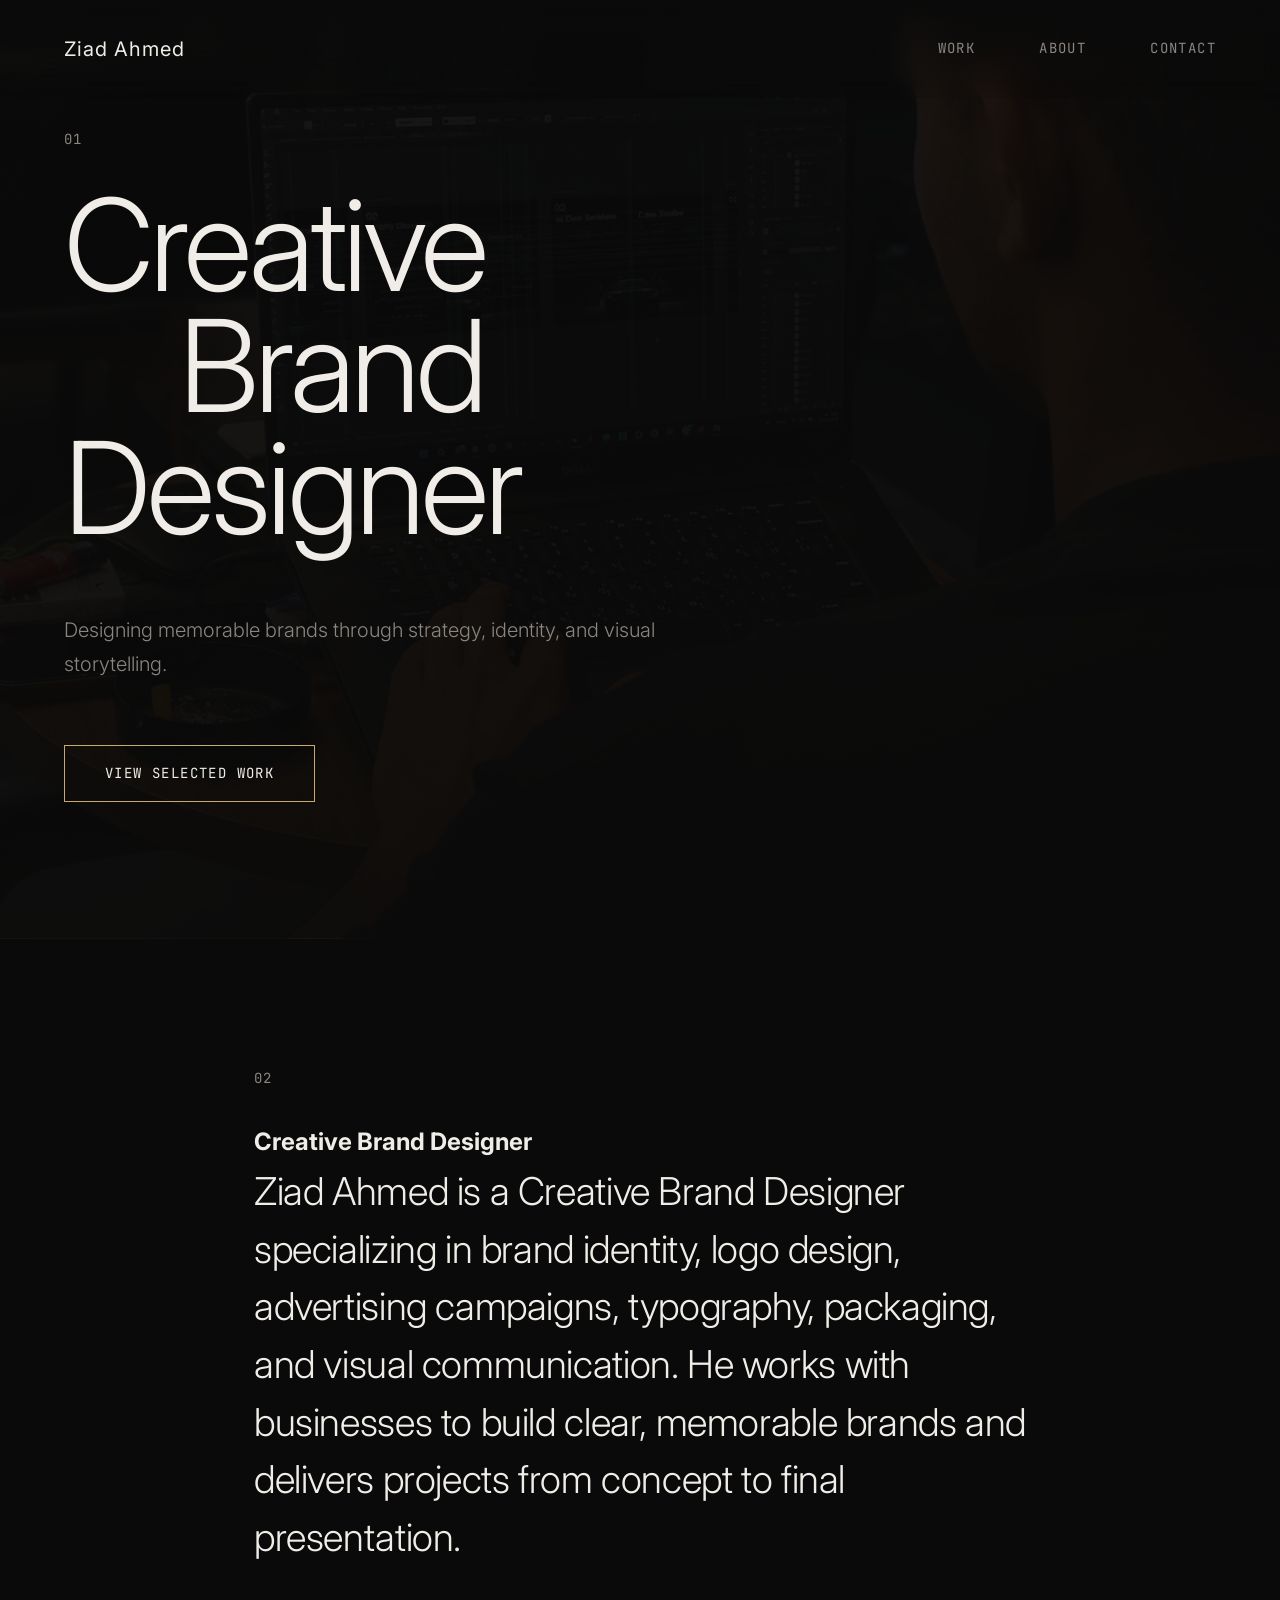
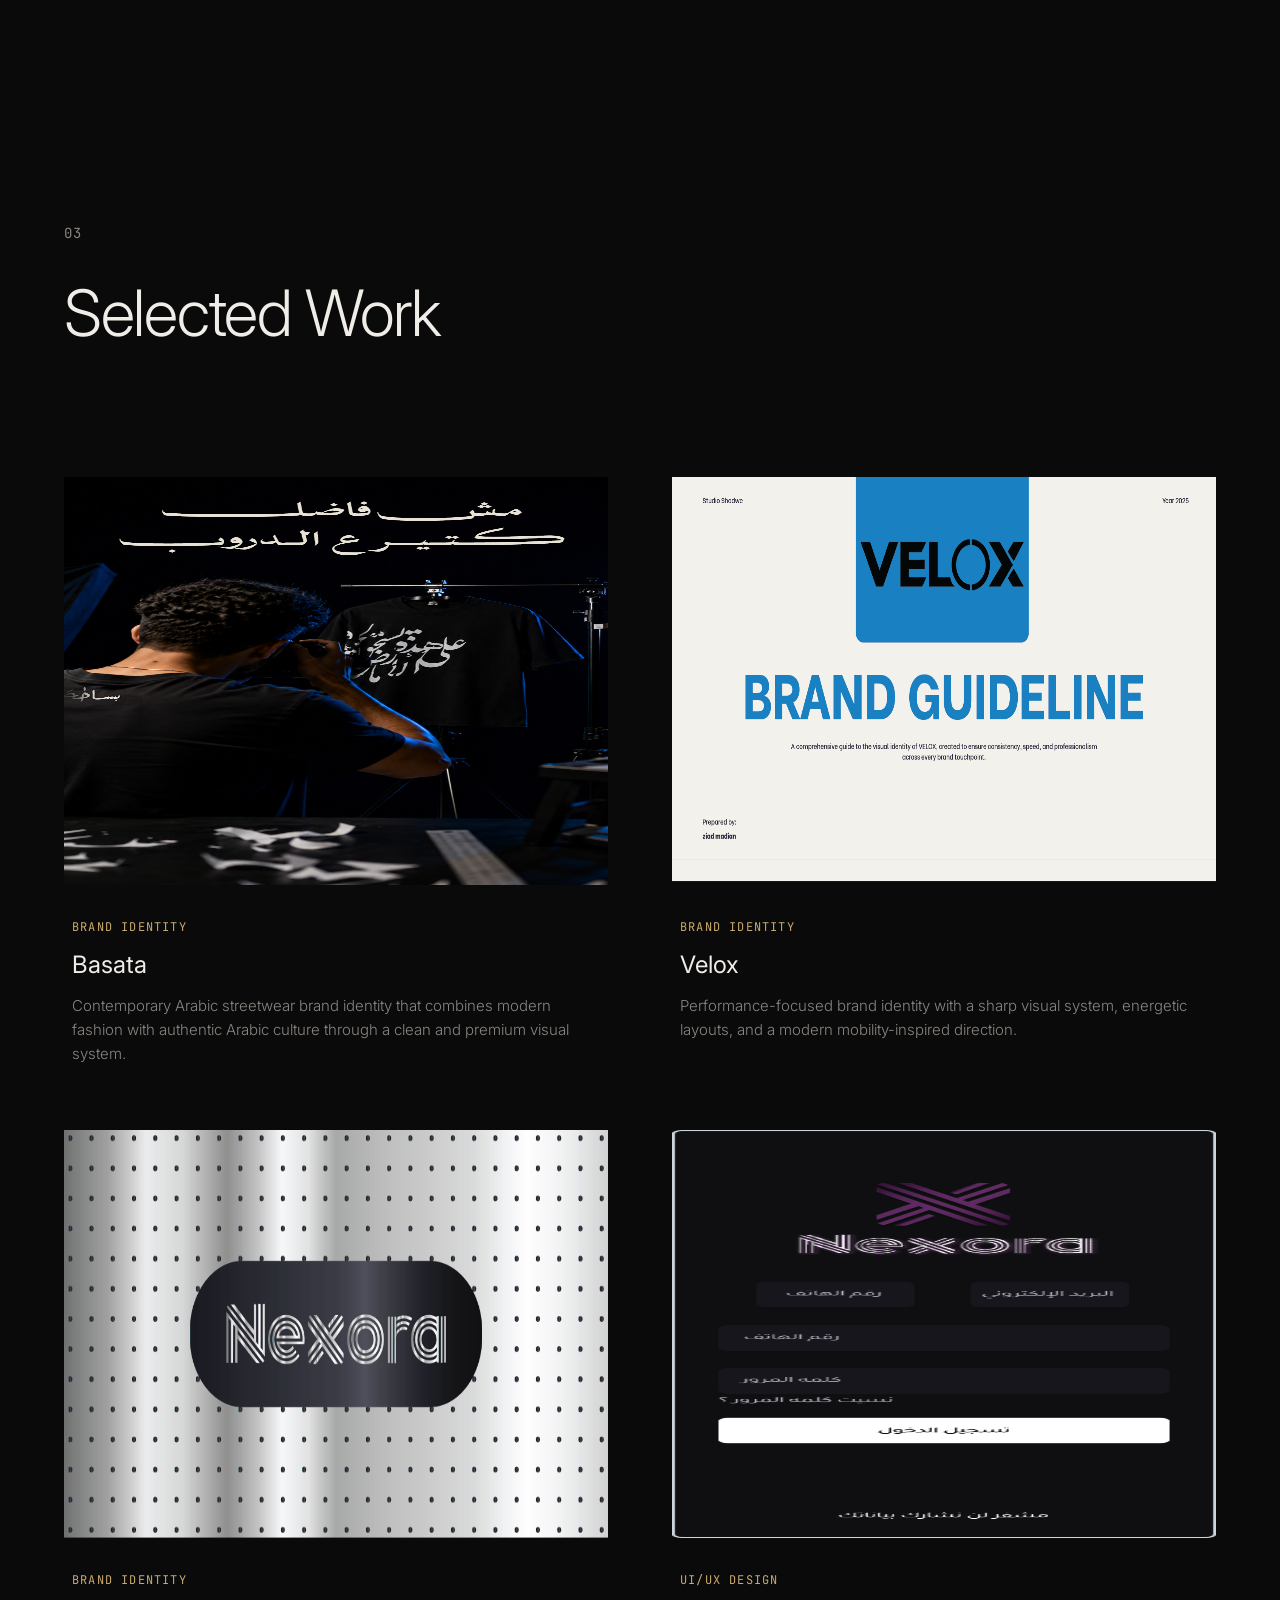
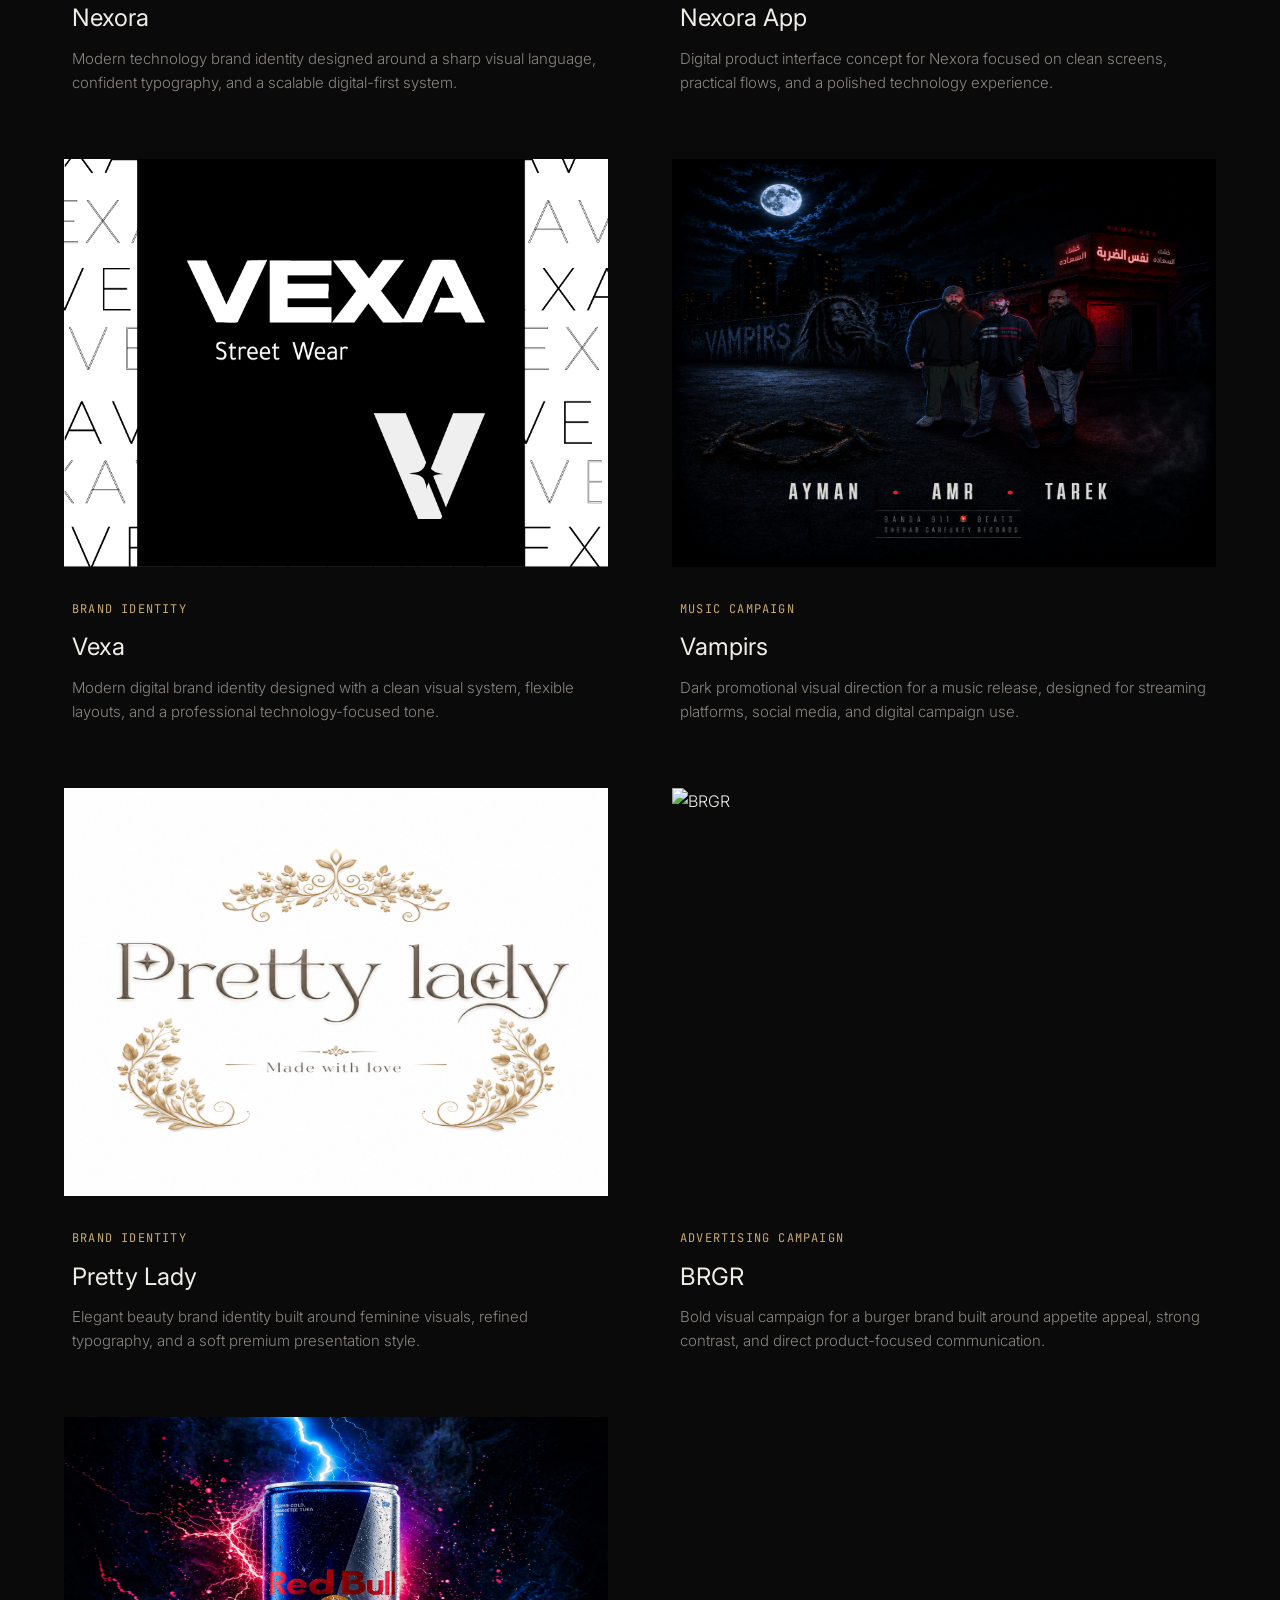
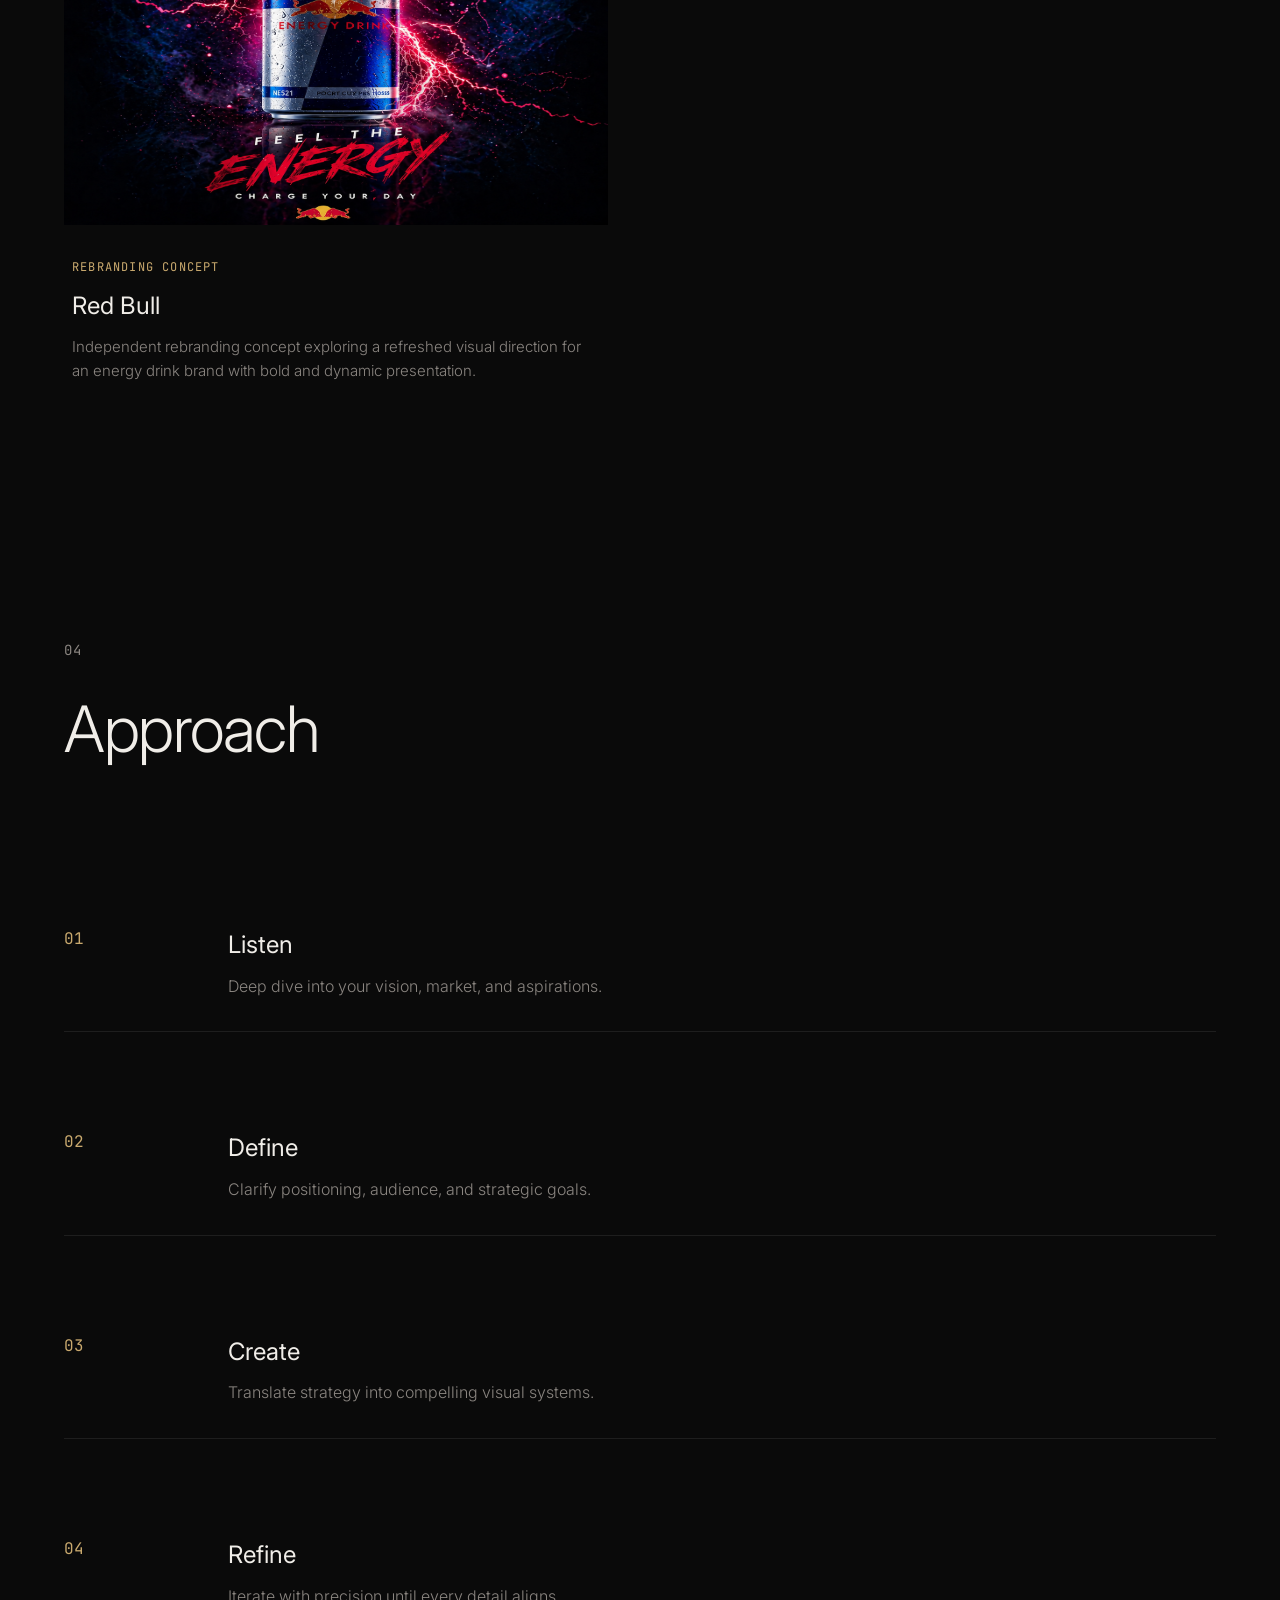
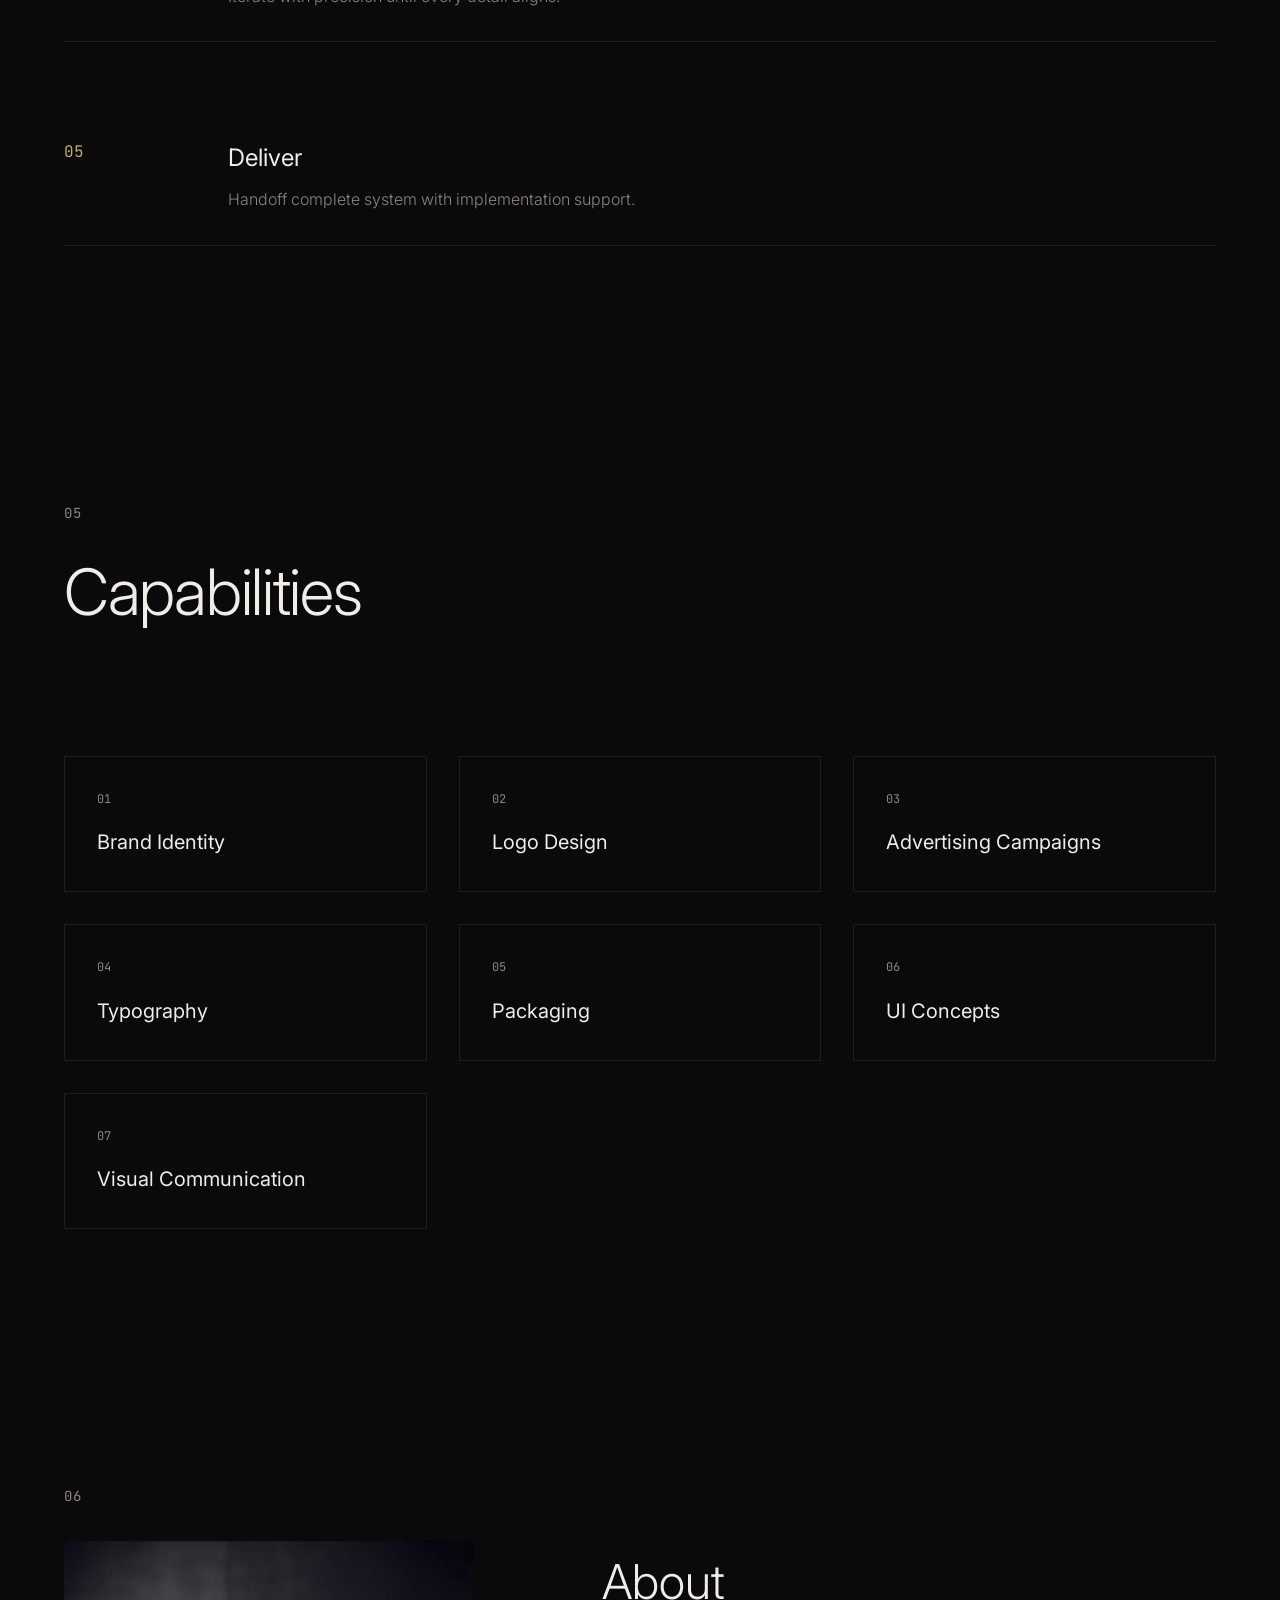
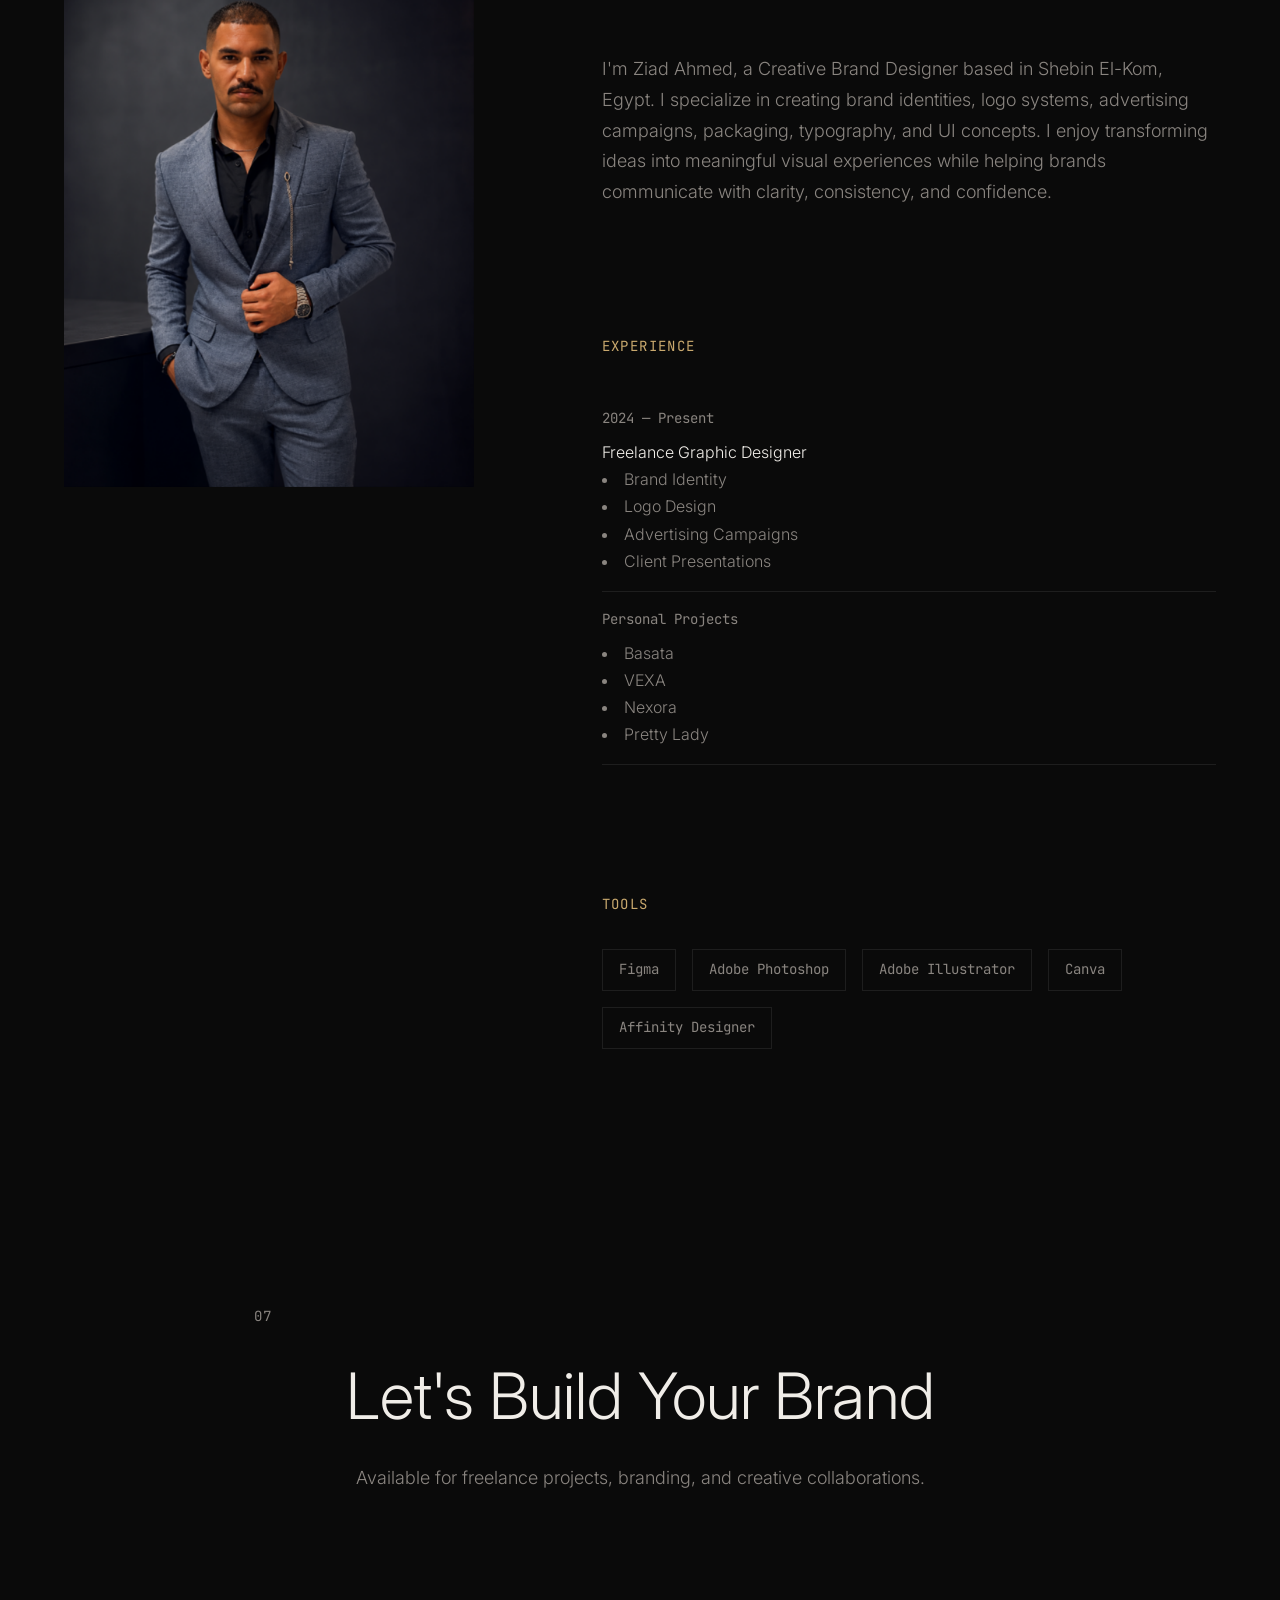
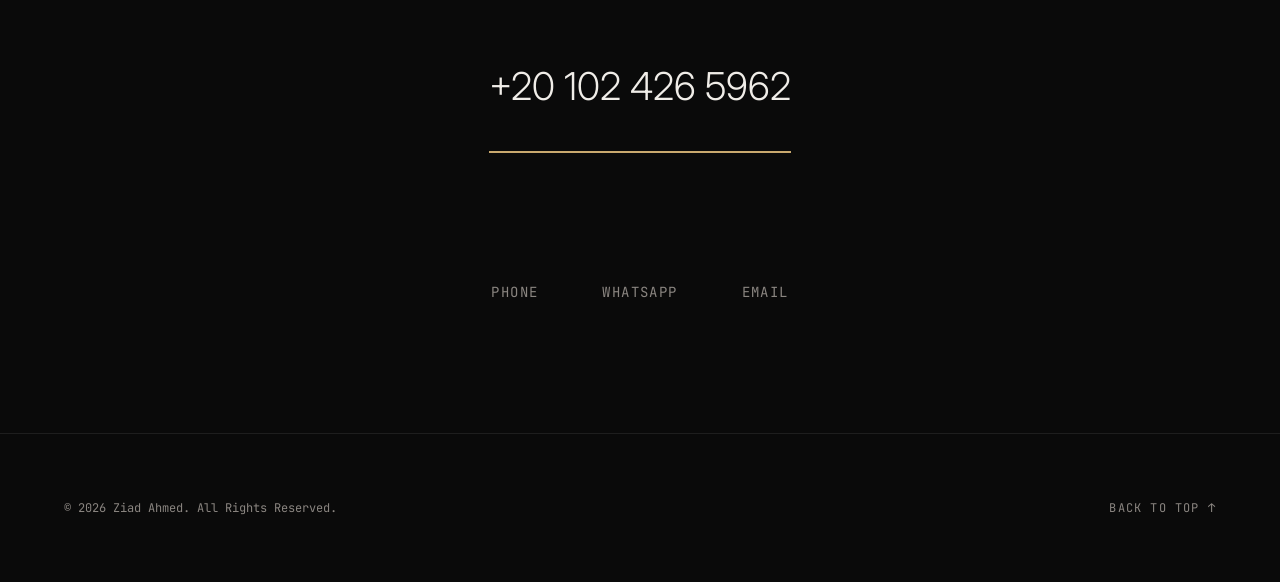
==== index.html @ c58c71e0 "Initial portfolio upload" ====
<!DOCTYPE html>
<html lang="en">

<head>
    <meta charset="UTF-8">
    <meta name="viewport" content="width=device-width, initial-scale=1.0">
    <title>Creative Brand Designer</title>
    <link rel="preconnect" href="https://fonts.googleapis.com">
    <link rel="preconnect" href="https://fonts.gstatic.com" crossorigin>
    <link
        href="https://fonts.googleapis.com/css2?family=Inter:wght@300;400;500&family=JetBrains+Mono:wght@400&display=swap"
        rel="stylesheet">
    <link rel="stylesheet" href="assets/css/style.css">
</head>

<body>

    <div class="loading-screen" id="loadingScreen">
        <div class="loading-counter">
            <span class="counter-number" id="counterNumber">0</span>
            <span class="counter-symbol">%</span>
        </div>
    </div>

    <!-- Custom Cursor -->
    <div class="custom-cursor" id="cursor"></div>

    <!-- Navigation -->
    <nav class="navigation" id="navigation">
        <div class="navigation__logo">
            <span>Ziad Ahmed</span>
        </div>
        <div class="navigation__menu">
            <a href="#projects" class="navigation__link" data-hover>Work</a>
            <a href="#about" class="navigation__link" data-hover>About</a>
            <a href="#contact" class="navigation__link" data-hover>Contact</a>
        </div>
    </nav>

    <!-- Main Content -->
    <main class="main-content">

        <!-- Hero Section (01) -->
        <section class="hero section" id="hero" data-section="01">
            <div class="container">
                <div class="hero__content">
                    <span class="section-number">01</span>
                    <h1 class="hero__headline">
                        <span class="hero__line" data-reveal>Creative</span>
                        <span class="hero__line hero__line--offset" data-reveal>Brand</span>
                        <span class="hero__line" data-reveal>Designer</span>
                    </h1>
                    <p class="hero__subtitle">Designing memorable brands through strategy, identity,
                        and visual storytelling.
                    </p>
                    <a href="#projects" class="cta cta--primary" data-hover>View Selected Work</a>
                </div>
            </div>
        </section>

        <!-- Introduction (02) -->
        <section class="introduction section" id="introduction" data-section="02">
            <div class="container container--narrow">
                <span class="section-number">02</span>
                <h2>Creative Brand Designer</h2>
                <p class="introduction__text">
                    Ziad Ahmed is a Creative Brand Designer specializing in brand identity, logo design, advertising
                    campaigns, typography, packaging, and visual communication. He works with businesses to build clear,
                    memorable brands and delivers projects from concept to final presentation.
                </p>
            </div>
        </section>

        <!-- Featured Projects (03) -->
        <section class="featured-projects section" id="projects" data-section="03">
            <div class="container">
                <div class="section-header">
                    <span class="section-number">03</span>
                    <h2 class="section-title">Selected Work</h2>
                </div>

                <div class="projects-grid" id="projectsGrid">
                    <!-- Projects will be loaded dynamically from assets/projects -->
                </div>

            </div>

        </section>

        <!-- Creative Process (04) -->
        <section class="creative-process section" id="process" data-section="04">
            <div class="container">
                <div class="section-header">
                    <span class="section-number">04</span>
                    <h2 class="section-title">Approach</h2>
                </div>

                <div class="process-timeline">
                    <div class="timeline-item">
                        <span class="timeline-item__number">01</span>
                        <div class="timeline-item__content">
                            <h3 class="timeline-item__title">Listen</h3>
                            <p class="timeline-item__description">Deep dive into your vision,
                                market, and aspirations.</p>
                        </div>
                    </div>
                    <div class="timeline-item">
                        <span class="timeline-item__number">02</span>
                        <div class="timeline-item__content">
                            <h3 class="timeline-item__title">Define</h3>
                            <p class="timeline-item__description">Clarify positioning, audience, and
                                strategic goals.</p>
                        </div>
                    </div>
                    <div class="timeline-item">
                        <span class="timeline-item__number">03</span>
                        <div class="timeline-item__content">
                            <h3 class="timeline-item__title">Create</h3>
                            <p class="timeline-item__description">Translate strategy into compelling
                                visual systems.</p>
                        </div>
                    </div>
                    <div class="timeline-item">
                        <span class="timeline-item__number">04</span>
                        <div class="timeline-item__content">
                            <h3 class="timeline-item__title">Refine</h3>
                            <p class="timeline-item__description">Iterate with precision until every
                                detail aligns.</p>
                        </div>
                    </div>
                    <div class="timeline-item">
                        <span class="timeline-item__number">05</span>
                        <div class="timeline-item__content">
                            <h3 class="timeline-item__title">Deliver</h3>
                            <p class="timeline-item__description">Handoff complete system with
                                implementation support.</p>
                        </div>
                    </div>
                </div>
            </div>
        </section>

        <!-- Capabilities (05) -->
        <section class="capabilities section" id="capabilities" data-section="05">
            <div class="container">
                <div class="section-header">
                    <span class="section-number">05</span>
                    <h2 class="section-title">Capabilities</h2>
                </div>

                <div class="capabilities-grid">
                    <div class="capability-item">
                        <span class="capability-item__number">01</span>
                        <h3 class="capability-item__title">Brand Identity</h3>
                    </div>
                    <div class="capability-item">
                        <span class="capability-item__number">02</span>
                        <h3 class="capability-item__title">Logo Design</h3>
                    </div>
                    <div class="capability-item">
                        <span class="capability-item__number">03</span>
                        <h3 class="capability-item__title">Advertising Campaigns</h3>
                    </div>
                    <div class="capability-item">
                        <span class="capability-item__number">04</span>
                        <h3 class="capability-item__title">Typography</h3>
                    </div>
                    <div class="capability-item">
                        <span class="capability-item__number">05</span>
                        <h3 class="capability-item__title">Packaging</h3>
                    </div>
                    <div class="capability-item">
                        <span class="capability-item__number">06</span>
                        <h3 class="capability-item__title">UI Concepts</h3>
                    </div>
                    <div class="capability-item">
                        <span class="capability-item__number">07</span>
                        <h3 class="capability-item__title">Visual Communication</h3>
                    </div>
                </div>
            </div>
        </section>

        <!-- About (06) -->
        <section class="about section" id="about" data-section="06">
            <div class="container">
                <span class="section-number">06</span>

                <div class="about__grid">
                    <div class="about__portrait">
                        <img src="assets/images/profile/personal-photo.png" alt="Ziad Ahmed portrait"
                            class="portrait-placeholder">
                    </div>

                    <div class="about__content">
                        <h2 class="about__title">About</h2>
                        <p class="about__bio">
                            I'm Ziad Ahmed, a Creative Brand Designer based in Shebin El-Kom, Egypt. I specialize in
                            creating brand identities, logo systems, advertising campaigns, packaging, typography, and
                            UI concepts. I enjoy transforming ideas into meaningful visual experiences while helping
                            brands communicate with clarity, consistency, and confidence. </p>

                        <!-- Timeline -->
                        <div class="about__timeline">
                            <h3 class="about__subsection-title">Experience</h3>
                            <div class="timeline-entry">
                                <span class="timeline-entry__year">2024 — Present</span>
                                <p class="timeline-entry__role">Freelance Graphic Designer</p>
                                <ul class="timeline-entry__list">
                                    <li>Brand Identity</li>
                                    <li>Logo Design</li>
                                    <li>Advertising Campaigns</li>
                                    <li>Client Presentations</li>
                                </ul>
                            </div>
                            <div class="timeline-entry">
                                <span class="timeline-entry__year">Personal Projects</span>
                                <ul class="timeline-entry__list">
                                    <li>Basata</li>
                                    <li>VEXA</li>
                                    <li>Nexora</li>
                                    <li>Pretty Lady</li>
                                </ul>
                            </div>
                        </div>

                        <!-- Software -->
                        <div class="about__software">
                            <h3 class="about__subsection-title">Tools</h3>
                            <div class="software-grid">
                                <span class="software-item">Figma</span>
                                <span class="software-item">Adobe Photoshop</span>
                                <span class="software-item">Adobe Illustrator</span>
                                <span class="software-item">Canva</span>
                                <span class="software-item">Affinity Designer</span>
                            </div>
                        </div>
                    </div>
                </div>
            </div>
        </section>

        <!-- Contact (07) -->
        <section class="contact section" id="contact" data-section="07">
            <div class="container container--narrow">
                <span class="section-number">07</span>

                <div class="contact__content">
                    <h2 class="contact__title">Let's Build Your Brand</h2>
                    <p class="contact__subtitle">Available for freelance projects, branding, and
                        creative collaborations.
                    </p>

                    <a href="tel:+201024265962" class="contact__email" data-hover>+20 102 426 5962</a>

                    <div class="contact__social">
                        <a href="tel:+201024265962" class="social-link" data-hover>Phone</a>
                        <a href="https://wa.me/201024265962" class="social-link" data-hover>WhatsApp</a>
                        <a href="mailto:ziadahmed56000@gmail.com" class="social-link" data-hover>Email</a>
                    </div>
                </div>
            </div>
        </section>

    </main>

    <!-- Footer (08) -->
    <footer class="footer" id="footer" data-section="08">
        <div class="container">
            <div class="footer__content">
                <span class="footer__copyright">© 2026 Ziad Ahmed. All Rights Reserved.</span>
                <a href="#hero" class="footer__back-to-top" data-hover>Back to Top ↑</a>
            </div>
        </div>
    </footer>

</body>
<script src="assets/js/script.js"></script>

</html>
---- assets/css/style.css ----
/* ========================================
   CSS CUSTOM PROPERTIES
   ======================================== */
:root {
    /* Colors */
    --bg-primary: #0A0A0A;
    --bg-secondary: #141414;
    --bg-tertiary: #1E1E1E;
    --text-primary: #F0EDE8;
    --text-secondary: #8A8580;
    --accent: #C9A96E;
    --border: #1E1E1E;
    
    /* Typography */
    --font-display: 'Inter', -apple-system, BlinkMacSystemFont, sans-serif;
    --font-body: 'Inter', -apple-system, BlinkMacSystemFont, sans-serif;
    --font-mono: 'JetBrains Mono', monospace;
    
    /* Spacing */
    --space-xs: 0.5rem;
    --space-sm: 1rem;
    --space-md: 2rem;
    --space-lg: 4rem;
    --space-xl: 8rem;
    --space-xxl: 12rem;
    
    /* Transitions */
    --transition-fast: 0.3s cubic-bezier(0.16, 1, 0.3, 1);
    --transition-normal: 0.6s cubic-bezier(0.16, 1, 0.3, 1);
    --transition-slow: 1.2s cubic-bezier(0.16, 1, 0.3, 1);
    
    /* Grid */
    --grid-columns: 12;
    --grid-gap: 2rem;
}

/* ========================================
   RESET & BASE
   ======================================== */
*, *::before, *::after {
    margin: 0;
    padding: 0;
    box-sizing: border-box;
}

html {
    scroll-behavior: smooth;
    font-size: 16px;
}

body {
    font-family: var(--font-body);
    font-weight: 300;
    line-height: 1.7;
    color: var(--text-primary);
    background-color: var(--bg-primary);
    overflow-x: hidden;
    -webkit-font-smoothing: antialiased;
    -moz-osx-font-smoothing: grayscale;
}

img {
    max-width: 100%;
    display: block;
}

a {
    text-decoration: none;
    color: inherit;
}

button {
    border: none;
    background: none;
    cursor: pointer;
    font-family: inherit;
}

/* ========================================
   LOADING SCREEN
   ======================================== */
.loading-screen {
    position: fixed;
    top: 0;
    left: 0;
    width: 100%;
    height: 100vh;
    background-color: var(--bg-primary);
    display: flex;
    align-items: center;
    justify-content: center;
    z-index: 9999;
    transition: opacity var(--transition-slow), visibility var(--transition-slow);
}

.loading-screen.loaded {
    opacity: 0;
    visibility: hidden;
    pointer-events: none;
}

.loading-counter {
    font-family: var(--font-mono);
    font-size: clamp(3rem, 8vw, 6rem);
    font-weight: 400;
    color: var(--text-primary);
    display: flex;
    align-items: baseline;
    gap: var(--space-xs);
}

.counter-symbol {
    font-size: 0.5em;
    color: var(--text-secondary);
}

/* ========================================
   CUSTOM CURSOR
   ======================================== */
.custom-cursor {
    position: fixed;
    width: 12px;
    height: 12px;
    background-color: var(--accent);
    border-radius: 50%;
    pointer-events: none;
    z-index: 10000;
    transform: translate(-50%, -50%);
    transition: transform var(--transition-fast), opacity var(--transition-fast);
    opacity: 0;
    mix-blend-mode: difference;
}

.custom-cursor.visible {
    opacity: 1;
}

.custom-cursor.hovering {
    transform: translate(-50%, -50%) scale(3);
    opacity: 0.5;
}

@media (pointer: coarse) {
    .custom-cursor {
        display: none;
    }
}

/* ========================================
   NAVIGATION
   ======================================== */
.navigation {
    position: fixed;
    top: 0;
    left: 0;
    width: 100%;
    padding: var(--space-md) var(--space-lg);
    display: flex;
    justify-content: space-between;
    align-items: center;
    z-index: 100;
    background: linear-gradient(to bottom, rgba(10, 10, 10, 0.9), transparent);
    backdrop-filter: blur(10px);
    transition: transform var(--transition-normal);
}

.navigation.hidden {
    transform: translateY(-100%);
}

.navigation__logo {
    font-family: var(--font-display);
    font-size: 1.25rem;
    font-weight: 400;
    letter-spacing: 0.05em;
    color: var(--text-primary);
}

.navigation__menu {
    display: flex;
    gap: var(--space-lg);
}

.navigation__link {
    font-family: var(--font-mono);
    font-size: 0.875rem;
    font-weight: 400;
    text-transform: uppercase;
    letter-spacing: 0.1em;
    color: var(--text-secondary);
    transition: color var(--transition-fast);
    position: relative;
}

.navigation__link::after {
    content: '';
    position: absolute;
    bottom: -4px;
    left: 0;
    width: 0;
    height: 1px;
    background-color: var(--accent);
    transition: width var(--transition-normal);
}

.navigation__link:hover {
    color: var(--text-primary);
}

.navigation__link:hover::after {
    width: 100%;
}

@media (max-width: 768px) {
    .navigation {
        padding: var(--space-sm) var(--space-md);
    }
    
    .navigation__menu {
        gap: var(--space-md);
    }
    
    .navigation__link {
        font-size: 0.75rem;
    }
}

/* ========================================
   LAYOUT UTILITIES
   ======================================== */
.container {
    width: 100%;
    max-width: 1400px;
    margin: 0 auto;
    padding: 0 var(--space-lg);
}

.container--narrow {
    max-width: 900px;
}

.section {
    padding: var(--space-xxl) 0;
    position: relative;
}

.section-number {
    font-family: var(--font-mono);
    font-size: 0.875rem;
    font-weight: 400;
    color: var(--text-secondary);
    display: block;
    margin-bottom: var(--space-md);
    letter-spacing: 0.1em;
}

.section-header {
    margin-bottom: var(--space-xl);
}

.section-title {
    font-family: var(--font-display);
    font-size: clamp(2.5rem, 5vw, 4rem);
    font-weight: 300;
    line-height: 1.1;
    letter-spacing: -0.02em;
    color: var(--text-primary);
}

/* ========================================
   HERO SECTION
   ======================================== */
.hero {
    min-height: 100vh;
    display: flex;
    align-items: center;
    padding-top: var(--space-xl);
    overflow: hidden;
}

.hero::before {
    content: '';
    position: absolute;
    inset: 0;
    background-image: linear-gradient(rgba(10, 10, 10, 0.72), rgba(10, 10, 10, 0.9)), url('../images/profile/pesonal-cove-photo.png');
    background-size: cover;
    background-position: center;
    opacity: 0.28;
    pointer-events: none;
}

.hero__content {
    max-width: 1200px;
    position: relative;
    z-index: 1;
}

.hero__headline {
    font-family: var(--font-display);
    font-size: clamp(4rem, 10vw, 12rem);
    font-weight: 300;
    line-height: 0.95;
    letter-spacing: -0.03em;
    color: var(--text-primary);
    margin-bottom: var(--space-lg);
}

.hero__line {
    display: block;
    opacity: 0;
    transform: translateY(40px);
    transition: opacity var(--transition-slow), transform var(--transition-slow);
}

.hero__line.revealed {
    opacity: 1;
    transform: translateY(0);
}

.hero__line--offset {
    margin-left: 10%;
}

.hero__subtitle {
    font-size: 1.25rem;
    font-weight: 300;
    color: var(--text-secondary);
    max-width: 600px;
    margin-bottom: var(--space-lg);
    opacity: 0;
    transform: translateY(20px);
    transition: opacity var(--transition-slow) 0.3s, transform var(--transition-slow) 0.3s;
}

.hero__subtitle.revealed {
    opacity: 1;
    transform: translateY(0);
}

/* ========================================
   CTA BUTTONS
   ======================================== */
.cta {
    display: inline-block;
    font-family: var(--font-mono);
    font-size: 0.875rem;
    font-weight: 400;
    text-transform: uppercase;
    letter-spacing: 0.1em;
    padding: 1rem 2.5rem;
    border: 1px solid var(--border);
    color: var(--text-primary);
    transition: all var(--transition-normal);
    position: relative;
    overflow: hidden;
}

.cta::before {
    content: '';
    position: absolute;
    top: 0;
    left: 0;
    width: 100%;
    height: 100%;
    background-color: var(--accent);
    transform: scaleX(0);
    transform-origin: right;
    transition: transform var(--transition-normal);
    z-index: -1;
}

.cta:hover {
    border-color: var(--accent);
    color: var(--bg-primary);
}

.cta:hover::before {
    transform: scaleX(1);
    transform-origin: left;
}

.cta--primary {
    border-color: var(--accent);
}

/* ========================================
   INTRODUCTION
   ======================================== */
.introduction__text {
    font-size: clamp(1.5rem, 3vw, 2.5rem);
    font-weight: 300;
    line-height: 1.5;
    color: var(--text-primary);
    letter-spacing: -0.01em;
}

/* ========================================
   FEATURED PROJECTS
   ======================================== */
.projects-grid {
    display: grid;
    grid-template-columns: repeat(2, 1fr);
    gap: var(--space-lg);
}

.project-card {
    cursor: pointer;
    opacity: 0;
    transform: translateY(40px);
    transition: opacity var(--transition-slow), transform var(--transition-slow);
}

.project-card.revealed {
    opacity: 1;
    transform: translateY(0);
}

.project-card__image-wrapper {
    position: relative;
    overflow: hidden;
    aspect-ratio: 4/3;
    margin-bottom: var(--space-md);
}

.project-card__image {
    width: 100%;
    height: 100%;
    position: relative;
    transition: transform var(--transition-normal);
}

.project-card:hover .project-card__image {
    transform: scale(1.02);
}

.placeholder-pattern {
    position: absolute;
    top: 0;
    left: 0;
    width: 100%;
    height: 100%;
    background-image: 
        repeating-linear-gradient(
            45deg,
            transparent,
            transparent 10px,
            rgba(255, 255, 255, 0.02) 10px,
            rgba(255, 255, 255, 0.02) 20px
        );
    opacity: 0.5;
}

.placeholder-pattern--large {
    background-image: 
        repeating-linear-gradient(
            45deg,
            transparent,
            transparent 20px,
            rgba(255, 255, 255, 0.03) 20px,
            rgba(255, 255, 255, 0.03) 40px
        );
}

.project-card__info {
    padding: 0 var(--space-xs);
}

.project-card__category {
    font-family: var(--font-mono);
    font-size: 0.75rem;
    font-weight: 400;
    text-transform: uppercase;
    letter-spacing: 0.1em;
    color: var(--accent);
    display: block;
    margin-bottom: var(--space-xs);
}

.project-card__title {
    font-family: var(--font-display);
    font-size: 1.5rem;
    font-weight: 400;
    color: var(--text-primary);
    margin-bottom: var(--space-xs);
    transition: color var(--transition-fast);
}

.project-card:hover .project-card__title {
    color: var(--accent);
}

.project-card__statement {
    font-size: 0.9375rem;
    font-weight: 300;
    color: var(--text-secondary);
    line-height: 1.6;
}

@media (max-width: 1024px) {
    .projects-grid {
        grid-template-columns: 1fr;
    }
}

/* ========================================
   CASE STUDY TEMPLATE
   ======================================== */
.case-study__hero {
    margin-bottom: var(--space-xl);
}

.case-study__hero-image {
    width: 100%;
    aspect-ratio: 16/9;
    margin-bottom: var(--space-lg);
    position: relative;
    overflow: hidden;
}

.case-study__hero-info {
    max-width: 800px;
}

.case-study__title {
    font-family: var(--font-display);
    font-size: clamp(2rem, 4vw, 3.5rem);
    font-weight: 300;
    line-height: 1.1;
    color: var(--text-primary);
    margin-bottom: var(--space-md);
}

.case-study__description {
    font-size: 1.125rem;
    font-weight: 300;
    color: var(--text-secondary);
    line-height: 1.7;
}

/* Gallery */
.case-study__gallery {
    display: grid;
    grid-template-columns: repeat(2, 1fr);
    gap: var(--space-md);
    margin-bottom: var(--space-xl);
}

.gallery-item {
    aspect-ratio: 4/3;
    position: relative;
    overflow: hidden;
}

.gallery-item--wide {
    grid-column: span 2;
    aspect-ratio: 21/9;
}

/* Process */
.case-study__subsection-title {
    font-family: var(--font-display);
    font-size: 1.5rem;
    font-weight: 400;
    color: var(--text-primary);
    margin-bottom: var(--space-md);
}

.process-steps {
    display: grid;
    grid-template-columns: repeat(4, 1fr);
    gap: var(--space-md);
    margin-bottom: var(--space-xl);
}

.process-step {
    padding: var(--space-md);
    border: 1px solid var(--border);
}

.process-step__number {
    font-family: var(--font-mono);
    font-size: 0.875rem;
    font-weight: 400;
    color: var(--accent);
    display: block;
    margin-bottom: var(--space-sm);
}

.process-step__title {
    font-family: var(--font-display);
    font-size: 1.125rem;
    font-weight: 400;
    color: var(--text-primary);
    margin-bottom: var(--space-xs);
}

.process-step__description {
    font-size: 0.9375rem;
    font-weight: 300;
    color: var(--text-secondary);
    line-height: 1.6;
}

/* Color Palette */
.palette-grid {
    display: grid;
    grid-template-columns: repeat(4, 1fr);
    gap: var(--space-sm);
    margin-bottom: var(--space-xl);
}

.palette-swatch {
    aspect-ratio: 1;
    position: relative;
    display: flex;
    align-items: flex-end;
    padding: var(--space-sm);
}

.palette-swatch__label {
    font-family: var(--font-mono);
    font-size: 0.75rem;
    font-weight: 400;
    color: var(--text-primary);
    background-color: rgba(10, 10, 10, 0.8);
    padding: 0.25rem 0.5rem;
}

/* Typography */
.typography-showcase {
    display: grid;
    grid-template-columns: repeat(2, 1fr);
    gap: var(--space-md);
    margin-bottom: var(--space-xl);
}

.typography-sample {
    padding: var(--space-md);
    border: 1px solid var(--border);
}

.typography-sample__label {
    font-family: var(--font-mono);
    font-size: 0.75rem;
    font-weight: 400;
    text-transform: uppercase;
    letter-spacing: 0.1em;
    color: var(--text-secondary);
    display: block;
    margin-bottom: var(--space-sm);
}

.typography-sample__preview {
    font-size: 2rem;
    font-weight: 300;
    color: var(--text-primary);
    line-height: 1.4;
}

/* Deliverables */
.deliverables-list {
    list-style: none;
    display: grid;
    grid-template-columns: repeat(2, 1fr);
    gap: var(--space-sm);
    margin-bottom: var(--space-xl);
}

.deliverables-list li {
    font-size: 1rem;
    font-weight: 300;
    color: var(--text-primary);
    padding: var(--space-sm) 0;
    border-bottom: 1px solid var(--border);
}

/* Mockups */
.mockup-grid {
    display: grid;
    grid-template-columns: repeat(3, 1fr);
    gap: var(--space-md);
    margin-bottom: var(--space-xl);
}

.mockup-item {
    aspect-ratio: 3/4;
    position: relative;
    overflow: hidden;
}

/* Next Project Link */
.next-project-link {
    display: inline-flex;
    align-items: center;
    gap: var(--space-sm);
    font-family: var(--font-mono);
    font-size: 0.875rem;
    font-weight: 400;
    text-transform: uppercase;
    letter-spacing: 0.1em;
    color: var(--text-secondary);
    transition: color var(--transition-fast);
    padding: var(--space-md) 0;
    border-top: 1px solid var(--border);
}

.next-project-link:hover {
    color: var(--accent);
}

.next-project-link__arrow {
    transition: transform var(--transition-fast);
}

.next-project-link:hover .next-project-link__arrow {
    transform: translateX(8px);
}

@media (max-width: 1024px) {
    .process-steps {
        grid-template-columns: repeat(2, 1fr);
    }
    
    .palette-grid {
        grid-template-columns: repeat(2, 1fr);
    }
    
    .typography-showcase {
        grid-template-columns: 1fr;
    }
    
    .mockup-grid {
        grid-template-columns: repeat(2, 1fr);
    }
}

@media (max-width: 768px) {
    .case-study__gallery {
        grid-template-columns: 1fr;
    }
    
    .gallery-item--wide {
        grid-column: span 1;
    }
    
    .process-steps {
        grid-template-columns: 1fr;
    }
    
    .deliverables-list {
        grid-template-columns: 1fr;
    }
    
    .mockup-grid {
        grid-template-columns: 1fr;
    }
}

/* ========================================
   CREATIVE PROCESS
   ======================================== */
.process-timeline {
    display: flex;
    flex-direction: column;
    gap: var(--space-lg);
}

.timeline-item {
    display: grid;
    grid-template-columns: 100px 1fr;
    gap: var(--space-lg);
    align-items: start;
    padding: var(--space-md) 0;
    border-bottom: 1px solid var(--border);
    opacity: 0;
    transform: translateY(30px);
    transition: opacity var(--transition-slow), transform var(--transition-slow);
}

.timeline-item.revealed {
    opacity: 1;
    transform: translateY(0);
}

.timeline-item__number {
    font-family: var(--font-mono);
    font-size: 1rem;
    font-weight: 400;
    color: var(--accent);
}

.timeline-item__title {
    font-family: var(--font-display);
    font-size: 1.5rem;
    font-weight: 400;
    color: var(--text-primary);
    margin-bottom: var(--space-xs);
}

.timeline-item__description {
    font-size: 1rem;
    font-weight: 300;
    color: var(--text-secondary);
    line-height: 1.6;
}

@media (max-width: 768px) {
    .timeline-item {
        grid-template-columns: 1fr;
        gap: var(--space-sm);
    }
}

/* ========================================
   CAPABILITIES
   ======================================== */
.capabilities-grid {
    display: grid;
    grid-template-columns: repeat(3, 1fr);
    gap: var(--space-md);
}

.capability-item {
    padding: var(--space-md);
    border: 1px solid var(--border);
    transition: border-color var(--transition-normal), background-color var(--transition-normal);
}

.capability-item:hover {
    border-color: var(--accent);
    background-color: var(--bg-secondary);
}

.capability-item__number {
    font-family: var(--font-mono);
    font-size: 0.75rem;
    font-weight: 400;
    color: var(--text-secondary);
    display: block;
    margin-bottom: var(--space-sm);
}

.capability-item__title {
    font-family: var(--font-display);
    font-size: 1.25rem;
    font-weight: 400;
    color: var(--text-primary);
}

@media (max-width: 1024px) {
    .capabilities-grid {
        grid-template-columns: repeat(2, 1fr);
    }
}

@media (max-width: 768px) {
    .capabilities-grid {
        grid-template-columns: 1fr;
    }
}

/* ========================================
   ABOUT
   ======================================== */
.about__grid {
    display: grid;
    grid-template-columns: 1fr 1.5fr;
    gap: var(--space-xl);
    align-items: start;
}

.about__portrait {
    position: sticky;
    top: calc(var(--space-xl) + 100px);
}

.portrait-placeholder {
    width: 100%;
    aspect-ratio: 3/4;
    object-fit: cover;
    position: relative;
    overflow: hidden;
}

.about__title {
    font-family: var(--font-display);
    font-size: clamp(2rem, 4vw, 3rem);
    font-weight: 300;
    color: var(--text-primary);
    margin-bottom: var(--space-md);
}

.about__bio {
    font-size: 1.125rem;
    font-weight: 300;
    color: var(--text-secondary);
    line-height: 1.7;
    margin-bottom: var(--space-xl);
}

.about__subsection-title {
    font-family: var(--font-mono);
    font-size: 0.875rem;
    font-weight: 400;
    text-transform: uppercase;
    letter-spacing: 0.1em;
    color: var(--accent);
    display: block;
    margin-bottom: var(--space-md);
}

/* Timeline */
.about__timeline {
    margin-bottom: var(--space-xl);
}

.timeline-entry {
    padding: var(--space-sm) 0;
    border-bottom: 1px solid var(--border);
}

.timeline-entry__year {
    font-family: var(--font-mono);
    font-size: 0.875rem;
    font-weight: 400;
    color: var(--text-secondary);
    display: block;
    margin-bottom: var(--space-xs);
}

.timeline-entry__role {
    font-size: 1rem;
    font-weight: 300;
    color: var(--text-primary);
}

.timeline-entry__list {
    list-style-position: inside;
    color: var(--text-secondary);
}

/* ========================================
   PROJECT PAGE
   ======================================== */
.project-page {
    background-color: var(--bg-primary);
}

.project-main {
    min-height: 100vh;
}

.project-gallery-section {
    padding: var(--space-xl) 0 var(--space-lg);
}

.project-gallery {
    position: relative;
    background-color: var(--bg-secondary);
    min-height: min(72vh, 760px);
    display: flex;
    align-items: center;
    justify-content: center;
    overflow: hidden;
}

.project-gallery__frame {
    width: 100%;
    height: min(72vh, 760px);
    display: flex;
    align-items: center;
    justify-content: center;
    padding: var(--space-md);
}

.project-gallery__image {
    width: 100%;
    height: 100%;
    object-fit: contain;
}

.project-gallery__button {
    position: absolute;
    top: 50%;
    transform: translateY(-50%);
    z-index: 2;
    width: 3rem;
    height: 3rem;
    border: 1px solid var(--border);
    background-color: rgba(10, 10, 10, 0.72);
    color: var(--text-primary);
    font-size: 1.25rem;
    transition: border-color var(--transition-fast), color var(--transition-fast);
}

.project-gallery__button:hover {
    border-color: var(--accent);
    color: var(--accent);
}

.project-gallery__button--prev {
    left: var(--space-md);
}

.project-gallery__button--next {
    right: var(--space-md);
}

.project-gallery__counter {
    position: absolute;
    right: var(--space-md);
    bottom: var(--space-md);
    z-index: 2;
    font-family: var(--font-mono);
    font-size: 0.875rem;
    color: var(--text-secondary);
    background-color: rgba(10, 10, 10, 0.72);
    padding: 0.35rem 0.75rem;
}

.project-heading {
    margin-bottom: var(--space-xl);
}

.project-category {
    font-family: var(--font-mono);
    font-size: 0.875rem;
    text-transform: uppercase;
    letter-spacing: 0.1em;
    color: var(--accent);
    margin-bottom: var(--space-sm);
}

.project-title {
    font-family: var(--font-display);
    font-size: clamp(3rem, 8vw, 7rem);
    font-weight: 300;
    line-height: 1;
    color: var(--text-primary);
}

.project-copy {
    display: grid;
    gap: var(--space-lg);
    margin-bottom: var(--space-xl);
}

.project-copy__section h2,
.project-meta__group h2,
.project-pdf h2 {
    font-family: var(--font-mono);
    font-size: 0.875rem;
    font-weight: 400;
    text-transform: uppercase;
    letter-spacing: 0.1em;
    color: var(--accent);
    margin-bottom: var(--space-sm);
}

.project-copy__section p {
    font-size: 1.125rem;
    color: var(--text-secondary);
}

.project-meta {
    display: grid;
    grid-template-columns: repeat(2, 1fr);
    gap: var(--space-lg);
    margin-bottom: var(--space-xl);
}

.project-meta__group ul {
    list-style-position: inside;
    color: var(--text-secondary);
}

.project-tags {
    list-style: none;
    display: flex;
    flex-wrap: wrap;
    gap: var(--space-sm);
}

.project-tag {
    font-family: var(--font-mono);
    font-size: 0.75rem;
    color: var(--text-secondary);
    border: 1px solid var(--border);
    padding: 0.35rem 0.75rem;
}

.project-pdf {
    margin-bottom: var(--space-xl);
}

.project-pdf a,
.project-back-link {
    font-family: var(--font-mono);
    font-size: 0.875rem;
    text-transform: uppercase;
    letter-spacing: 0.1em;
    color: var(--text-secondary);
    transition: color var(--transition-fast);
}

.project-pdf a:hover,
.project-back-link:hover {
    color: var(--accent);
}

@media (max-width: 768px) {
    .project-gallery-section {
        padding-top: var(--space-lg);
    }

    .project-gallery,
    .project-gallery__frame {
        min-height: 60vh;
        height: 60vh;
    }

    .project-gallery__button {
        width: 2.5rem;
        height: 2.5rem;
    }

    .project-meta {
        grid-template-columns: 1fr;
    }
}

/* Software */
.software-grid {
    display: flex;
    flex-wrap: wrap;
    gap: var(--space-sm);
}

.software-item {
    font-family: var(--font-mono);
    font-size: 0.875rem;
    font-weight: 400;
    color: var(--text-secondary);
    padding: 0.5rem 1rem;
    border: 1px solid var(--border);
    transition: border-color var(--transition-fast), color var(--transition-fast);
}

.software-item:hover {
    border-color: var(--accent);
    color: var(--text-primary);
}

@media (max-width: 1024px) {
    .about__grid {
        grid-template-columns: 1fr;
    }
    
    .about__portrait {
        position: relative;
        top: 0;
        max-width: 400px;
    }
}

/* ========================================
   CONTACT
   ======================================== */
.contact__content {
    text-align: center;
}

.contact__title {
    font-family: var(--font-display);
    font-size: clamp(2.5rem, 5vw, 4rem);
    font-weight: 300;
    line-height: 1.1;
    color: var(--text-primary);
    margin-bottom: var(--space-md);
}

.contact__subtitle {
    font-size: 1.125rem;
    font-weight: 300;
    color: var(--text-secondary);
    margin-bottom: var(--space-xl);
}

.contact__email {
    display: inline-block;
    font-family: var(--font-display);
    font-size: clamp(1.5rem, 3vw, 2.5rem);
    font-weight: 300;
    color: var(--text-primary);
    padding: var(--space-md) 0;
    border-bottom: 2px solid var(--accent);
    transition: color var(--transition-fast);
    margin-bottom: var(--space-xl);
}

.contact__email:hover {
    color: var(--accent);
}

.contact__social {
    display: flex;
    justify-content: center;
    gap: var(--space-lg);
    flex-wrap: wrap;
}

.social-link {
    font-family: var(--font-mono);
    font-size: 0.875rem;
    font-weight: 400;
    text-transform: uppercase;
    letter-spacing: 0.1em;
    color: var(--text-secondary);
    transition: color var(--transition-fast);
    position: relative;
}

.social-link::after {
    content: '';
    position: absolute;
    bottom: -4px;
    left: 0;
    width: 0;
    height: 1px;
    background-color: var(--accent);
    transition: width var(--transition-normal);
}

.social-link:hover {
    color: var(--text-primary);
}

.social-link:hover::after {
    width: 100%;
}

/* ========================================
   FOOTER
   ======================================== */
.footer {
    padding: var(--space-lg) 0;
    border-top: 1px solid var(--border);
}

.footer__content {
    display: flex;
    justify-content: space-between;
    align-items: center;
}

.footer__copyright {
    font-family: var(--font-mono);
    font-size: 0.75rem;
    font-weight: 400;
    color: var(--text-secondary);
}

.footer__back-to-top {
    font-family: var(--font-mono);
    font-size: 0.75rem;
    font-weight: 400;
    text-transform: uppercase;
    letter-spacing: 0.1em;
    color: var(--text-secondary);
    transition: color var(--transition-fast);
}

.footer__back-to-top:hover {
    color: var(--accent);
}

@media (max-width: 768px) {
    .footer__content {
        flex-direction: column;
        gap: var(--space-sm);
        text-align: center;
    }
}

/* ========================================
   SCROLL REVEAL ANIMATIONS
   ======================================== */
.reveal-on-scroll {
    opacity: 0;
    transform: translateY(30px);
    transition: opacity var(--transition-slow), transform var(--transition-slow);
}

.reveal-on-scroll.revealed {
    opacity: 1;
    transform: translateY(0);
}

/* ========================================
   PARALLAX EFFECTS
   ======================================== */
.parallax-element {
    will-change: transform;
}

/* ========================================
   RESPONSIVE ADJUSTMENTS
   ======================================== */
@media (max-width: 1400px) {
    :root {
        --space-xxl: 8rem;
    }
}

@media (max-width: 1024px) {
    :root {
        --space-xl: 6rem;
        --space-lg: 3rem;
    }
    
    .container {
        padding: 0 var(--space-md);
    }
}

@media (max-width: 768px) {
    :root {
        --space-xxl: 5rem;
        --space-xl: 4rem;
        --space-lg: 2rem;
        --space-md: 1.5rem;
    }
    
    .section {
        padding: var(--space-xl) 0;
    }
    
    .hero {
        padding-top: var(--space-lg);
    }
}

/* ========================================
   ACCESSIBILITY
   ======================================== */
@media (prefers-reduced-motion: reduce) {
    *,
    *::before,
    *::after {
        animation-duration: 0.01ms !important;
        animation-iteration-count: 1 !important;
        transition-duration: 0.01ms !important;
        scroll-behavior: auto !important;
    }
}

/* Focus styles */
a:focus-visible,
button:focus-visible {
    outline: 2px solid var(--accent);
    outline-offset: 4px;
}

/* Selection */
::selection {
    background-color: var(--accent);
    color: var(--bg-primary);
}
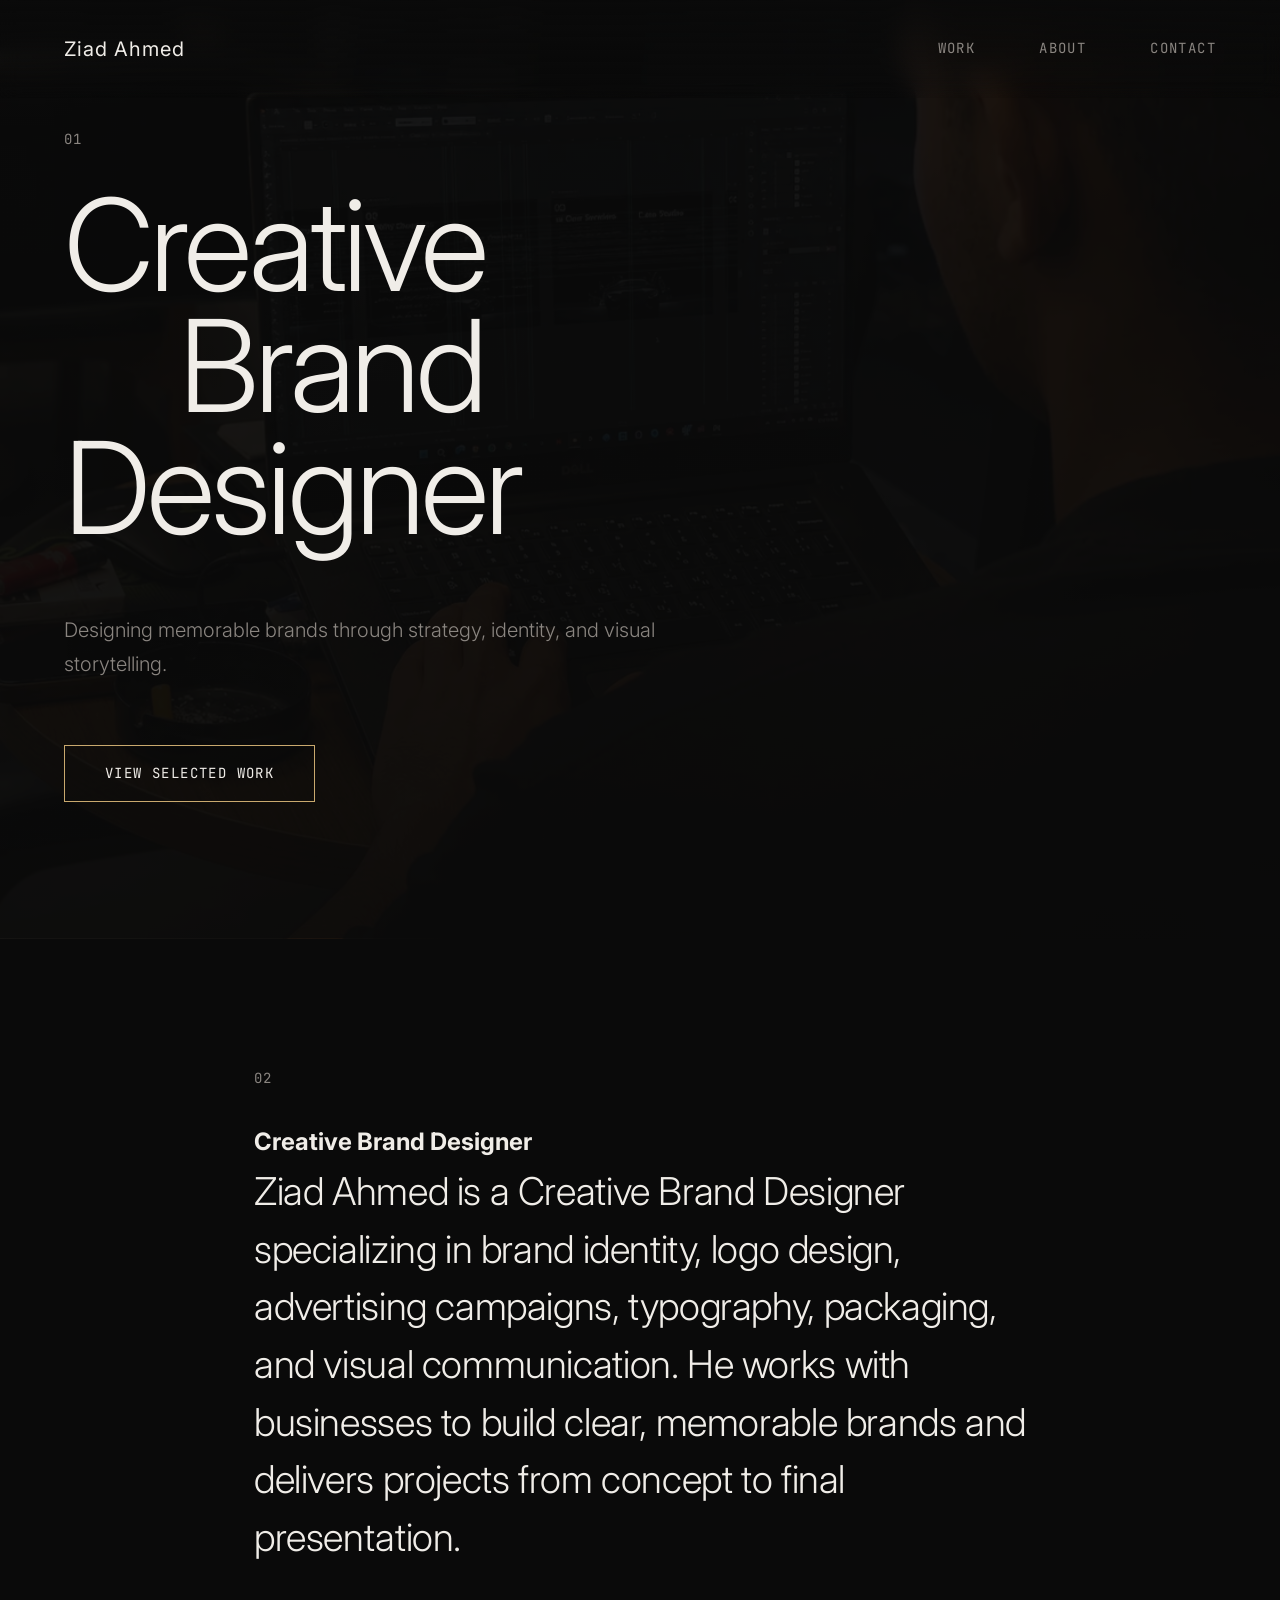
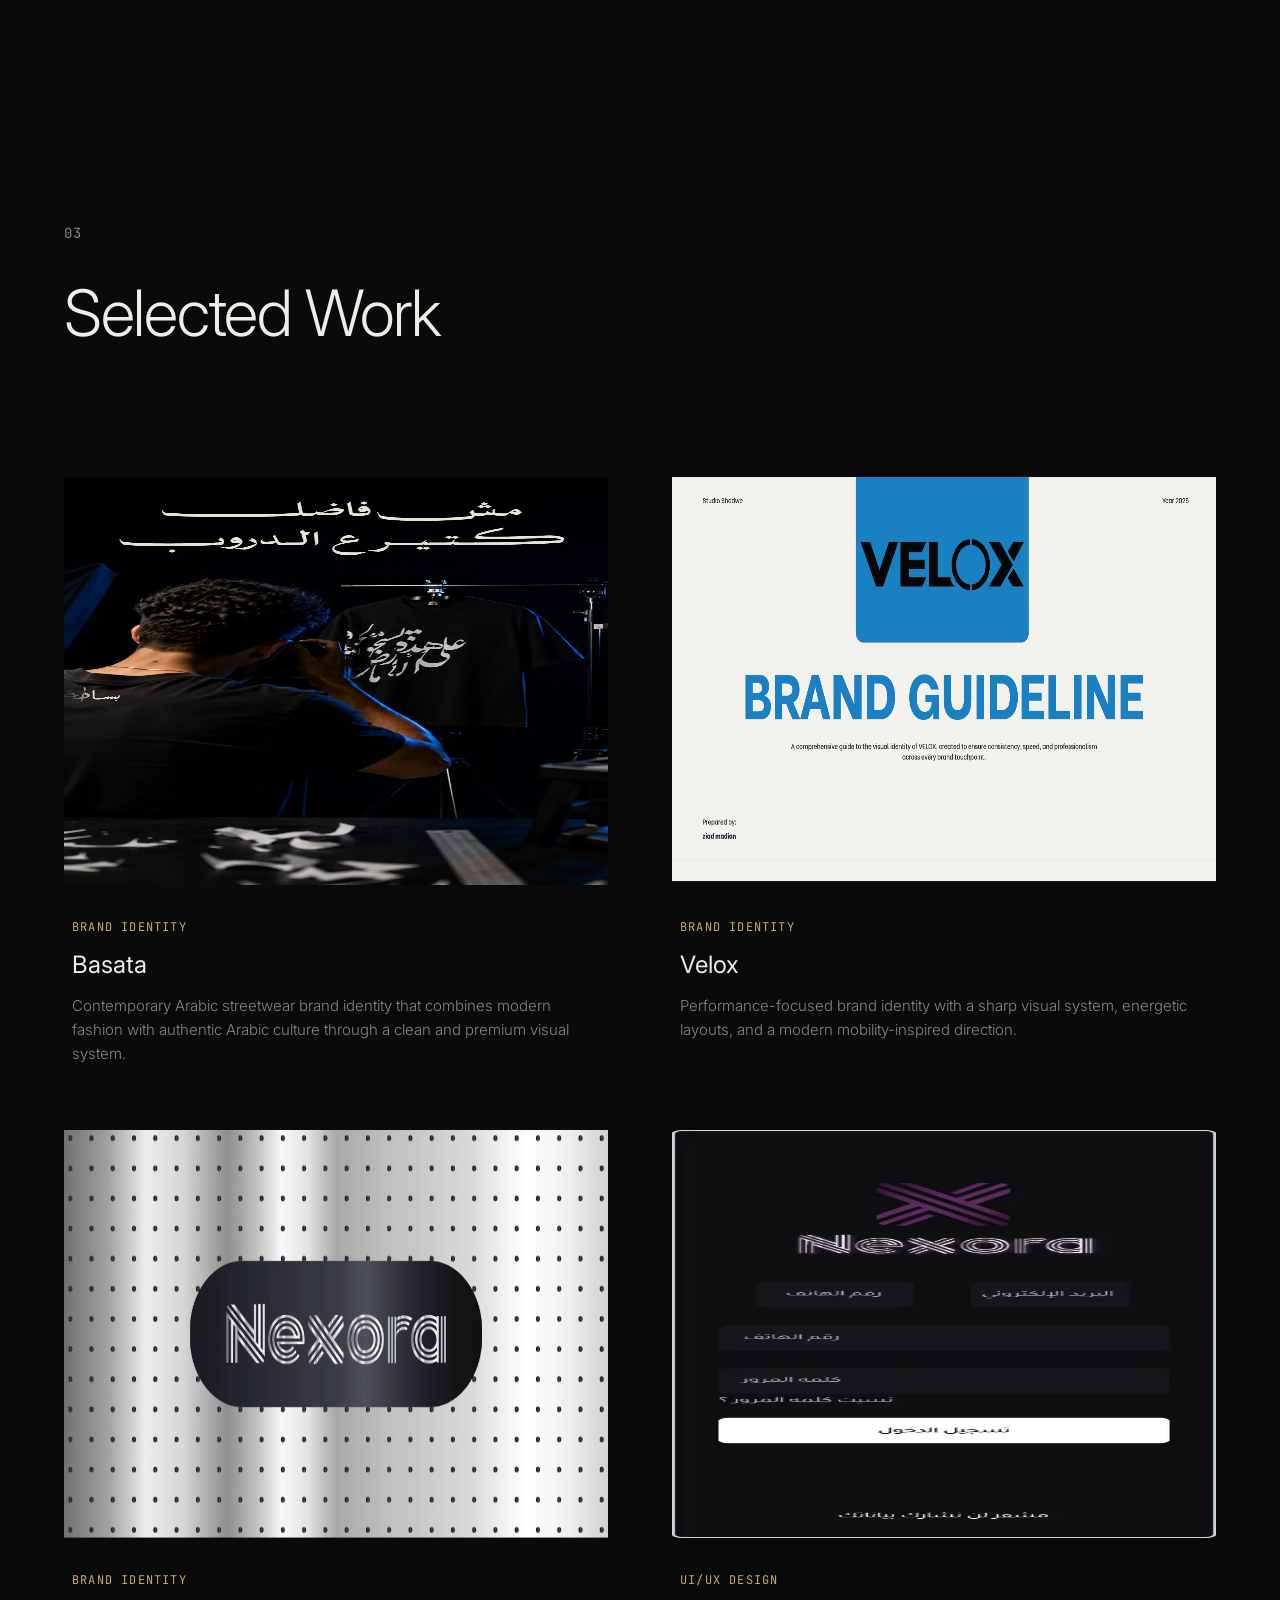
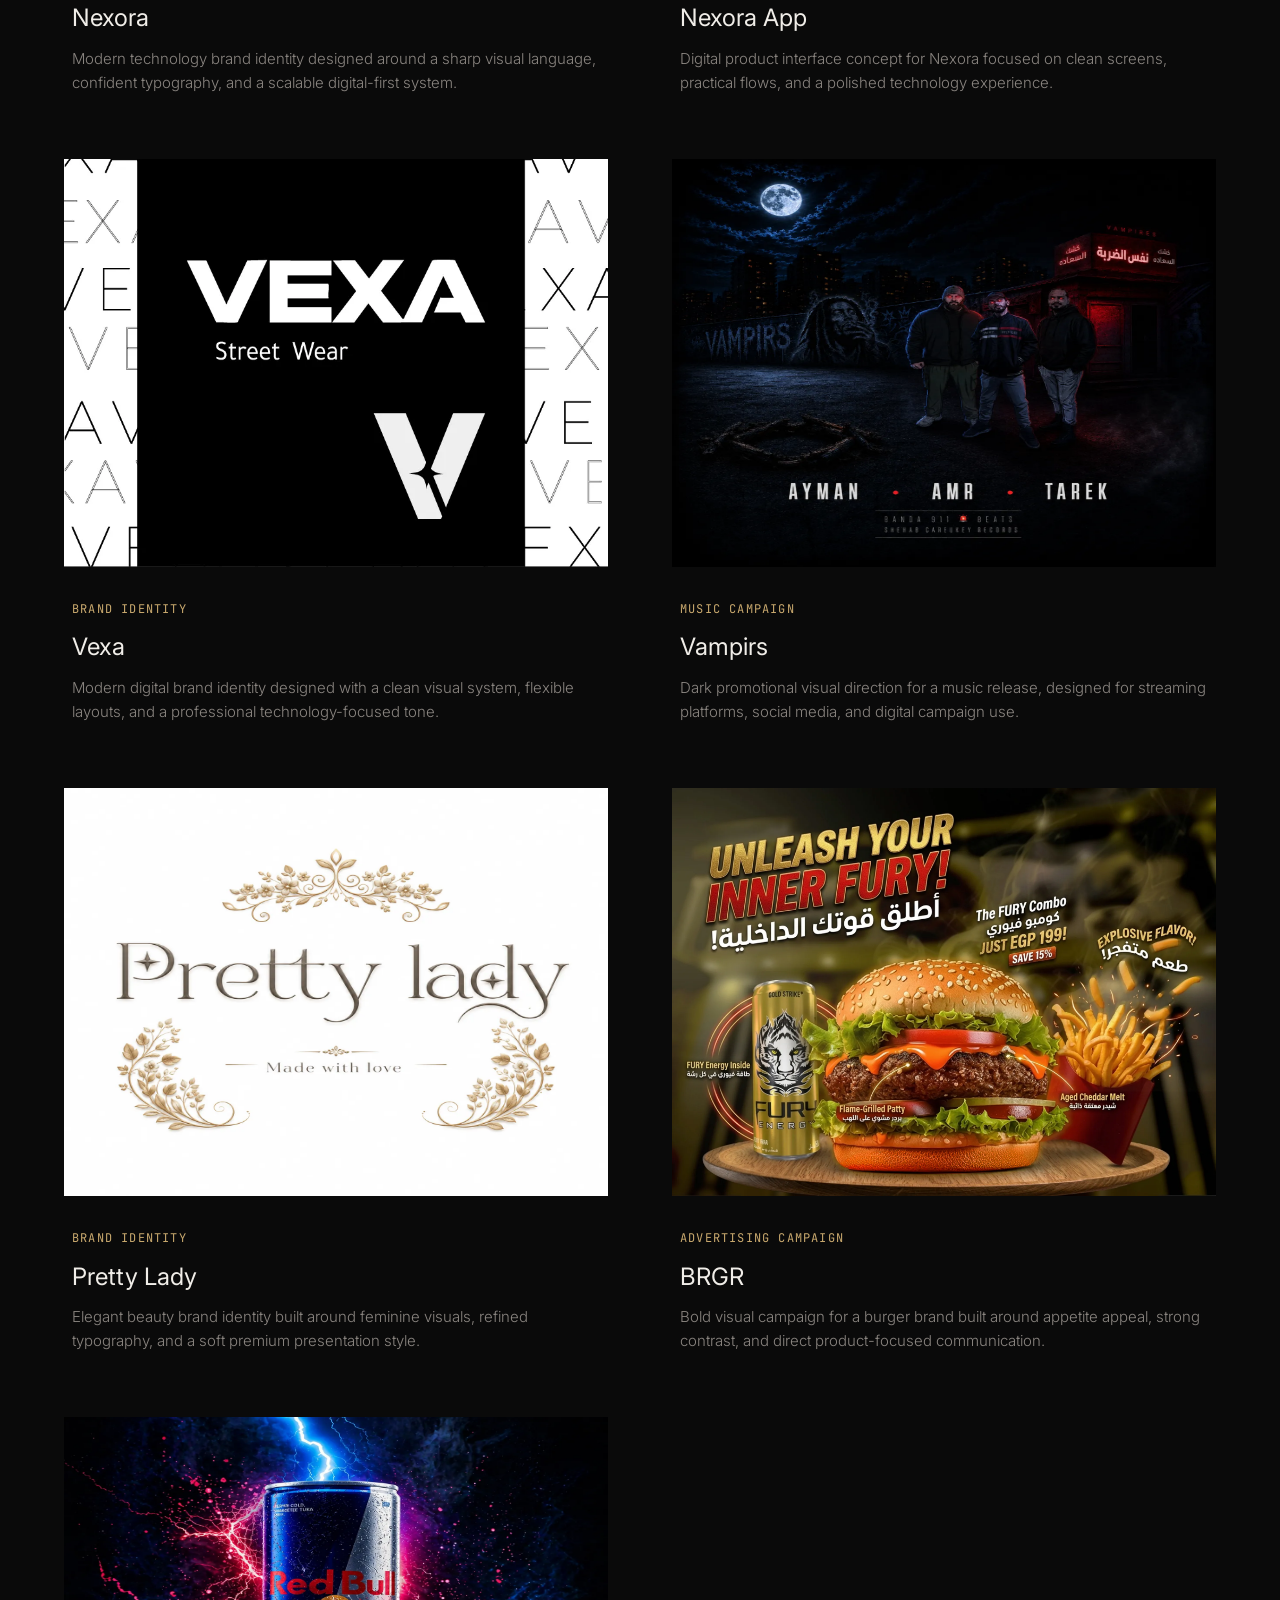
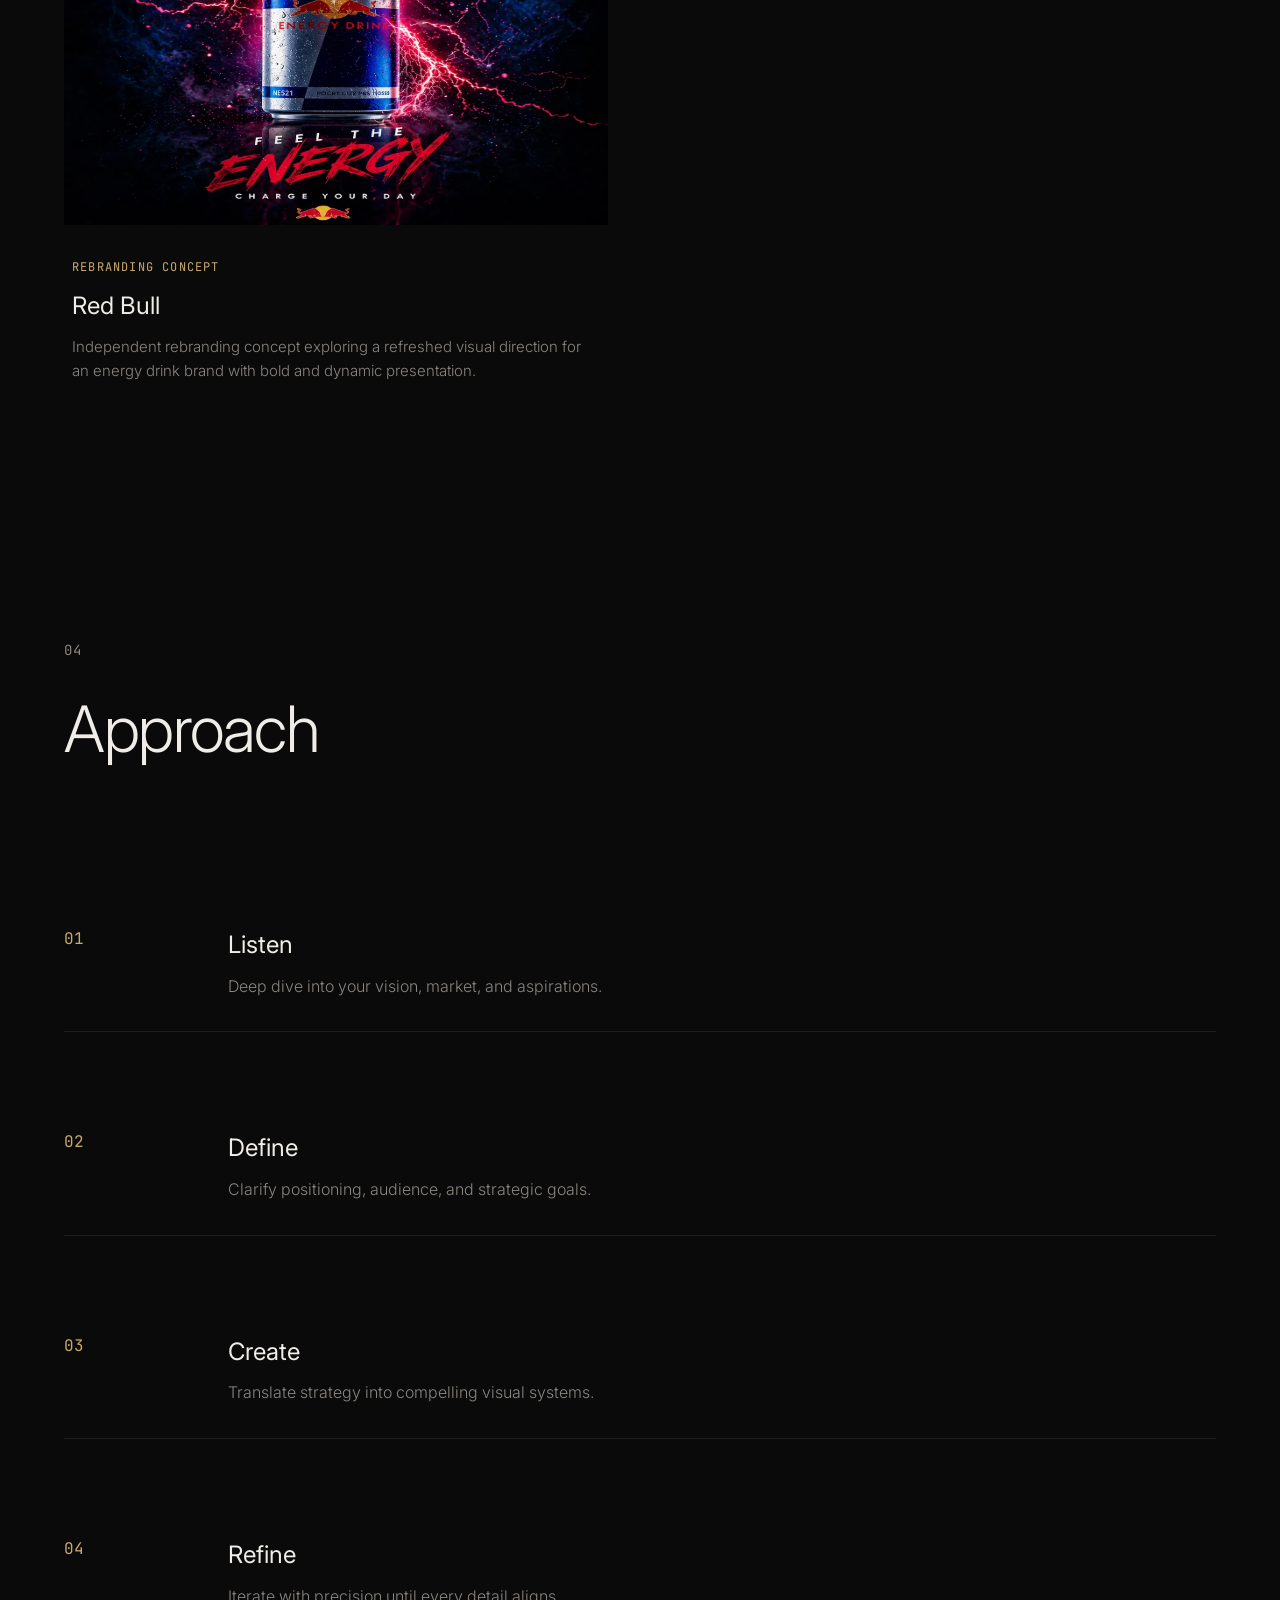
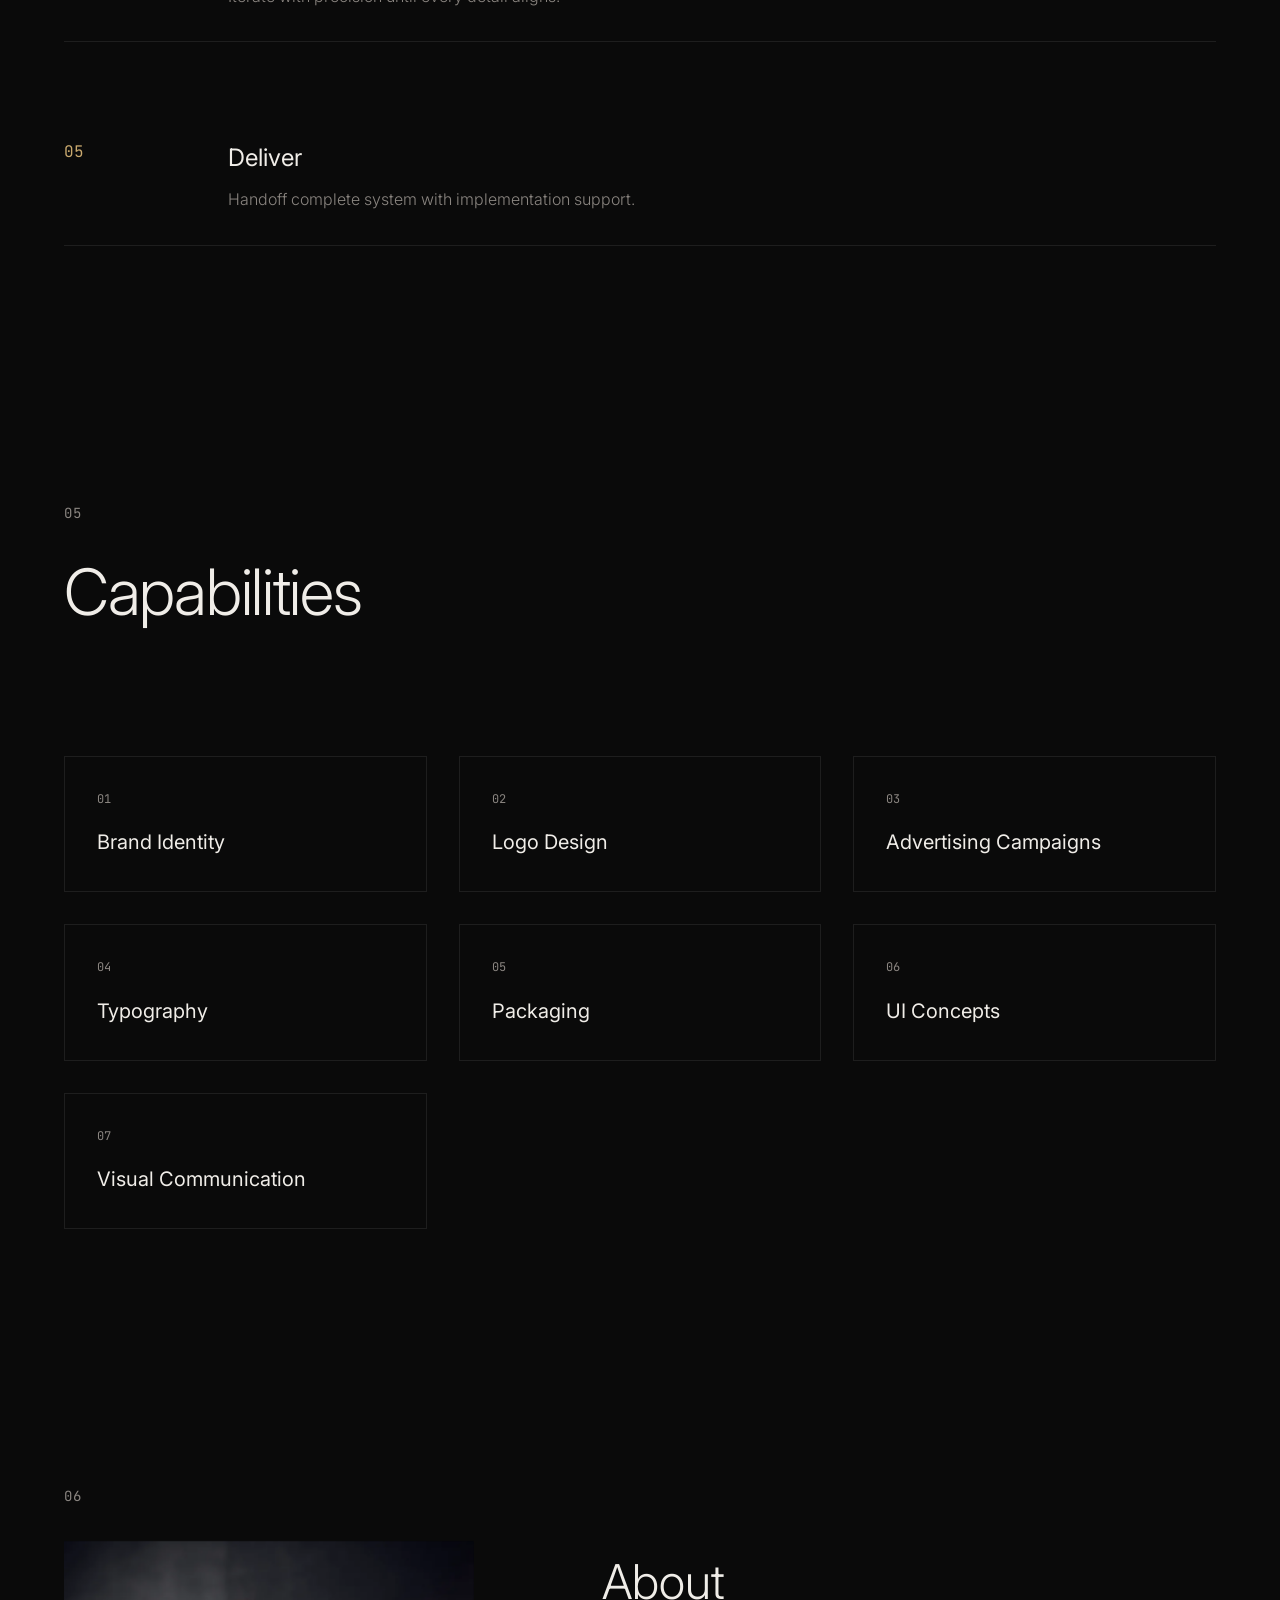
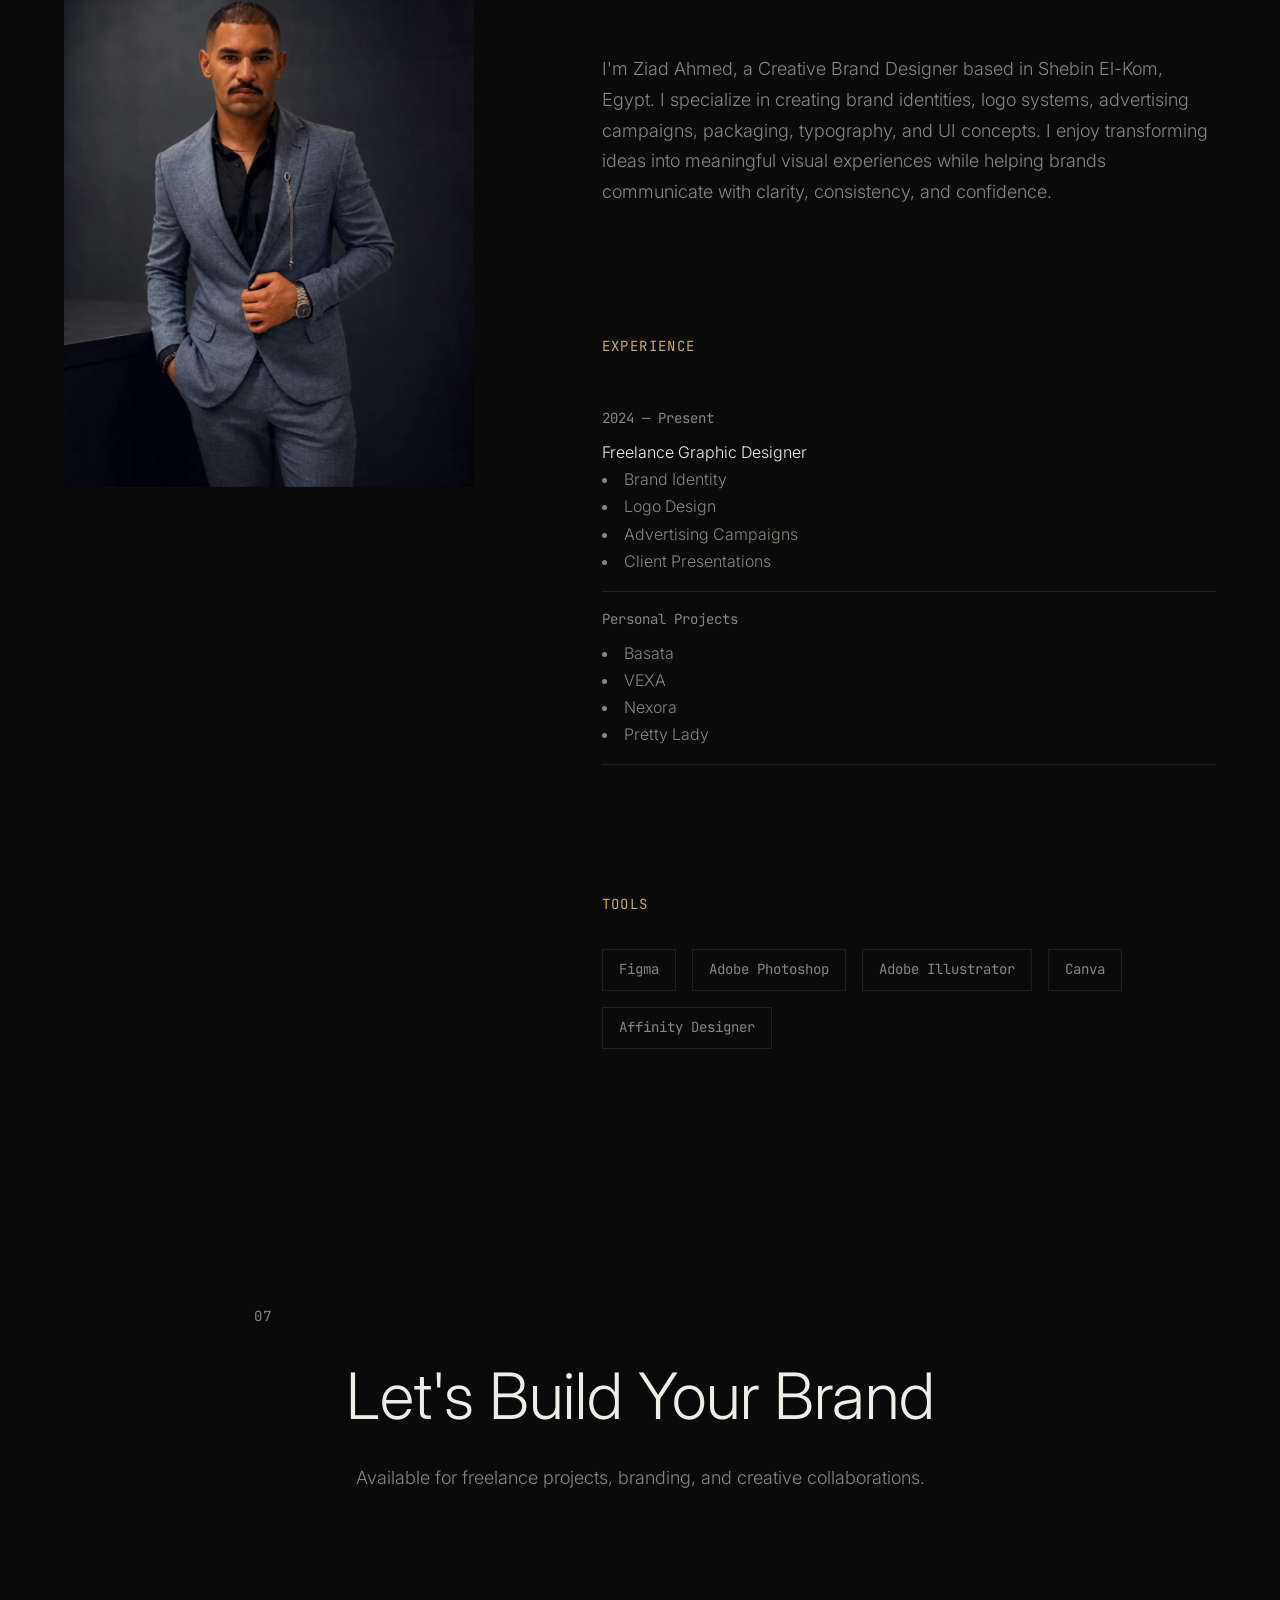
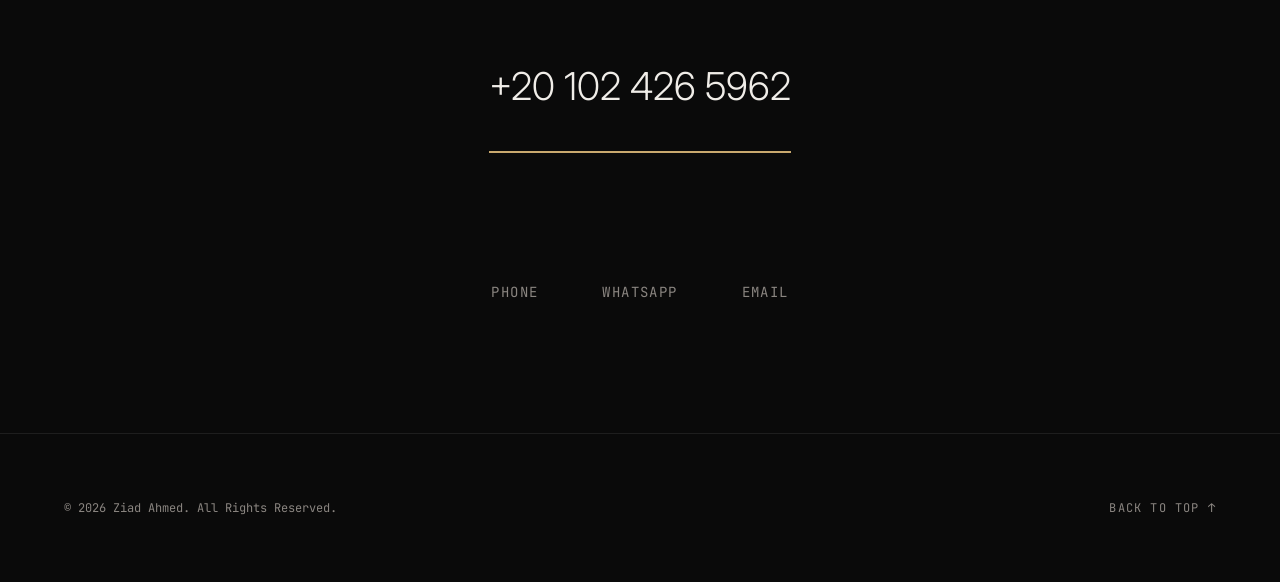
==== commit b7f139a7: "convert images to webp format and update project images" ====
--- a/index.html
+++ b/index.html
@@ -188,8 +188,8 @@
 
                 <div class="about__grid">
                     <div class="about__portrait">
-                        <img src="assets/images/profile/personal-photo.png" alt="Ziad Ahmed portrait"
-                            class="portrait-placeholder">
+                        <img src="assets/images/profile/personal-photo_result.webp" alt="Ziad Ahmed portrait"
+                            loading="lazy" decoding="async" class="portrait-placeholder">
                     </div>
 
                     <div class="about__content">
--- a/assets/css/style.css
+++ b/assets/css/style.css
@@ -282,7 +282,7 @@
     content: '';
     position: absolute;
     inset: 0;
-    background-image: linear-gradient(rgba(10, 10, 10, 0.72), rgba(10, 10, 10, 0.9)), url('../images/profile/pesonal-cove-photo.png');
+    background-image: linear-gradient(rgba(10, 10, 10, 0.72), rgba(10, 10, 10, 0.9)), url('../images/profile/pesonal-cove-photo_result.webp');
     background-size: cover;
     background-position: center;
     opacity: 0.28;
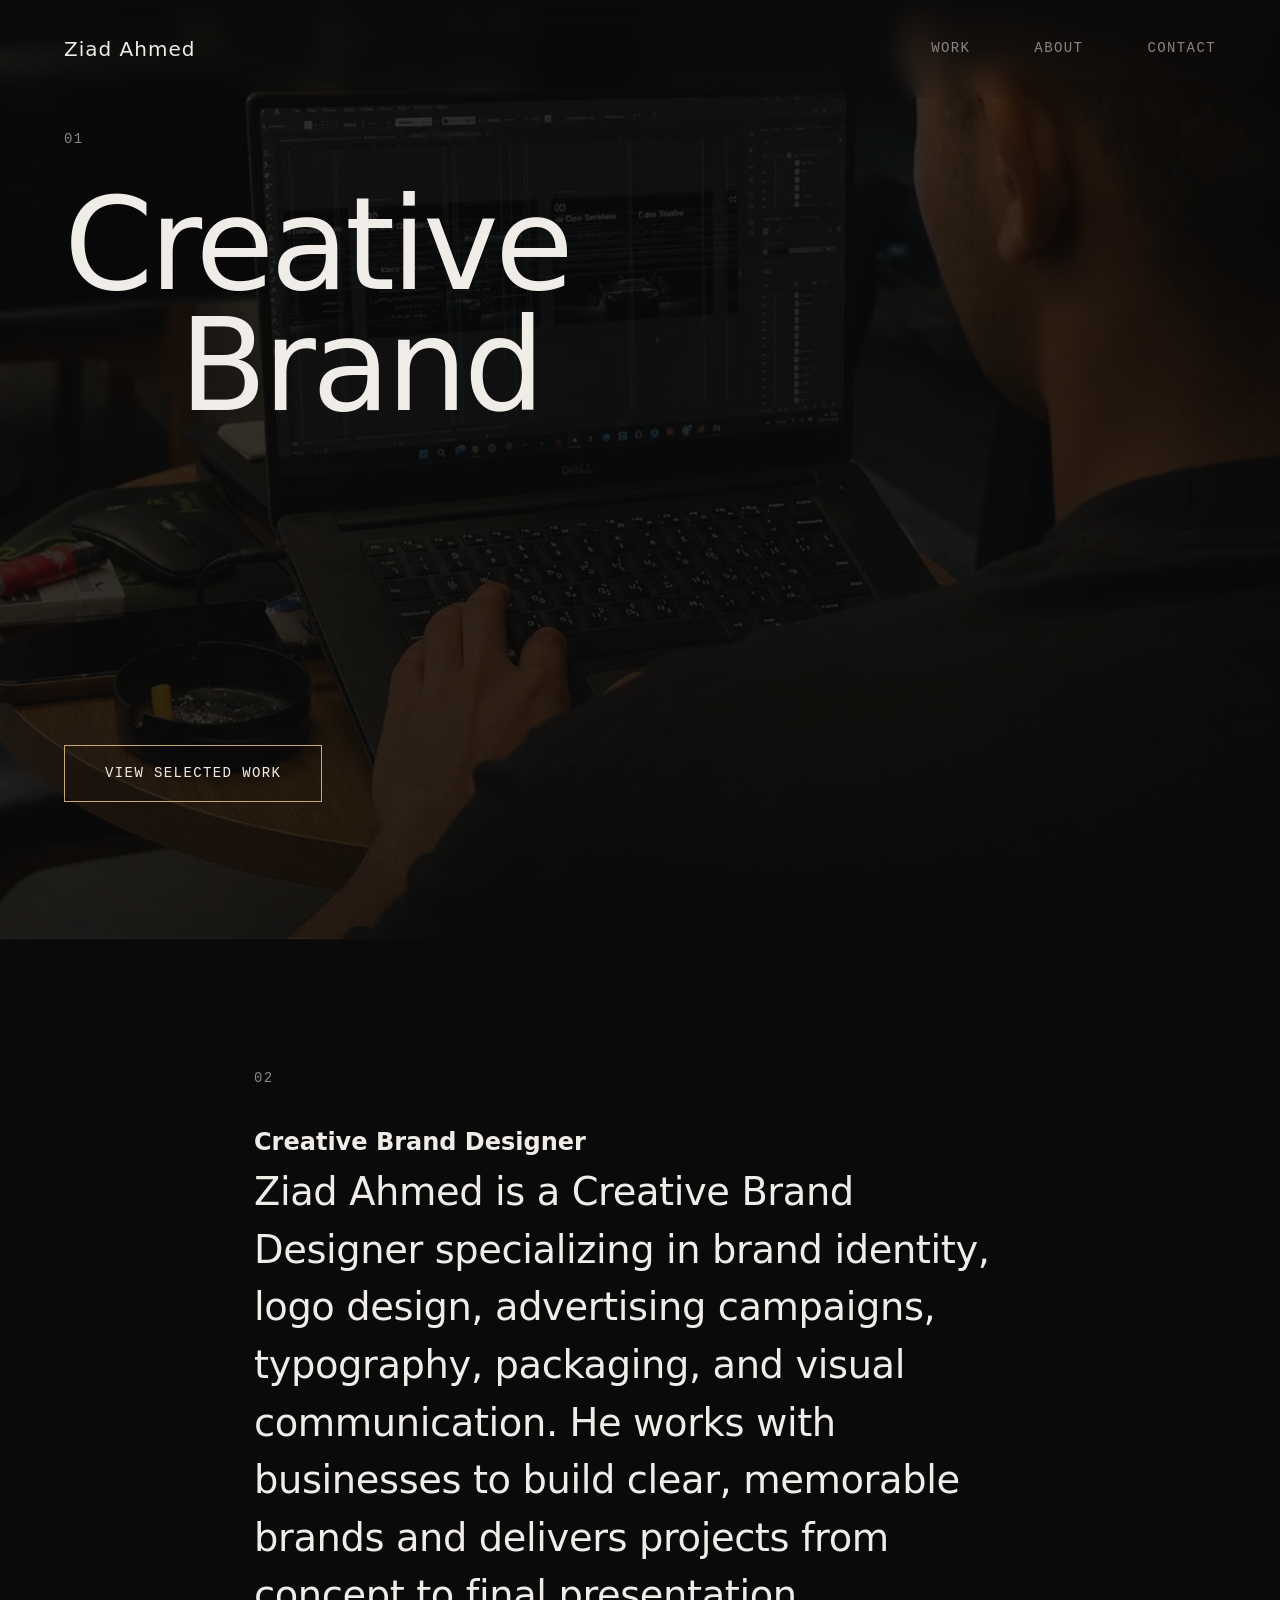
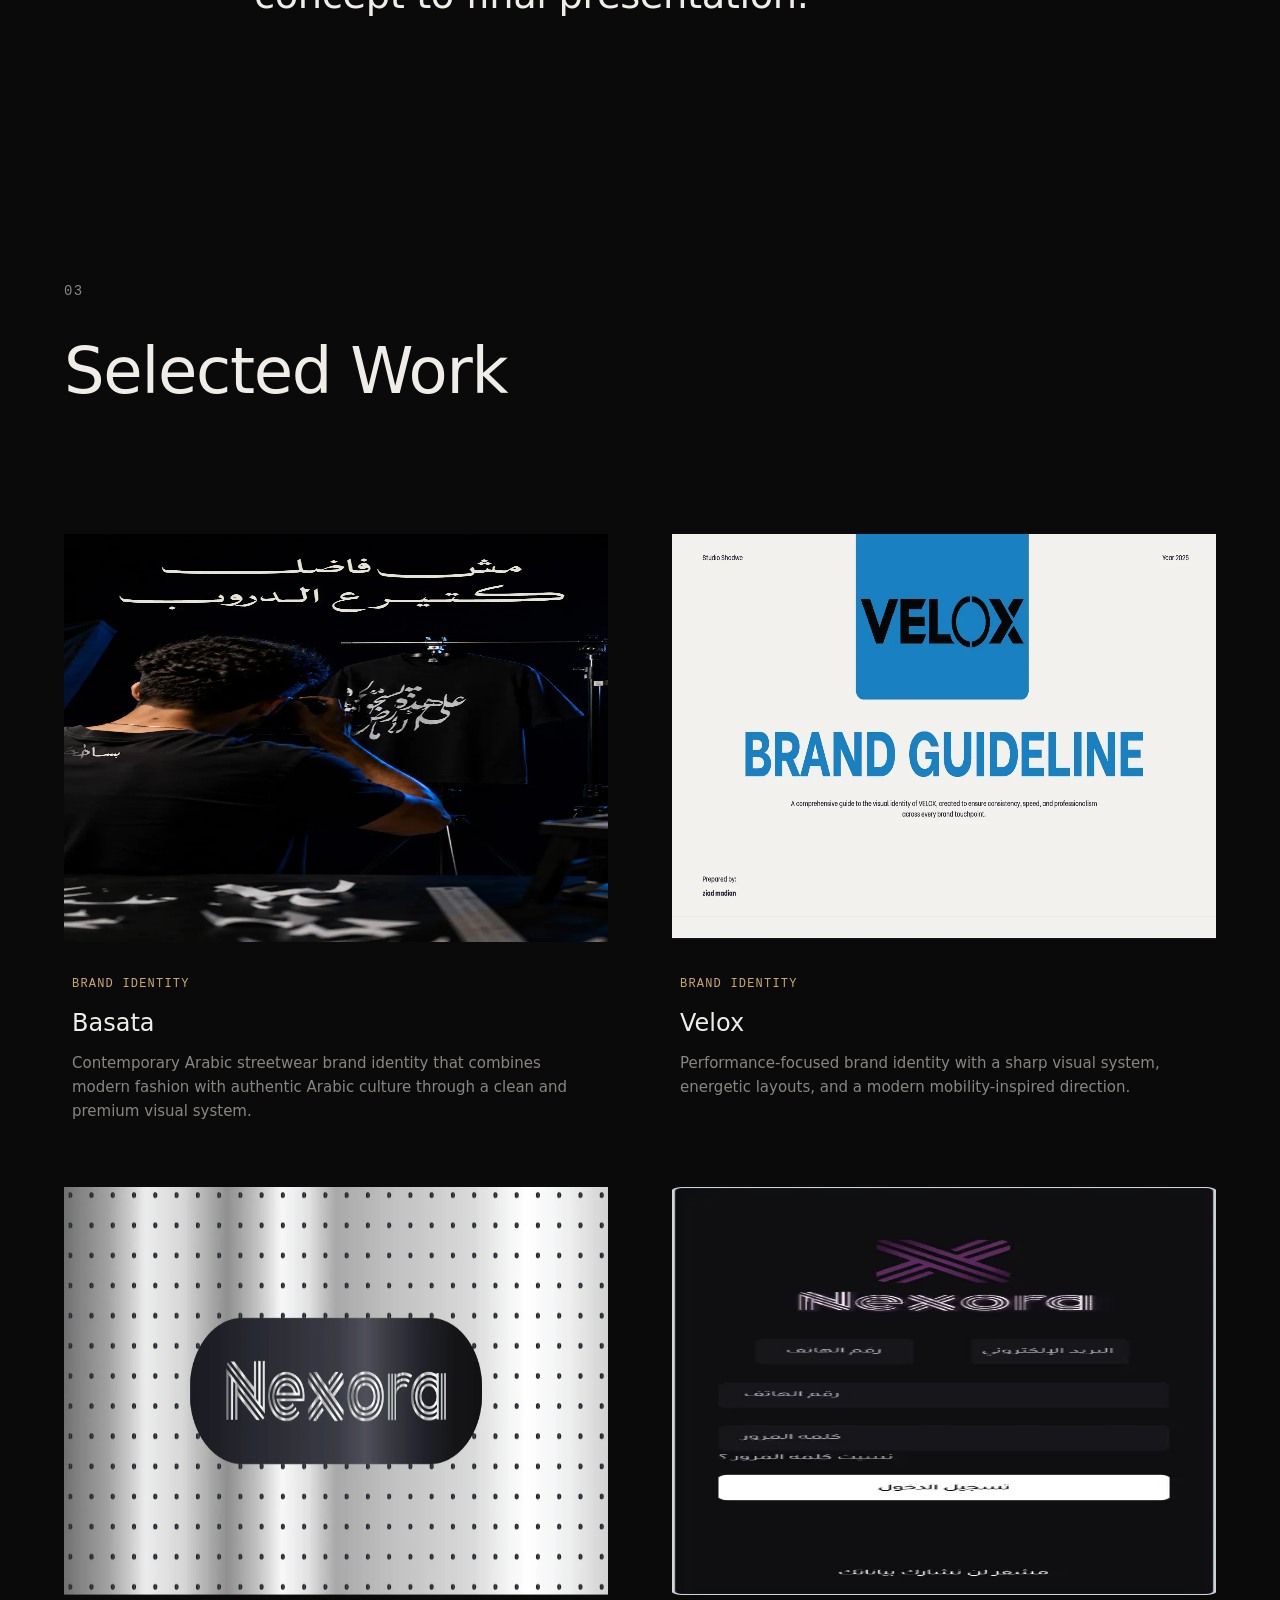
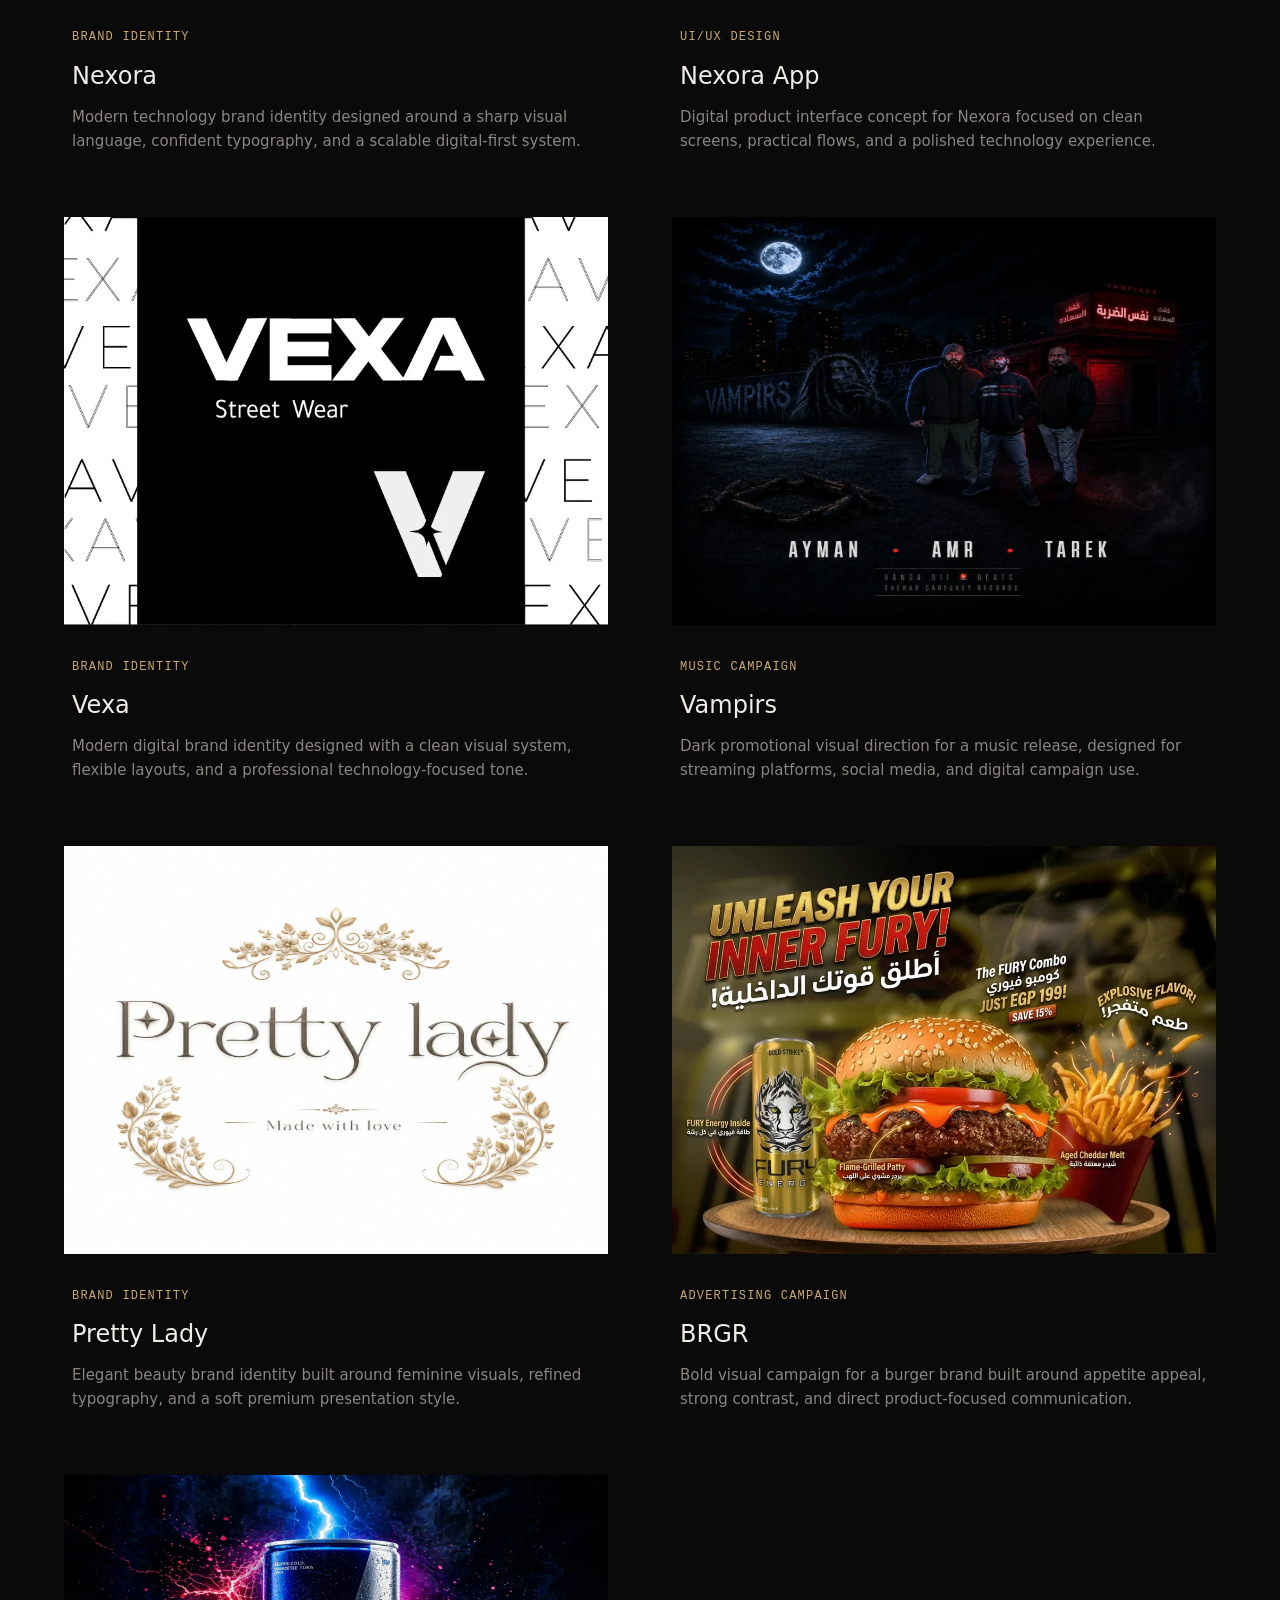
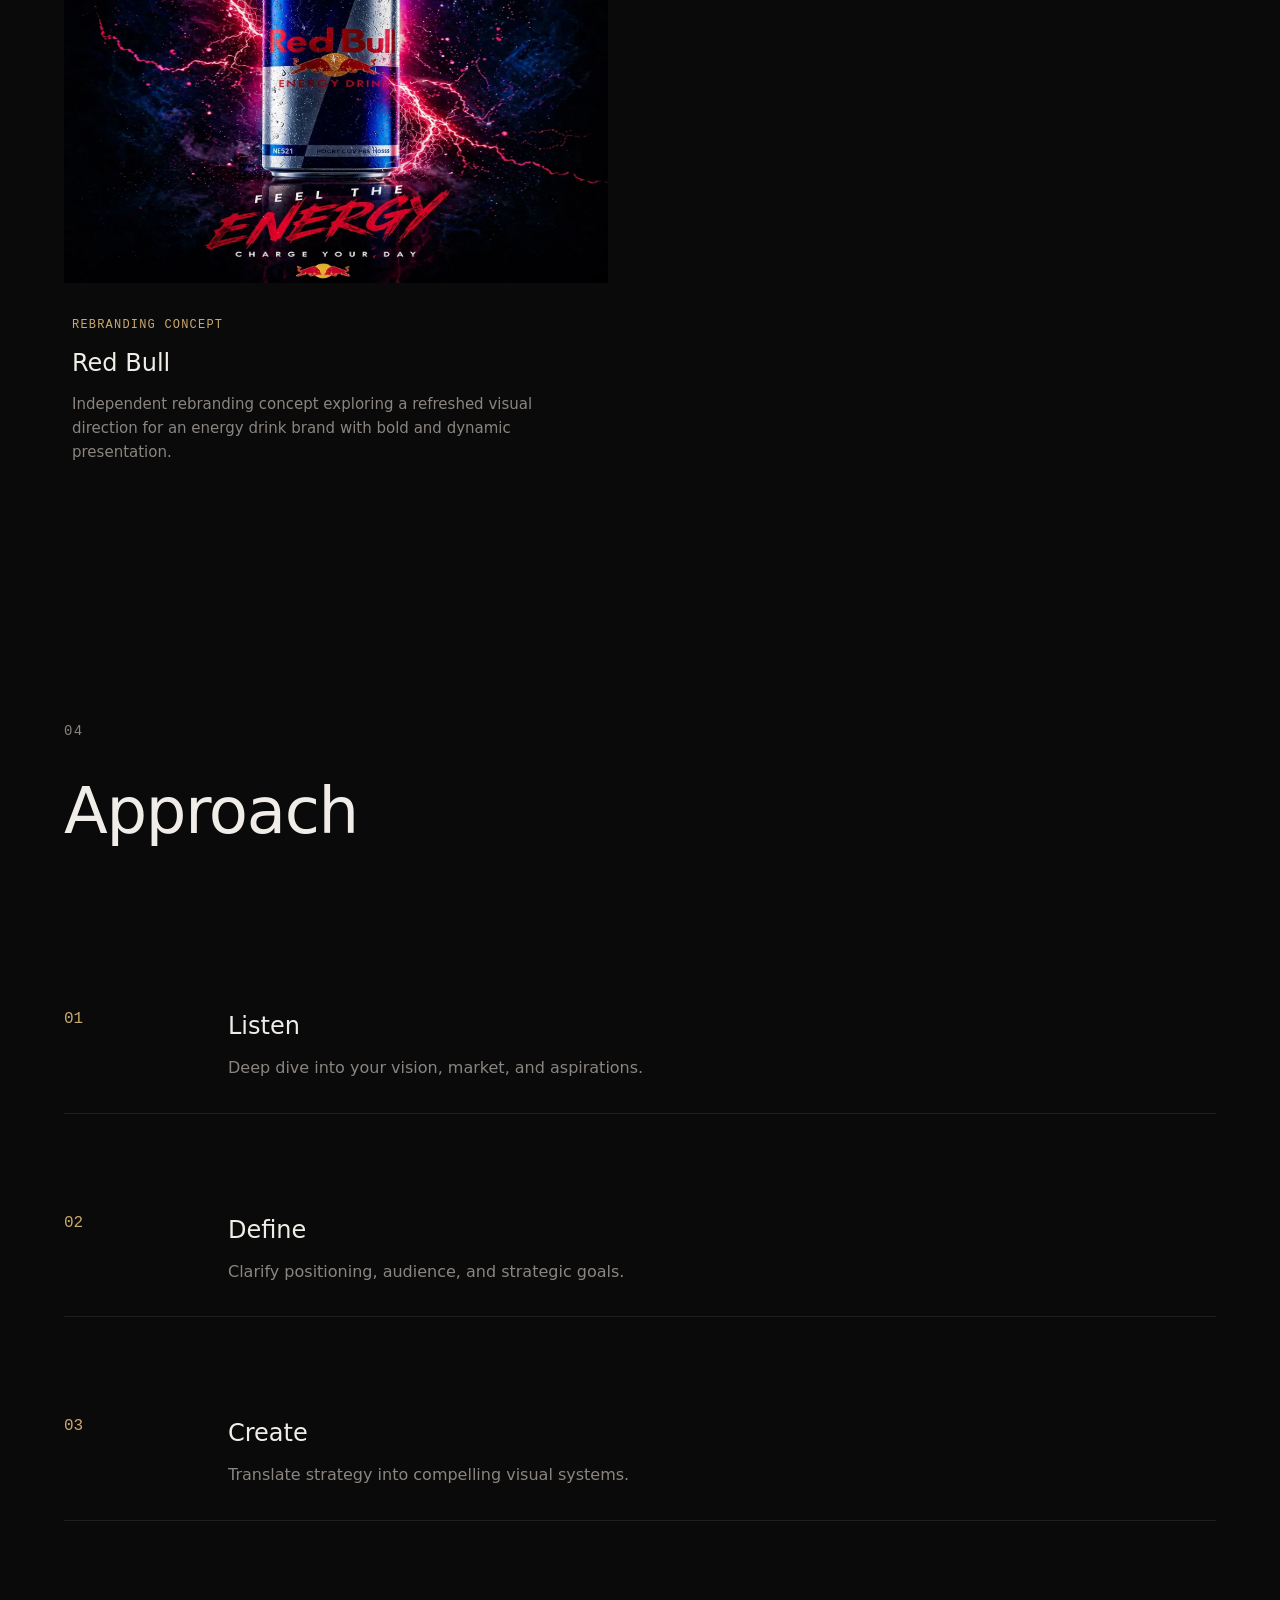
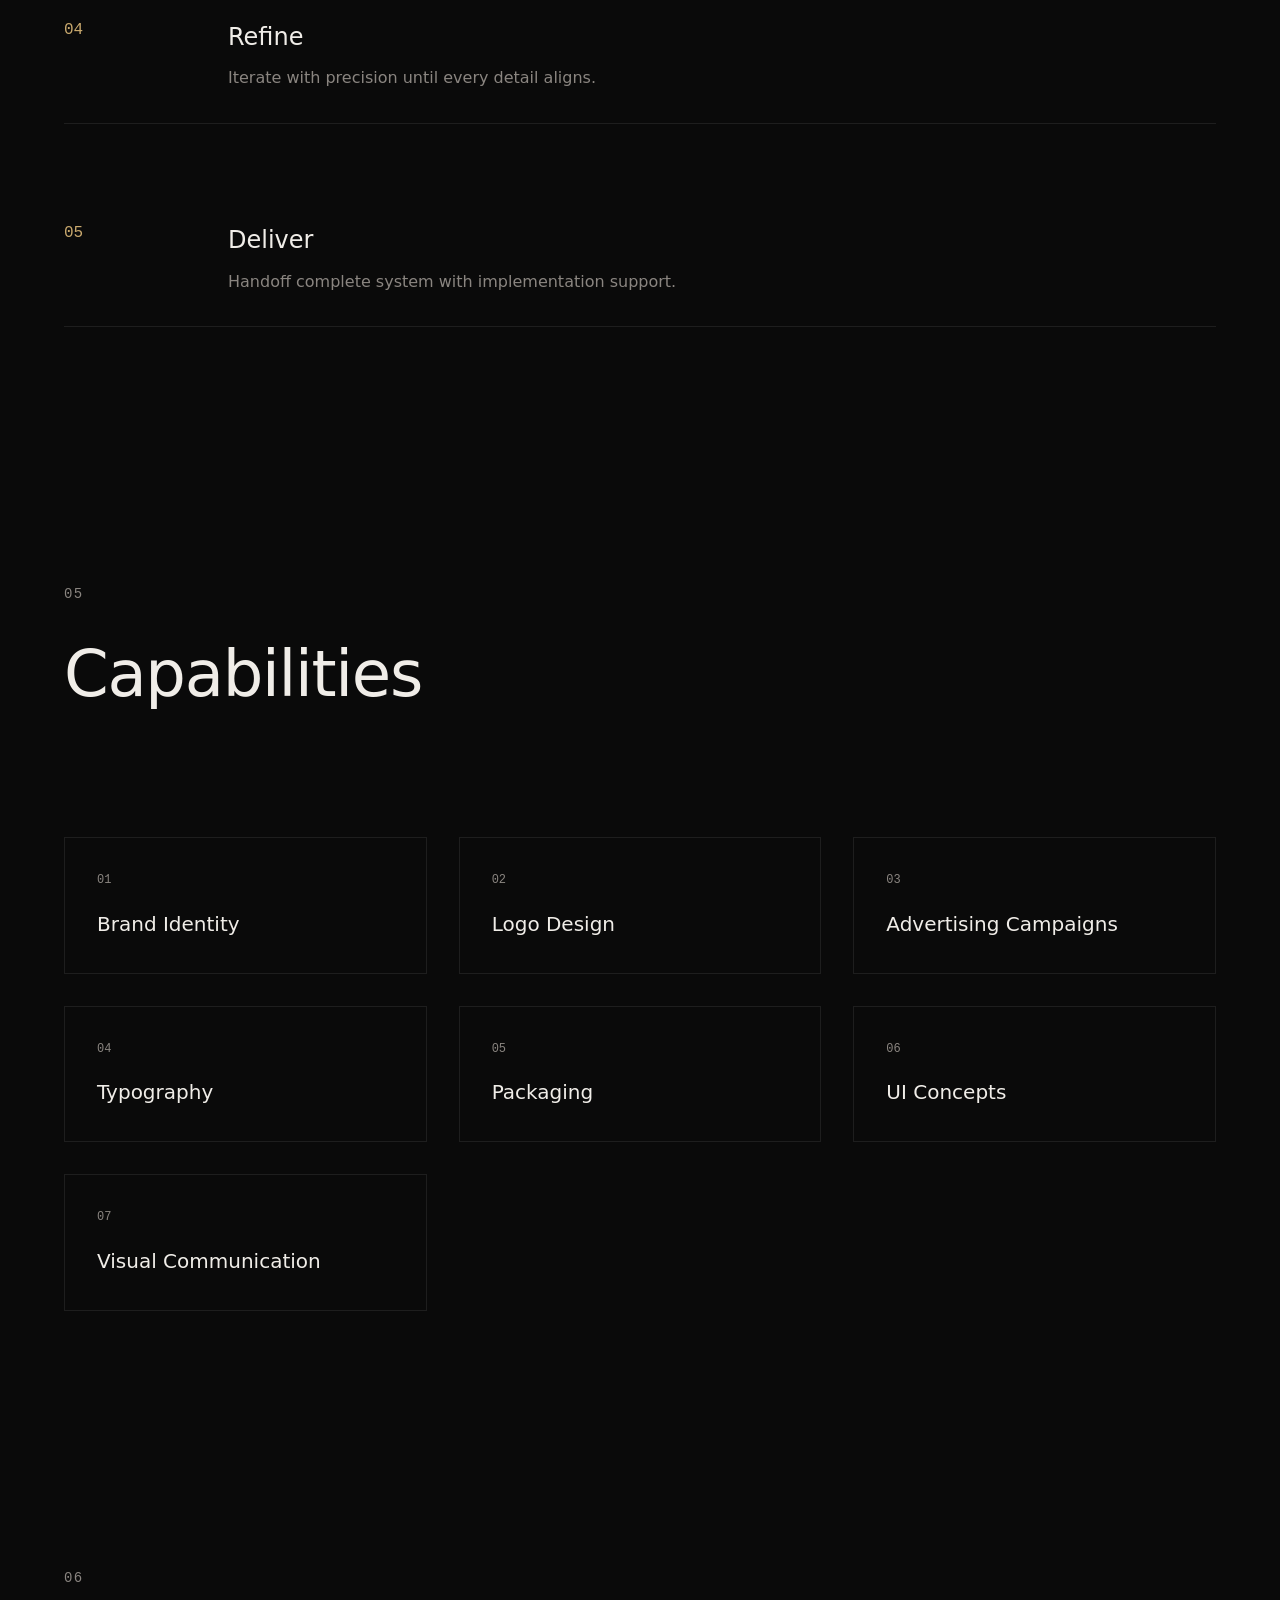
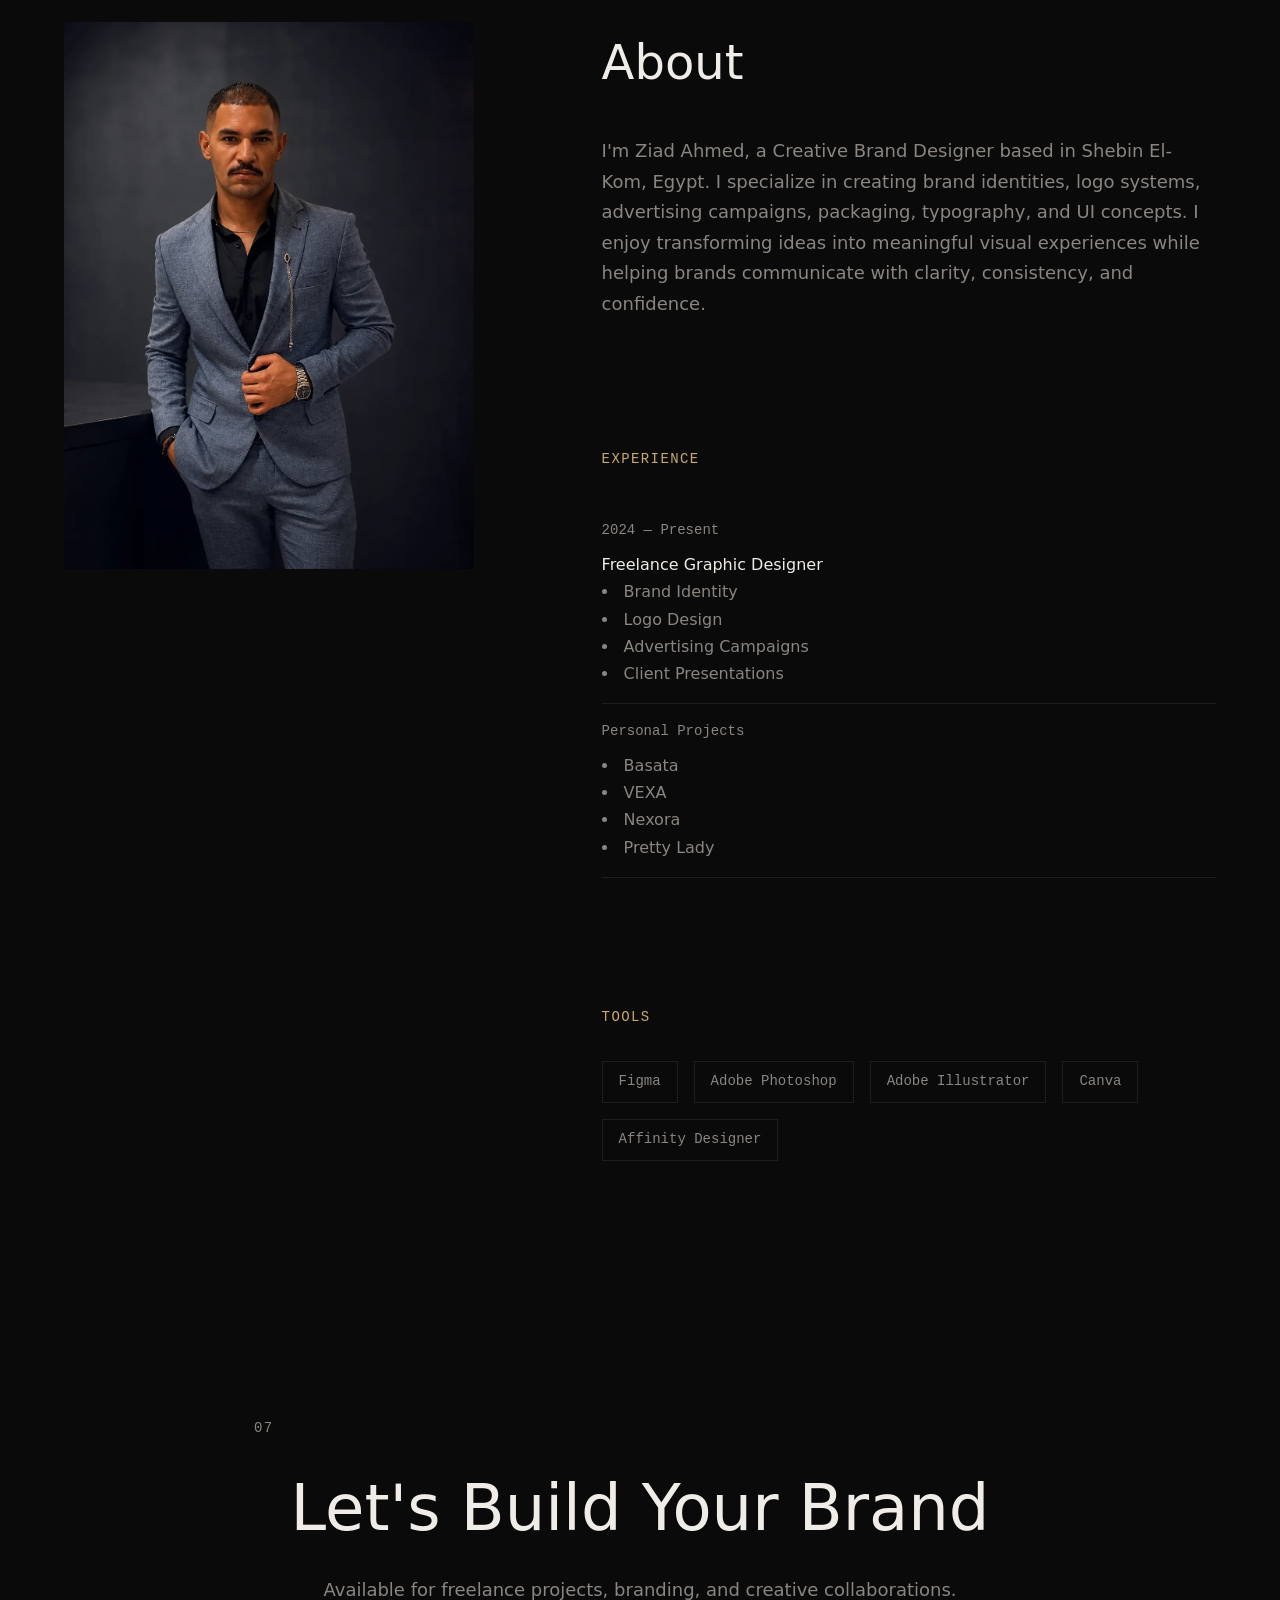
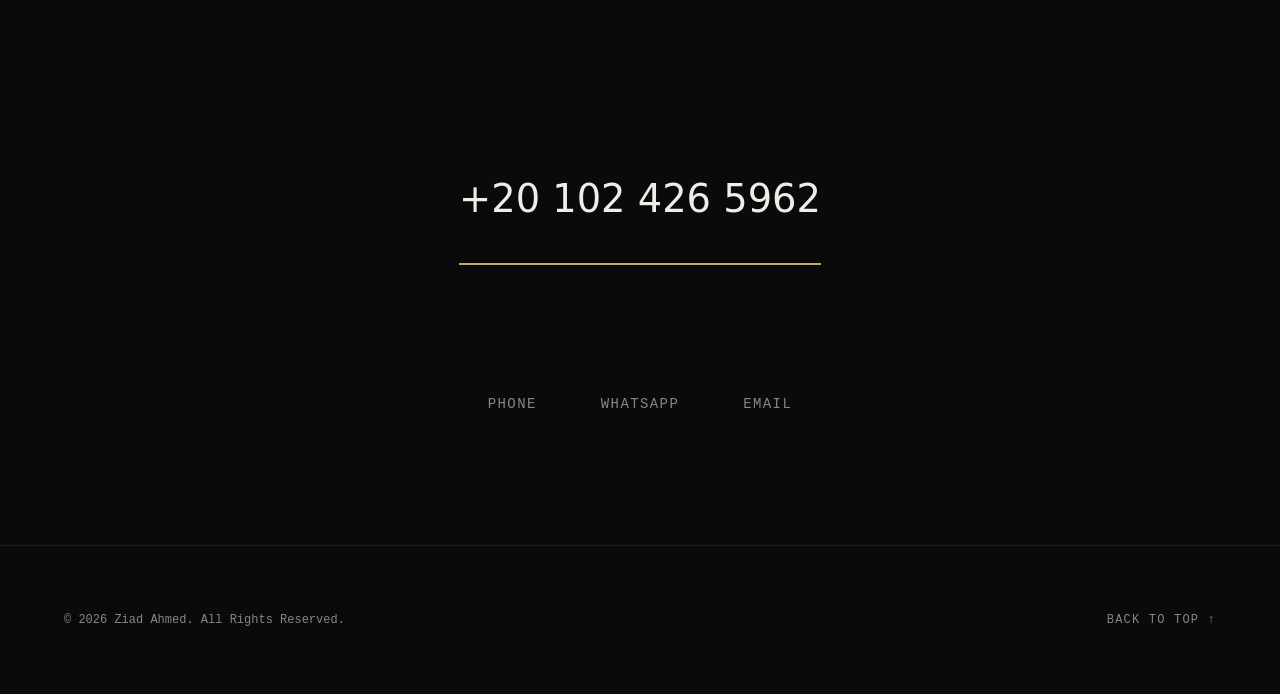
==== commit 64c76a45: "improve performance and optimize images" ====
--- a/index.html
+++ b/index.html
@@ -4,12 +4,26 @@
 <head>
     <meta charset="UTF-8">
     <meta name="viewport" content="width=device-width, initial-scale=1.0">
-    <title>Creative Brand Designer</title>
-    <link rel="preconnect" href="https://fonts.googleapis.com">
-    <link rel="preconnect" href="https://fonts.gstatic.com" crossorigin>
-    <link
-        href="https://fonts.googleapis.com/css2?family=Inter:wght@300;400;500&family=JetBrains+Mono:wght@400&display=swap"
-        rel="stylesheet">
+    <title>Ziad Ahmed | Creative Brand Designer Portfolio</title>
+    <meta name="description"
+        content="Ziad Ahmed is a creative brand designer specializing in brand identity, logo design, advertising campaigns, packaging, typography, and visual communication.">
+    <link rel="canonical" href="https://ziad-portfolio.pages.dev/">
+    <link rel="icon" type="image/webp" href="assets/images/profile/personal-photo_result.webp">
+    <link rel="apple-touch-icon" href="assets/images/profile/personal-photo_result.webp">
+    <meta property="og:type" content="website">
+    <meta property="og:site_name" content="Ziad Ahmed Portfolio">
+    <meta property="og:title" content="Ziad Ahmed | Creative Brand Designer Portfolio">
+    <meta property="og:description"
+        content="Brand identity, logo design, advertising campaigns, packaging, typography, and visual communication portfolio by Ziad Ahmed.">
+    <meta property="og:url" content="https://ziad-portfolio.pages.dev/">
+    <meta property="og:image" content="https://ziad-portfolio.pages.dev/assets/images/profile/pesonal-cove-photo_result.webp">
+    <meta property="og:image:alt" content="Ziad Ahmed creative brand design portfolio cover">
+    <meta name="twitter:card" content="summary_large_image">
+    <meta name="twitter:title" content="Ziad Ahmed | Creative Brand Designer Portfolio">
+    <meta name="twitter:description"
+        content="Explore selected brand identity, logo design, campaign, packaging, and visual communication work by Ziad Ahmed.">
+    <meta name="twitter:image" content="https://ziad-portfolio.pages.dev/assets/images/profile/pesonal-cove-photo_result.webp">
+    <meta name="twitter:image:alt" content="Ziad Ahmed creative brand design portfolio cover">
     <link rel="stylesheet" href="assets/css/style.css">
 </head>
 
@@ -188,7 +202,7 @@
 
                 <div class="about__grid">
                     <div class="about__portrait">
-                        <img src="assets/images/profile/personal-photo_result.webp" alt="Ziad Ahmed portrait"
+                        <img src="assets/images/profile/personal-photo_result.webp" alt="Ziad Ahmed creative brand designer portrait"
                             loading="lazy" decoding="async" class="portrait-placeholder">
                     </div>
 
--- a/assets/css/style.css
+++ b/assets/css/style.css
@@ -12,9 +12,9 @@
     --border: #1E1E1E;
     
     /* Typography */
-    --font-display: 'Inter', -apple-system, BlinkMacSystemFont, sans-serif;
-    --font-body: 'Inter', -apple-system, BlinkMacSystemFont, sans-serif;
-    --font-mono: 'JetBrains Mono', monospace;
+    --font-display: Inter, system-ui, -apple-system, BlinkMacSystemFont, "Segoe UI", Roboto, Helvetica, Arial, sans-serif;
+    --font-body: Inter, system-ui, -apple-system, BlinkMacSystemFont, "Segoe UI", Roboto, Helvetica, Arial, sans-serif;
+    --font-mono: "SFMono-Regular", Consolas, "Liberation Mono", Menlo, monospace;
     
     /* Spacing */
     --space-xs: 0.5rem;
@@ -282,10 +282,10 @@
     content: '';
     position: absolute;
     inset: 0;
-    background-image: linear-gradient(rgba(10, 10, 10, 0.72), rgba(10, 10, 10, 0.9)), url('../images/profile/pesonal-cove-photo_result.webp');
+    background-image: linear-gradient(rgba(10, 10, 10, 0.48), rgba(10, 10, 10, 0.68)), url('../images/profile/pesonal-cove-photo_result.webp');
     background-size: cover;
     background-position: center;
-    opacity: 0.28;
+    opacity: 0.42;
     pointer-events: none;
 }
 
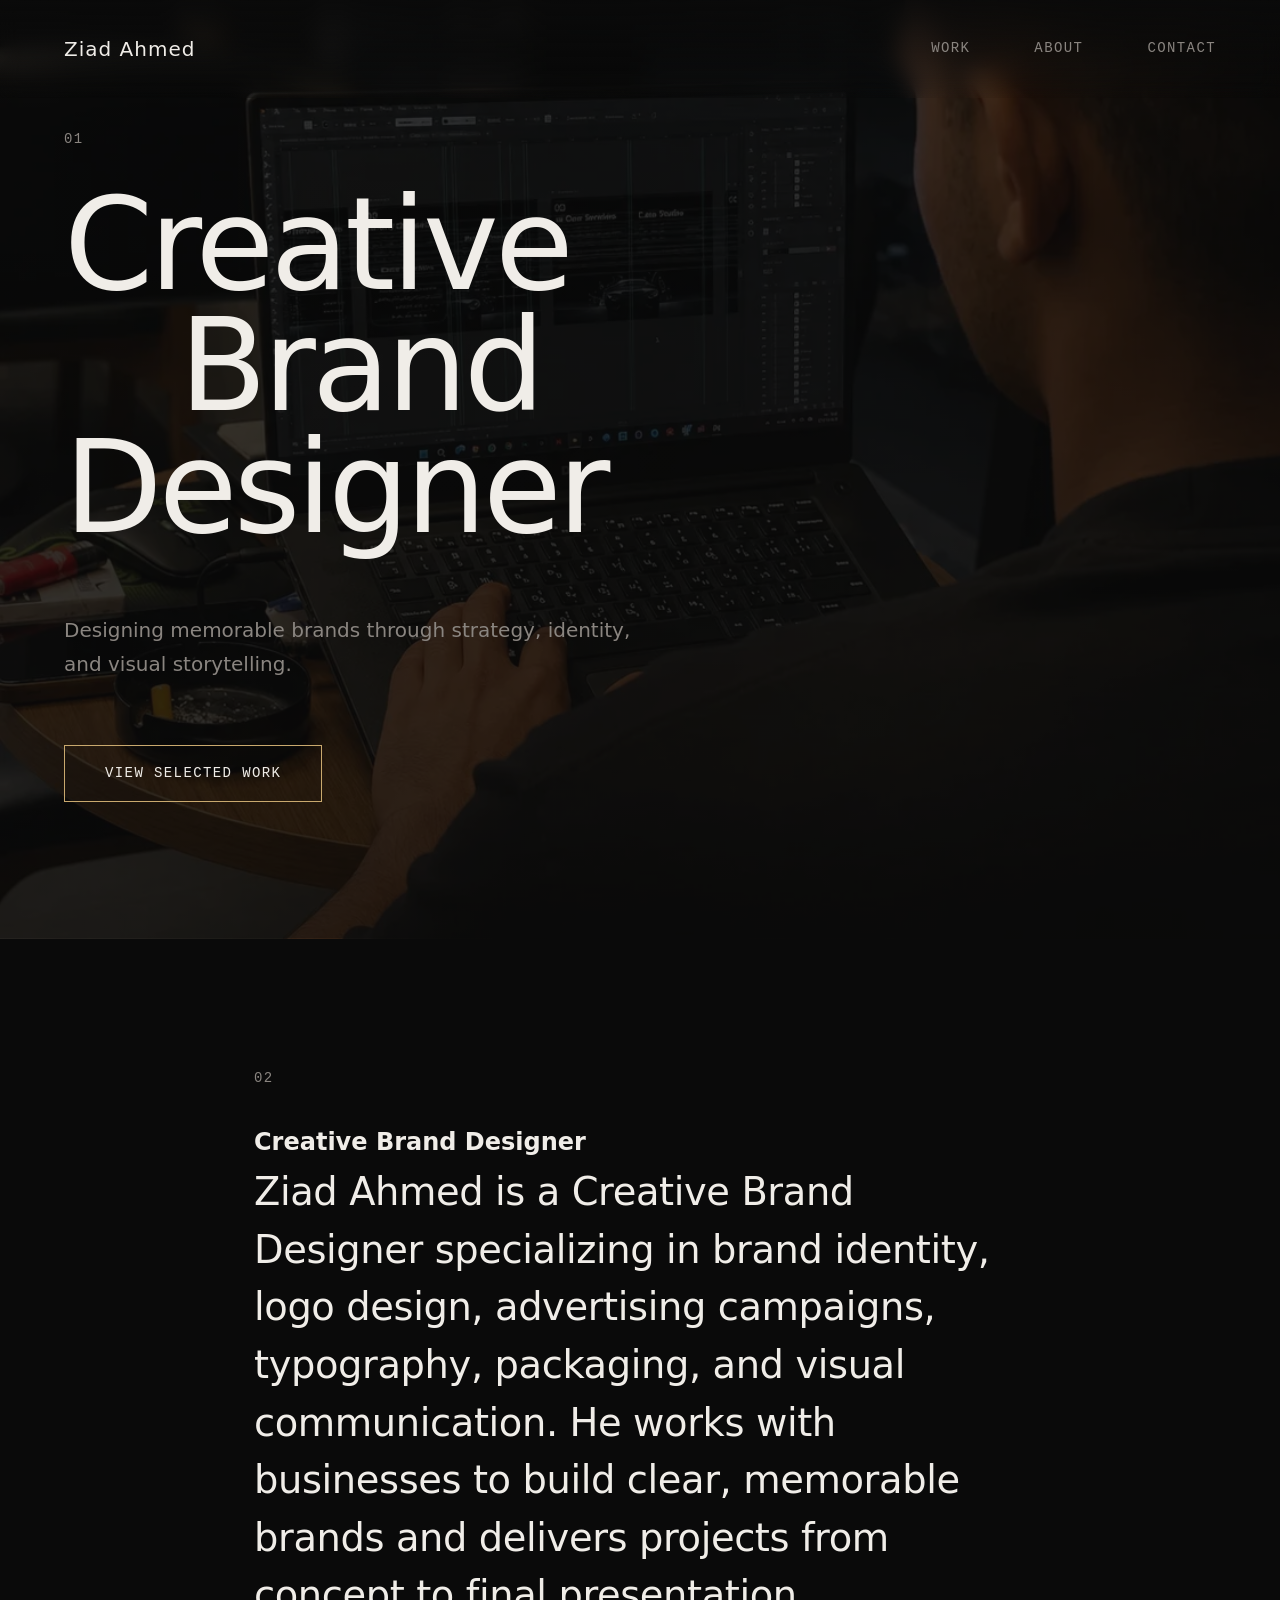
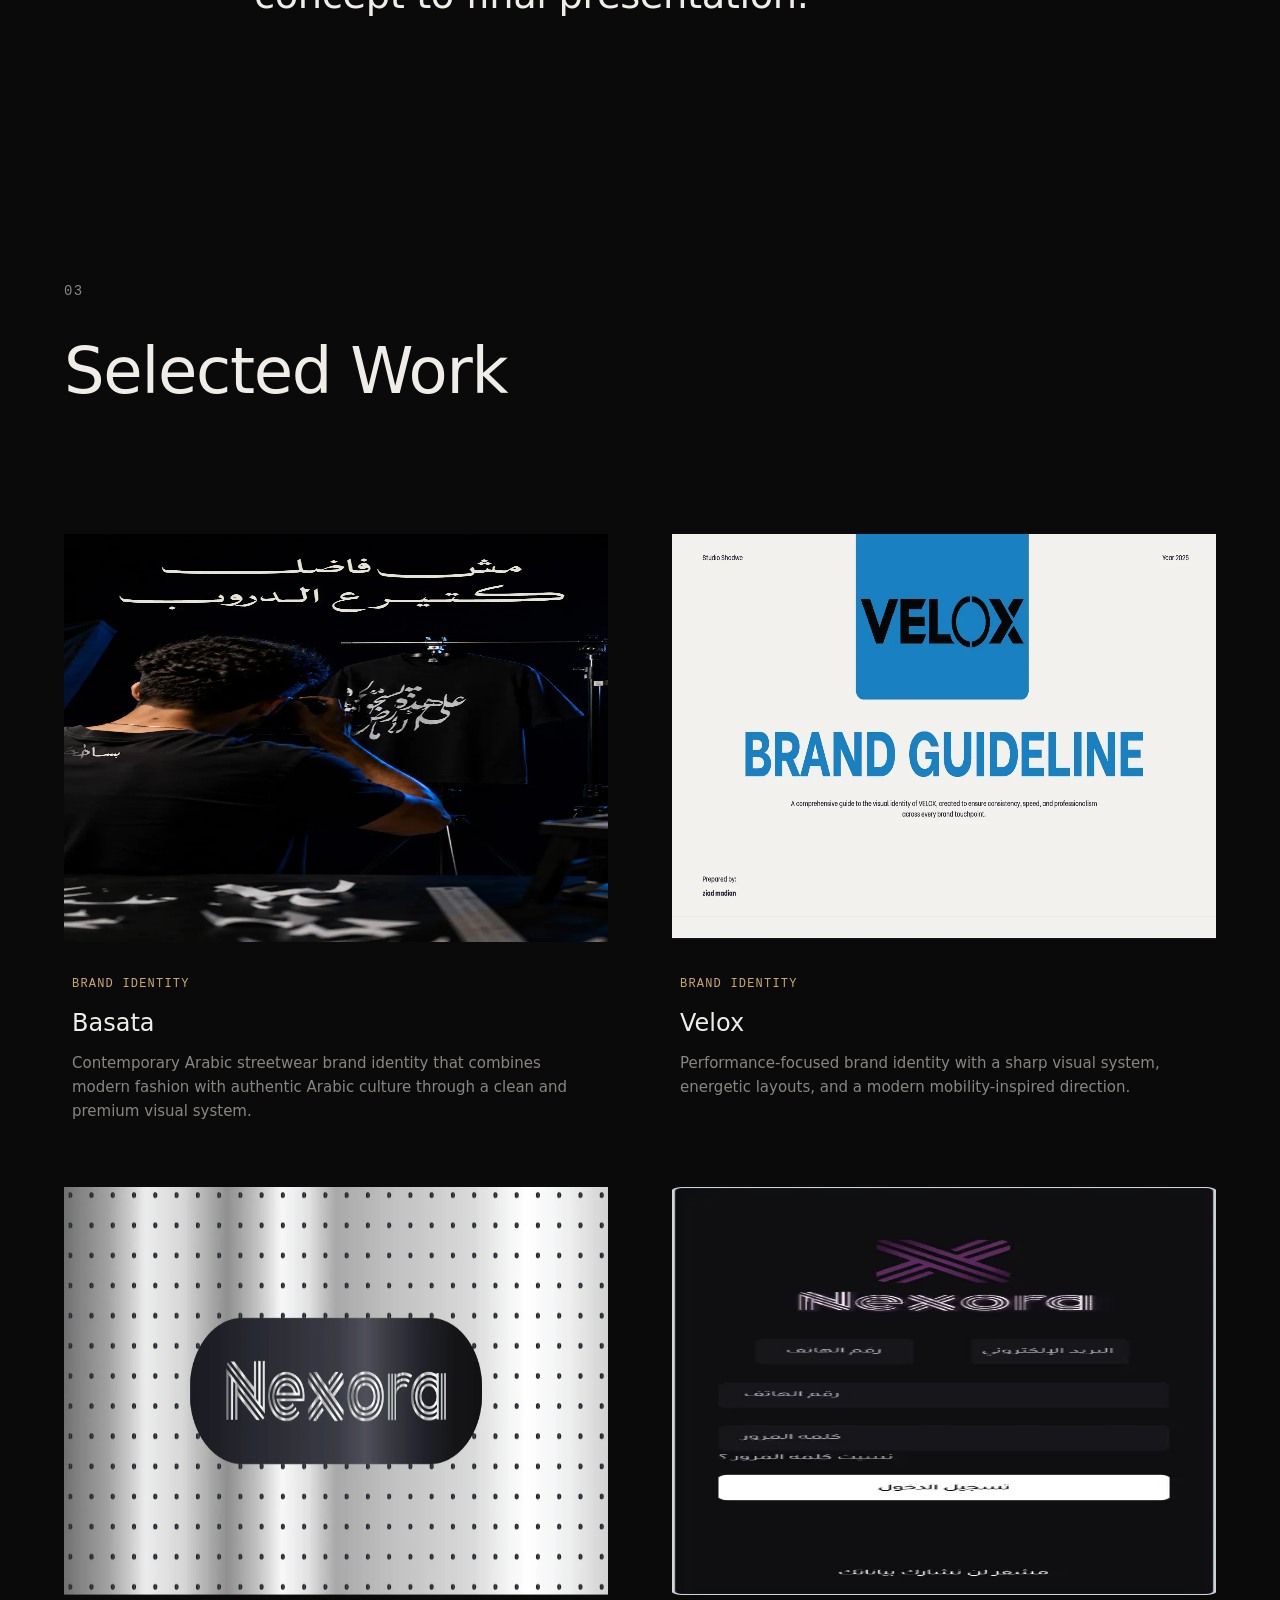
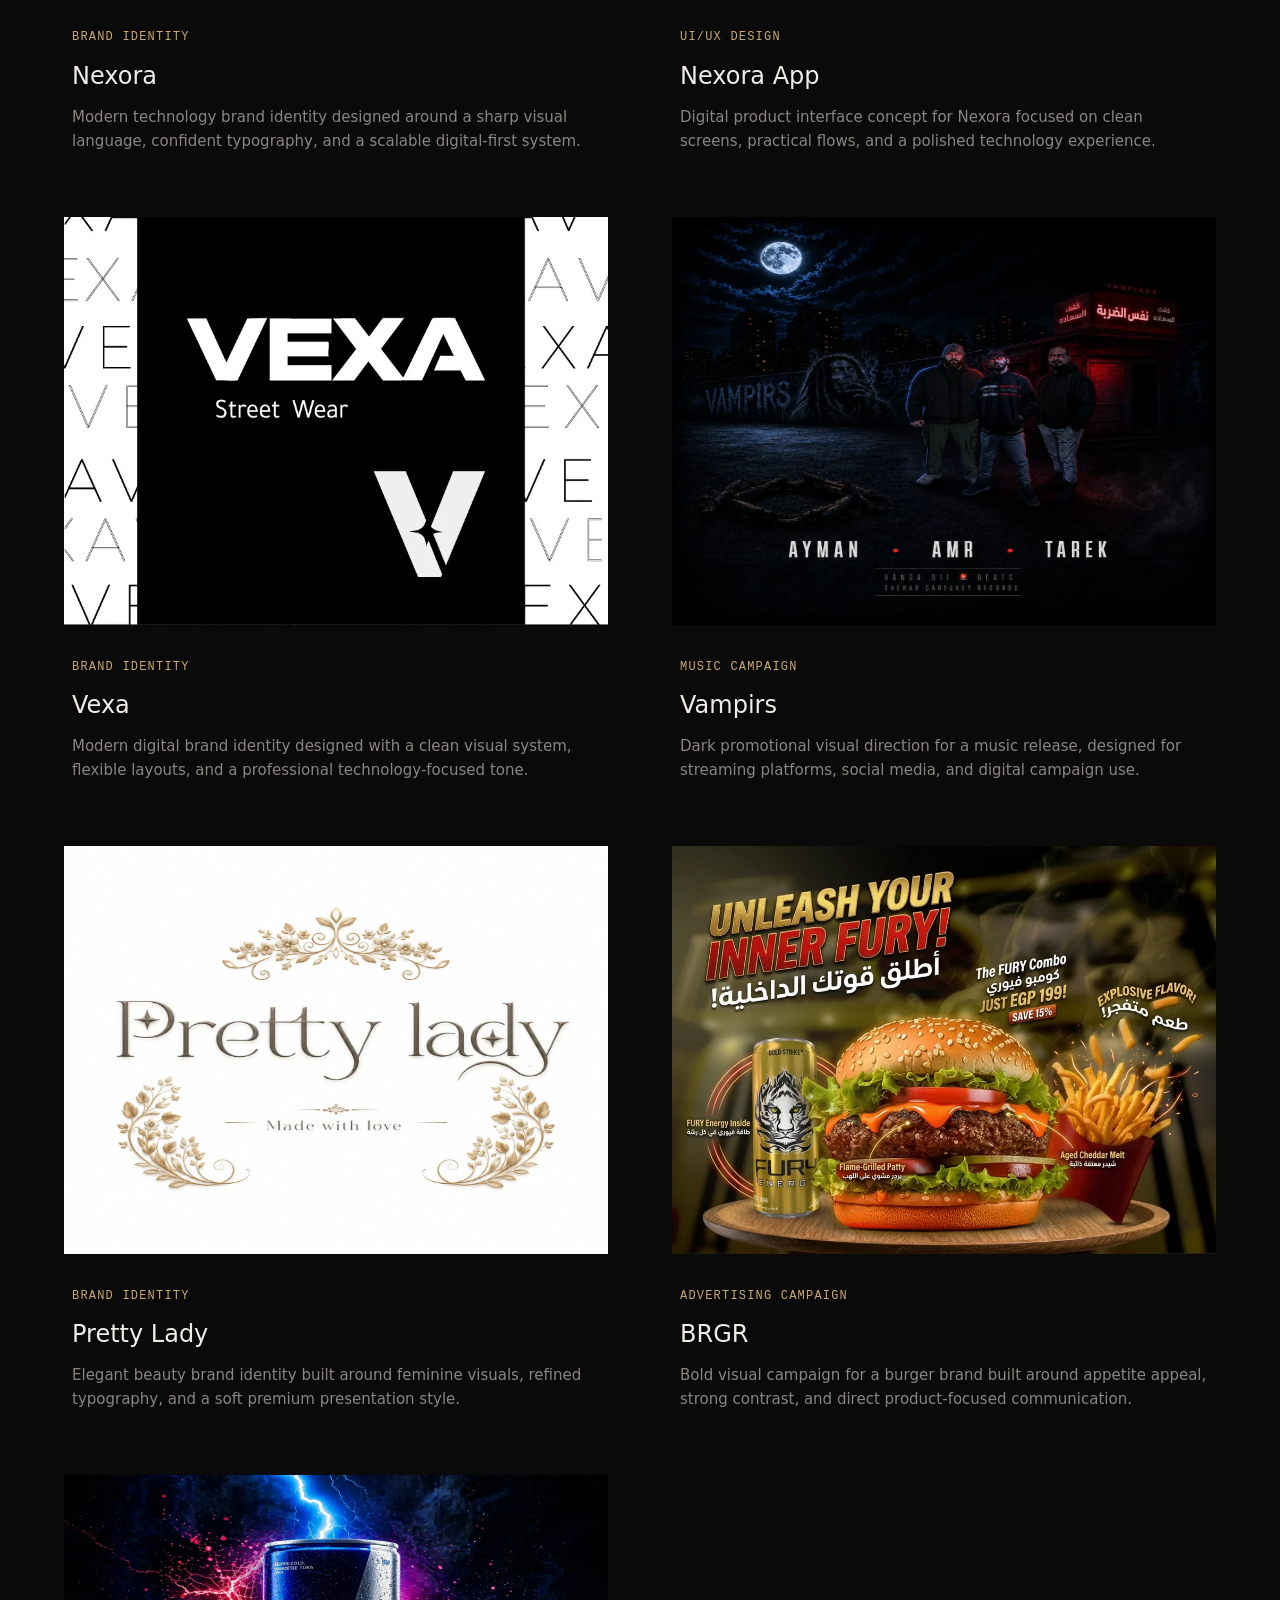
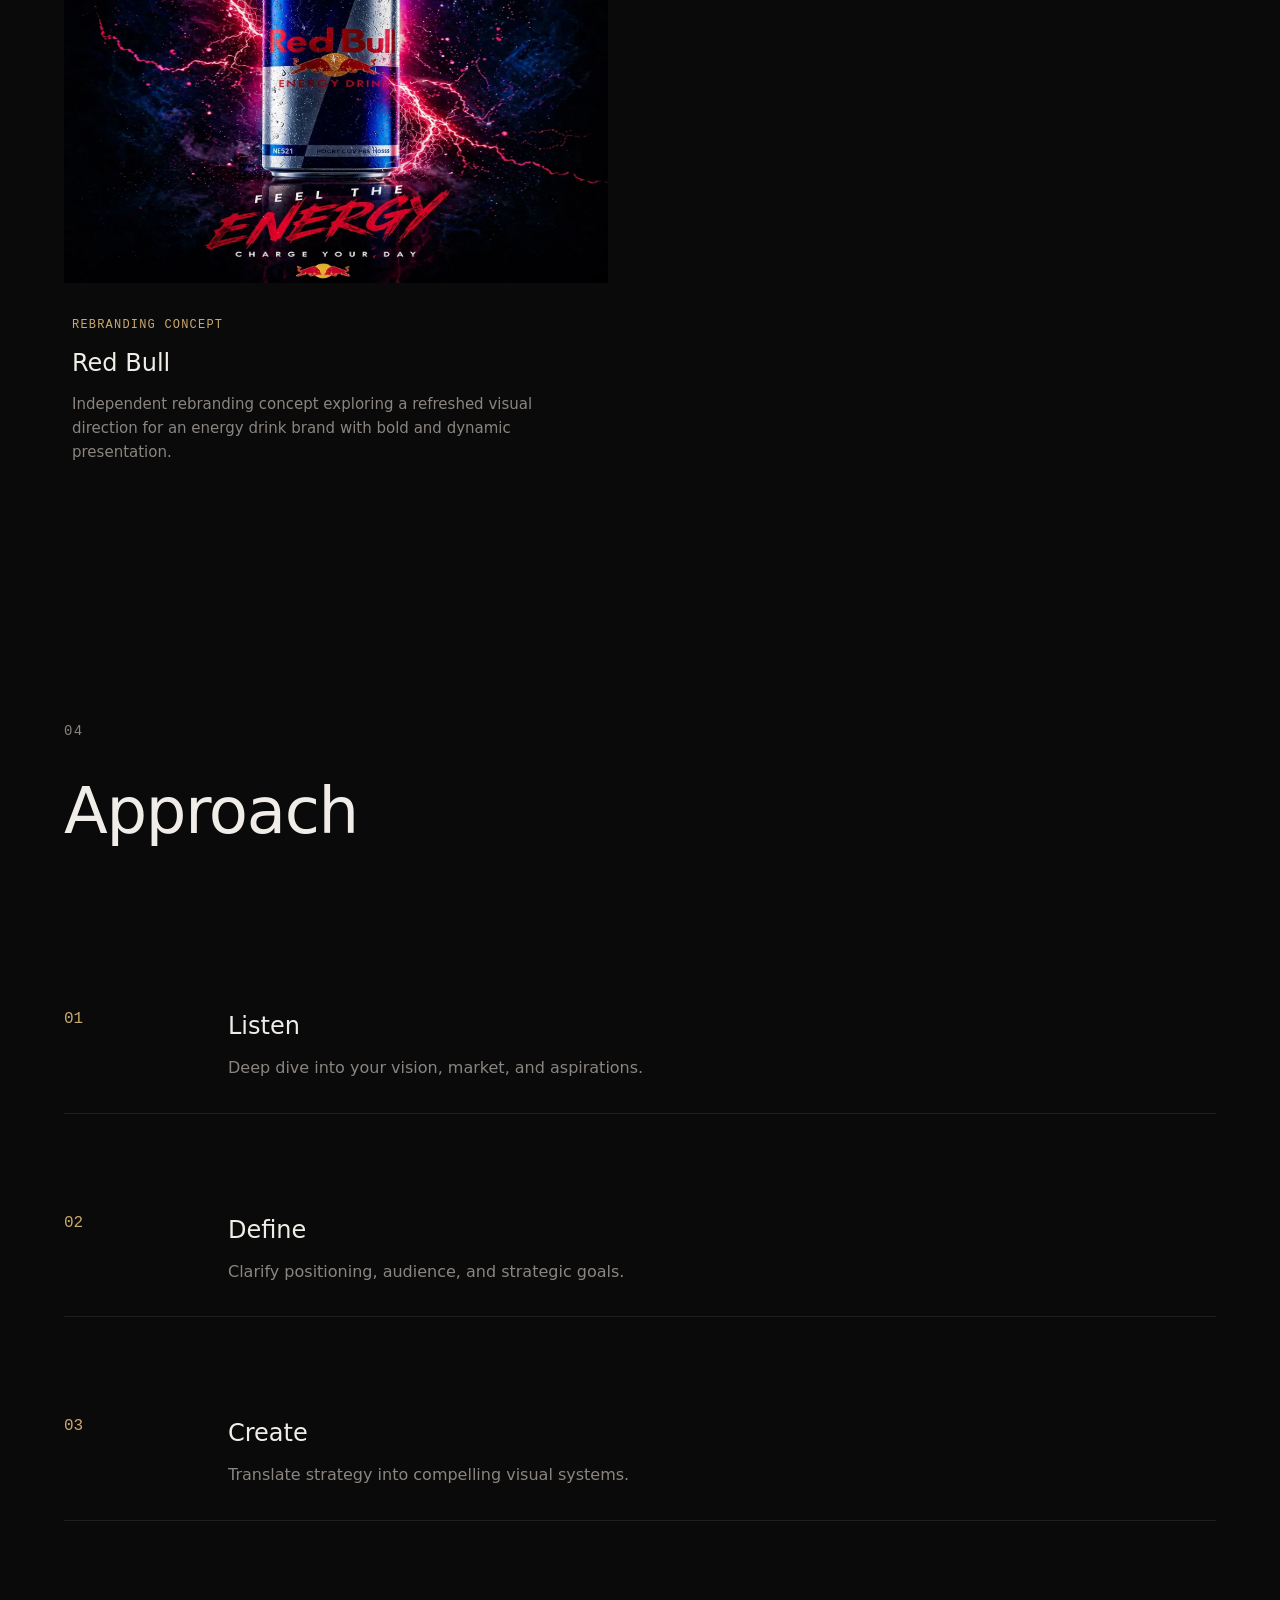
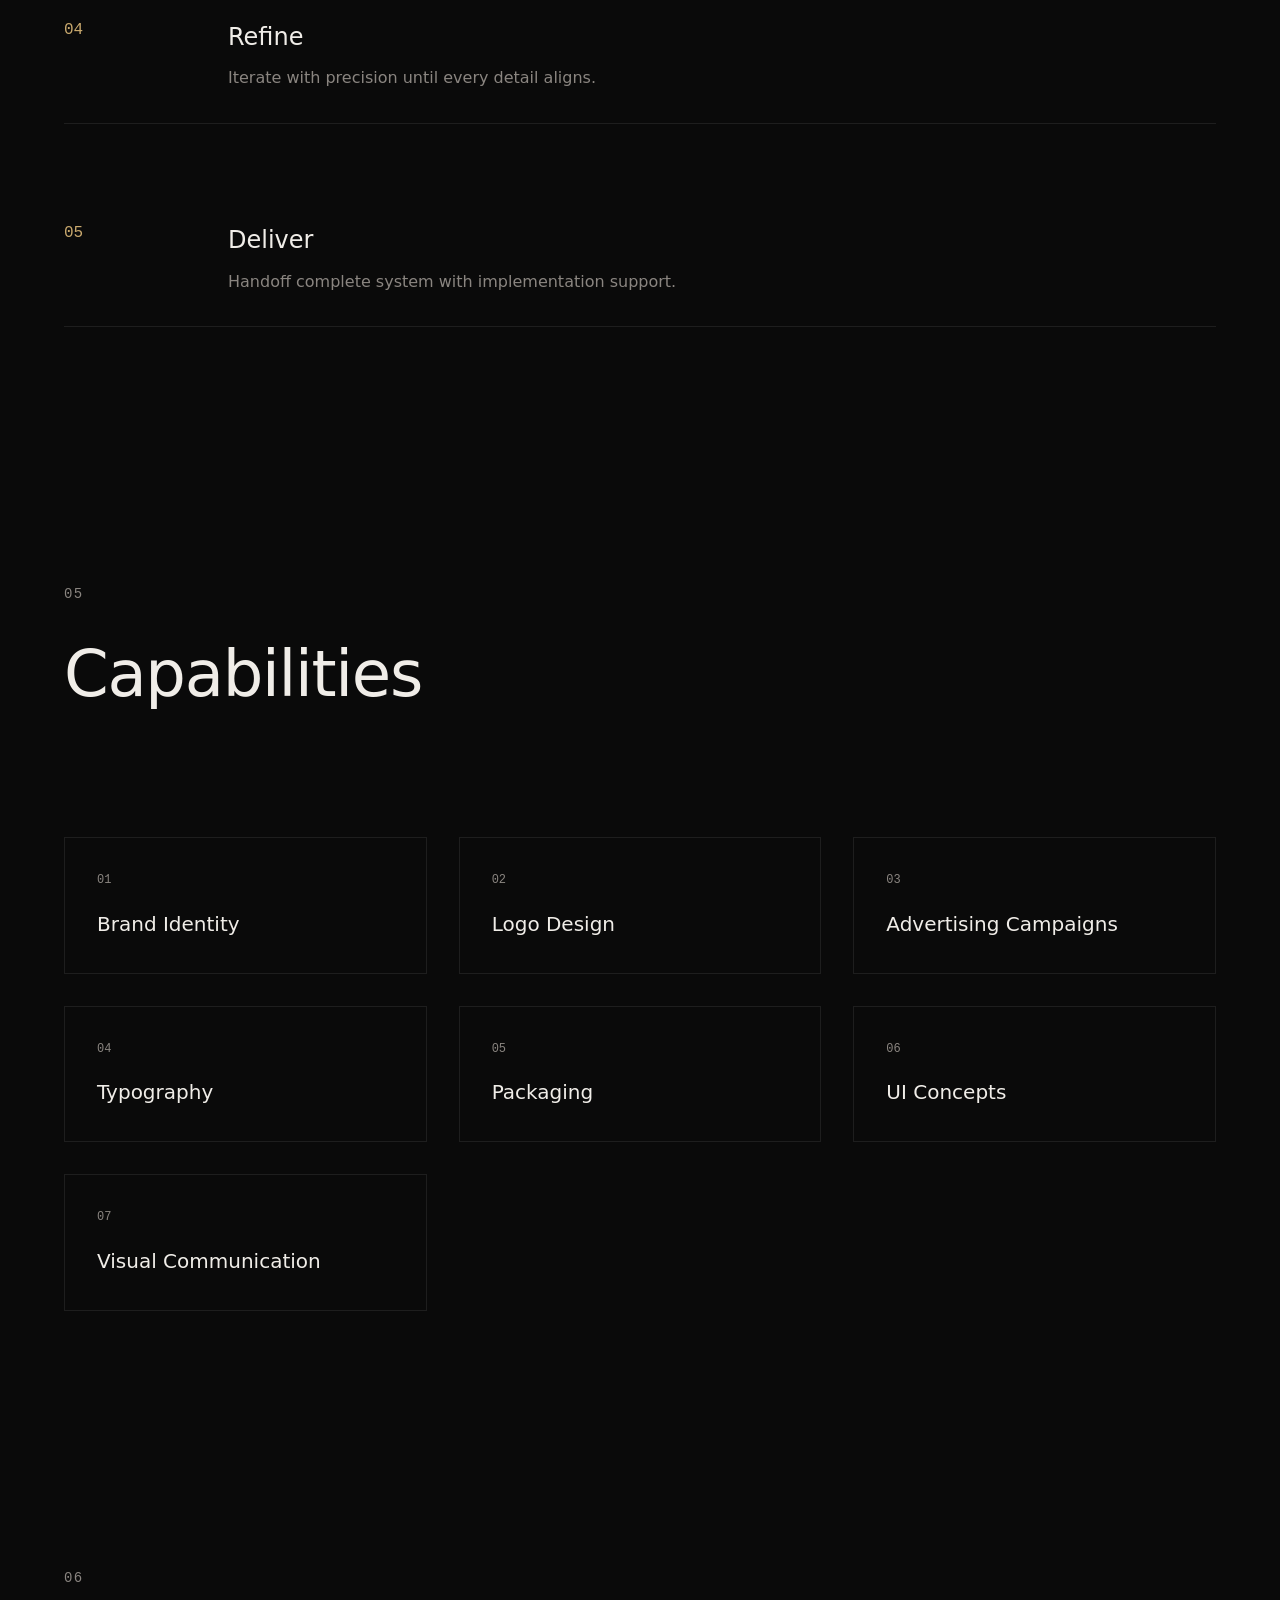
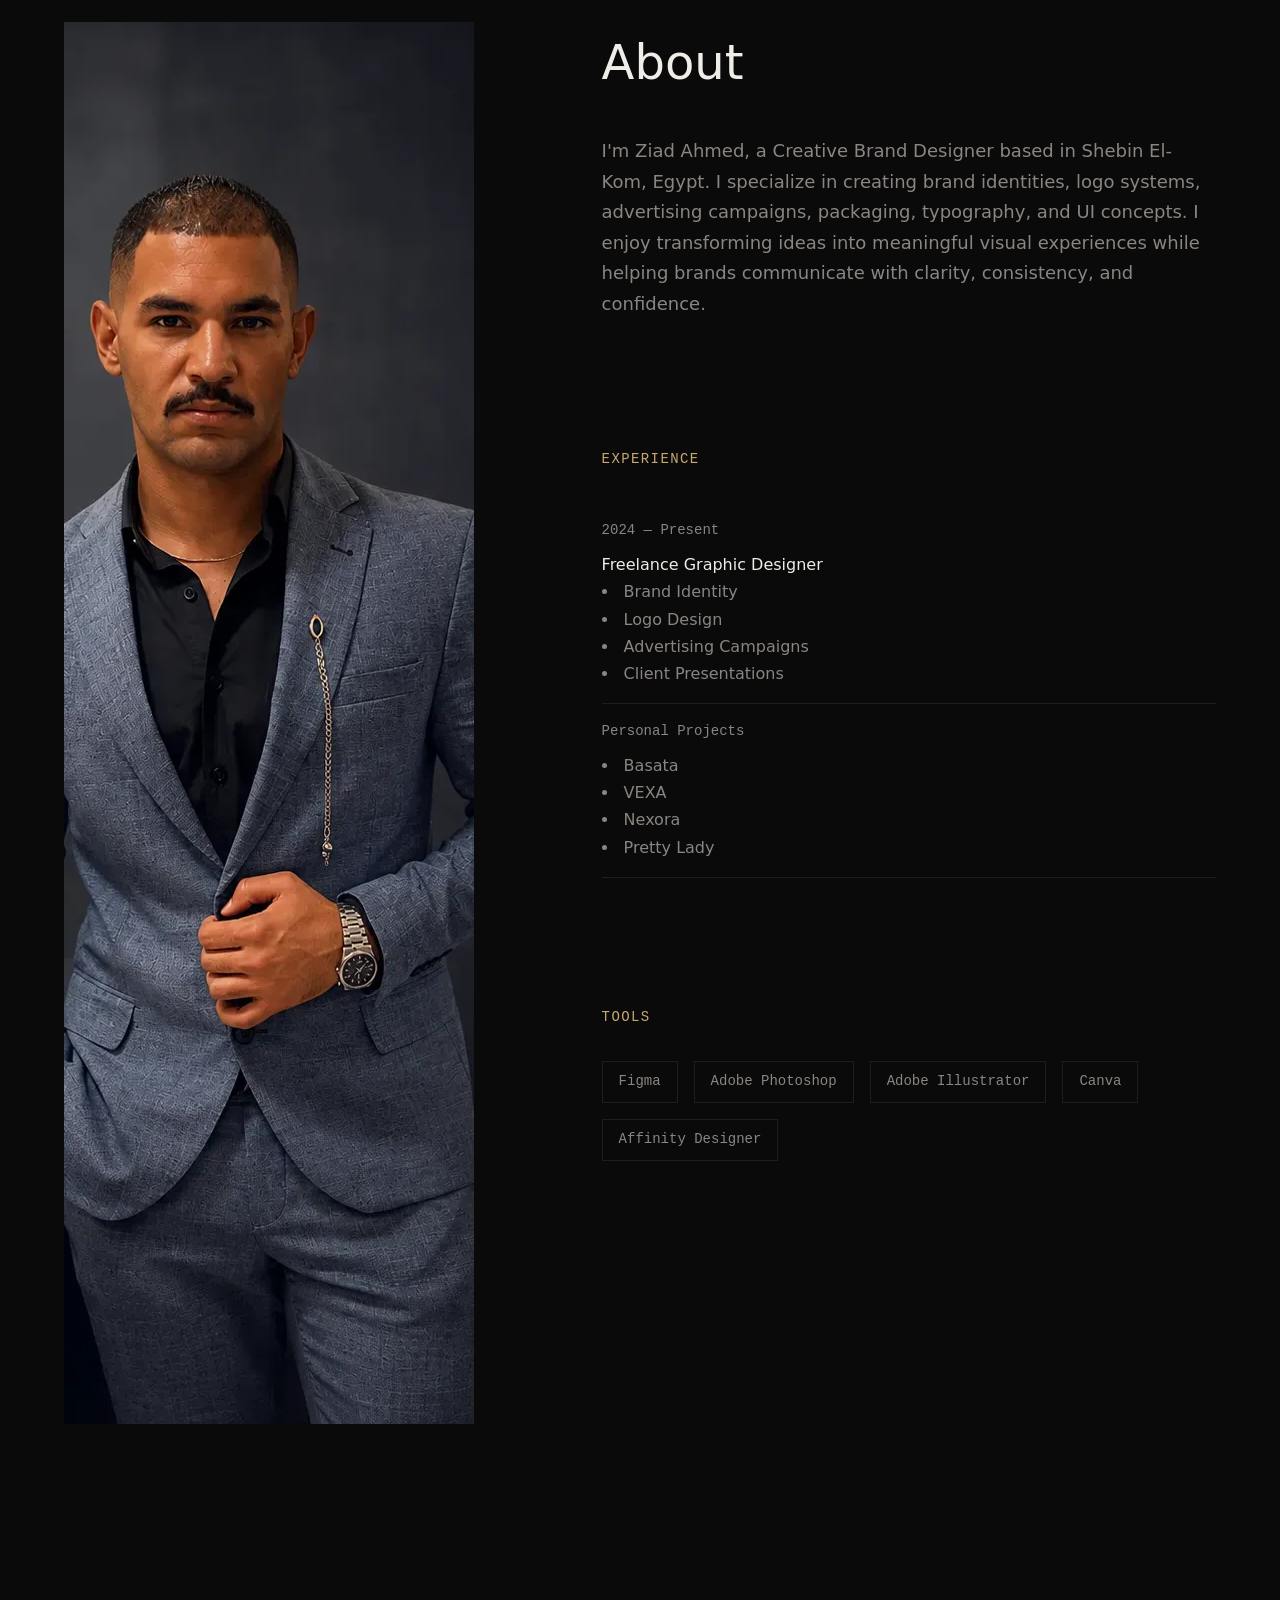
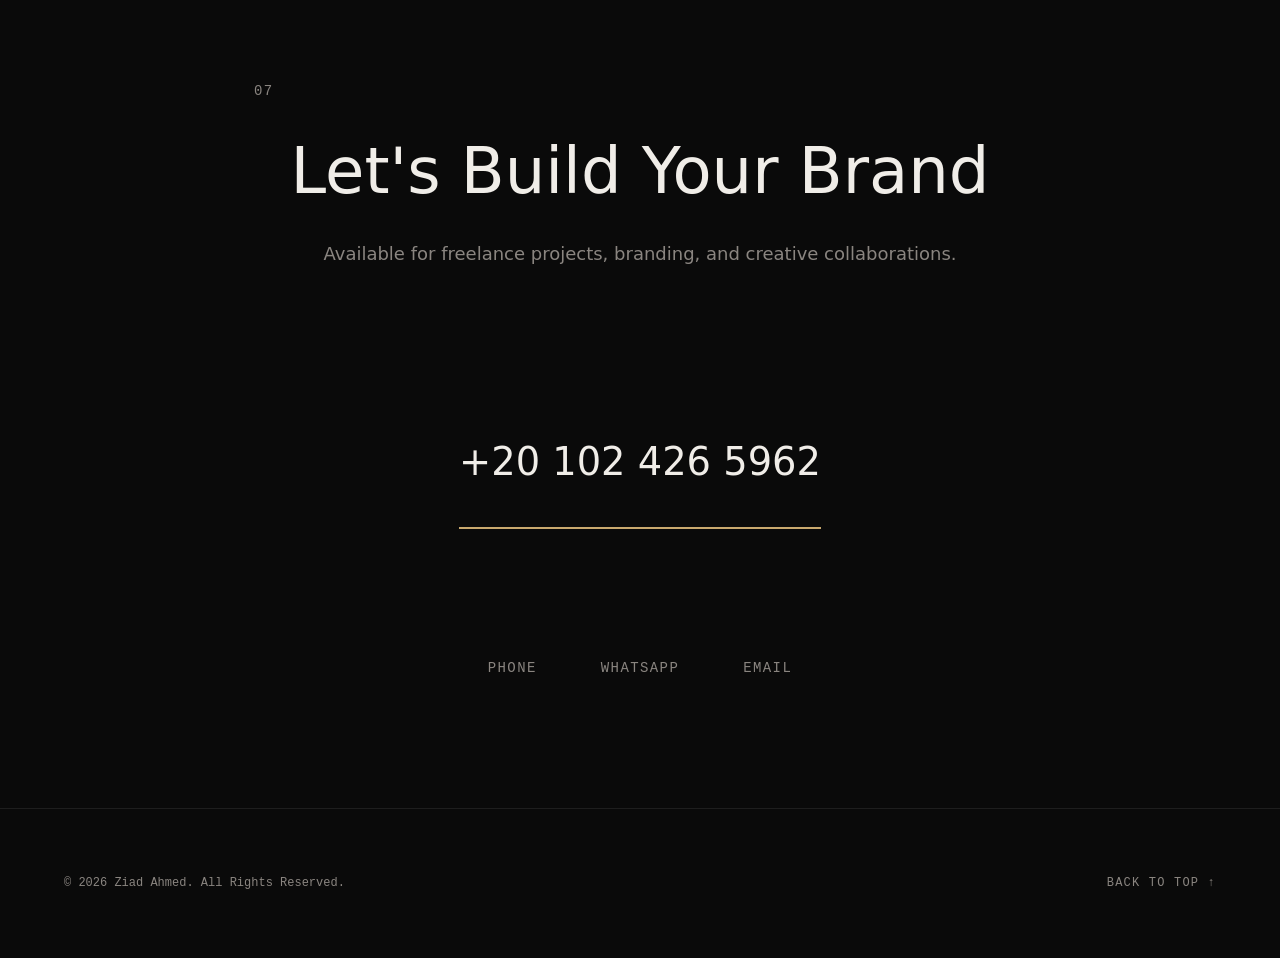
==== commit 1022089f: "fix: resolve final production validation issues" ====
--- a/index.html
+++ b/index.html
@@ -6,7 +6,7 @@
     <meta name="viewport" content="width=device-width, initial-scale=1.0">
     <title>Ziad Ahmed | Creative Brand Designer Portfolio</title>
     <meta name="description"
-        content="Ziad Ahmed is a creative brand designer specializing in brand identity, logo design, advertising campaigns, packaging, typography, and visual communication.">
+        content="Portfolio of Ziad Ahmed, a creative brand designer specializing in brand identity, logo design, advertising campaigns, packaging, typography, and visual communication.">
     <link rel="canonical" href="https://ziad-portfolio.pages.dev/">
     <link rel="icon" type="image/webp" href="assets/images/profile/personal-photo_result.webp">
     <link rel="apple-touch-icon" href="assets/images/profile/personal-photo_result.webp">
@@ -14,14 +14,14 @@
     <meta property="og:site_name" content="Ziad Ahmed Portfolio">
     <meta property="og:title" content="Ziad Ahmed | Creative Brand Designer Portfolio">
     <meta property="og:description"
-        content="Brand identity, logo design, advertising campaigns, packaging, typography, and visual communication portfolio by Ziad Ahmed.">
+        content="Explore brand identity, logo design, advertising, packaging, typography, and visual communication work by Ziad Ahmed.">
     <meta property="og:url" content="https://ziad-portfolio.pages.dev/">
     <meta property="og:image" content="https://ziad-portfolio.pages.dev/assets/images/profile/pesonal-cove-photo_result.webp">
     <meta property="og:image:alt" content="Ziad Ahmed creative brand design portfolio cover">
     <meta name="twitter:card" content="summary_large_image">
     <meta name="twitter:title" content="Ziad Ahmed | Creative Brand Designer Portfolio">
     <meta name="twitter:description"
-        content="Explore selected brand identity, logo design, campaign, packaging, and visual communication work by Ziad Ahmed.">
+        content="Creative brand design portfolio featuring identity systems, campaigns, packaging, typography, and visual communication.">
     <meta name="twitter:image" content="https://ziad-portfolio.pages.dev/assets/images/profile/pesonal-cove-photo_result.webp">
     <meta name="twitter:image:alt" content="Ziad Ahmed creative brand design portfolio cover">
     <link rel="stylesheet" href="assets/css/style.css">
@@ -203,7 +203,7 @@
                 <div class="about__grid">
                     <div class="about__portrait">
                         <img src="assets/images/profile/personal-photo_result.webp" alt="Ziad Ahmed creative brand designer portrait"
-                            loading="lazy" decoding="async" class="portrait-placeholder">
+                            width="1122" height="1402" loading="lazy" decoding="async" class="portrait-placeholder">
                     </div>
 
                     <div class="about__content">
@@ -265,11 +265,11 @@
                         creative collaborations.
                     </p>
 
-                    <a href="tel:+201024265962" class="contact__email" data-hover>+20 102 426 5962</a>
+                    <a href="tel:+201024265962" class="contact__email" data-hover>+20&nbsp;102&nbsp;426&nbsp;5962</a>
 
                     <div class="contact__social">
                         <a href="tel:+201024265962" class="social-link" data-hover>Phone</a>
-                        <a href="https://wa.me/201024265962" class="social-link" data-hover>WhatsApp</a>
+                        <a href="https://wa.me/201024265962" class="social-link" rel="noopener noreferrer" data-hover>WhatsApp</a>
                         <a href="mailto:ziadahmed56000@gmail.com" class="social-link" data-hover>Email</a>
                     </div>
                 </div>
@@ -288,7 +288,7 @@
         </div>
     </footer>
 
+<script src="assets/js/script.js"></script>
 </body>
-<script src="assets/js/script.js"></script>
 
 </html>
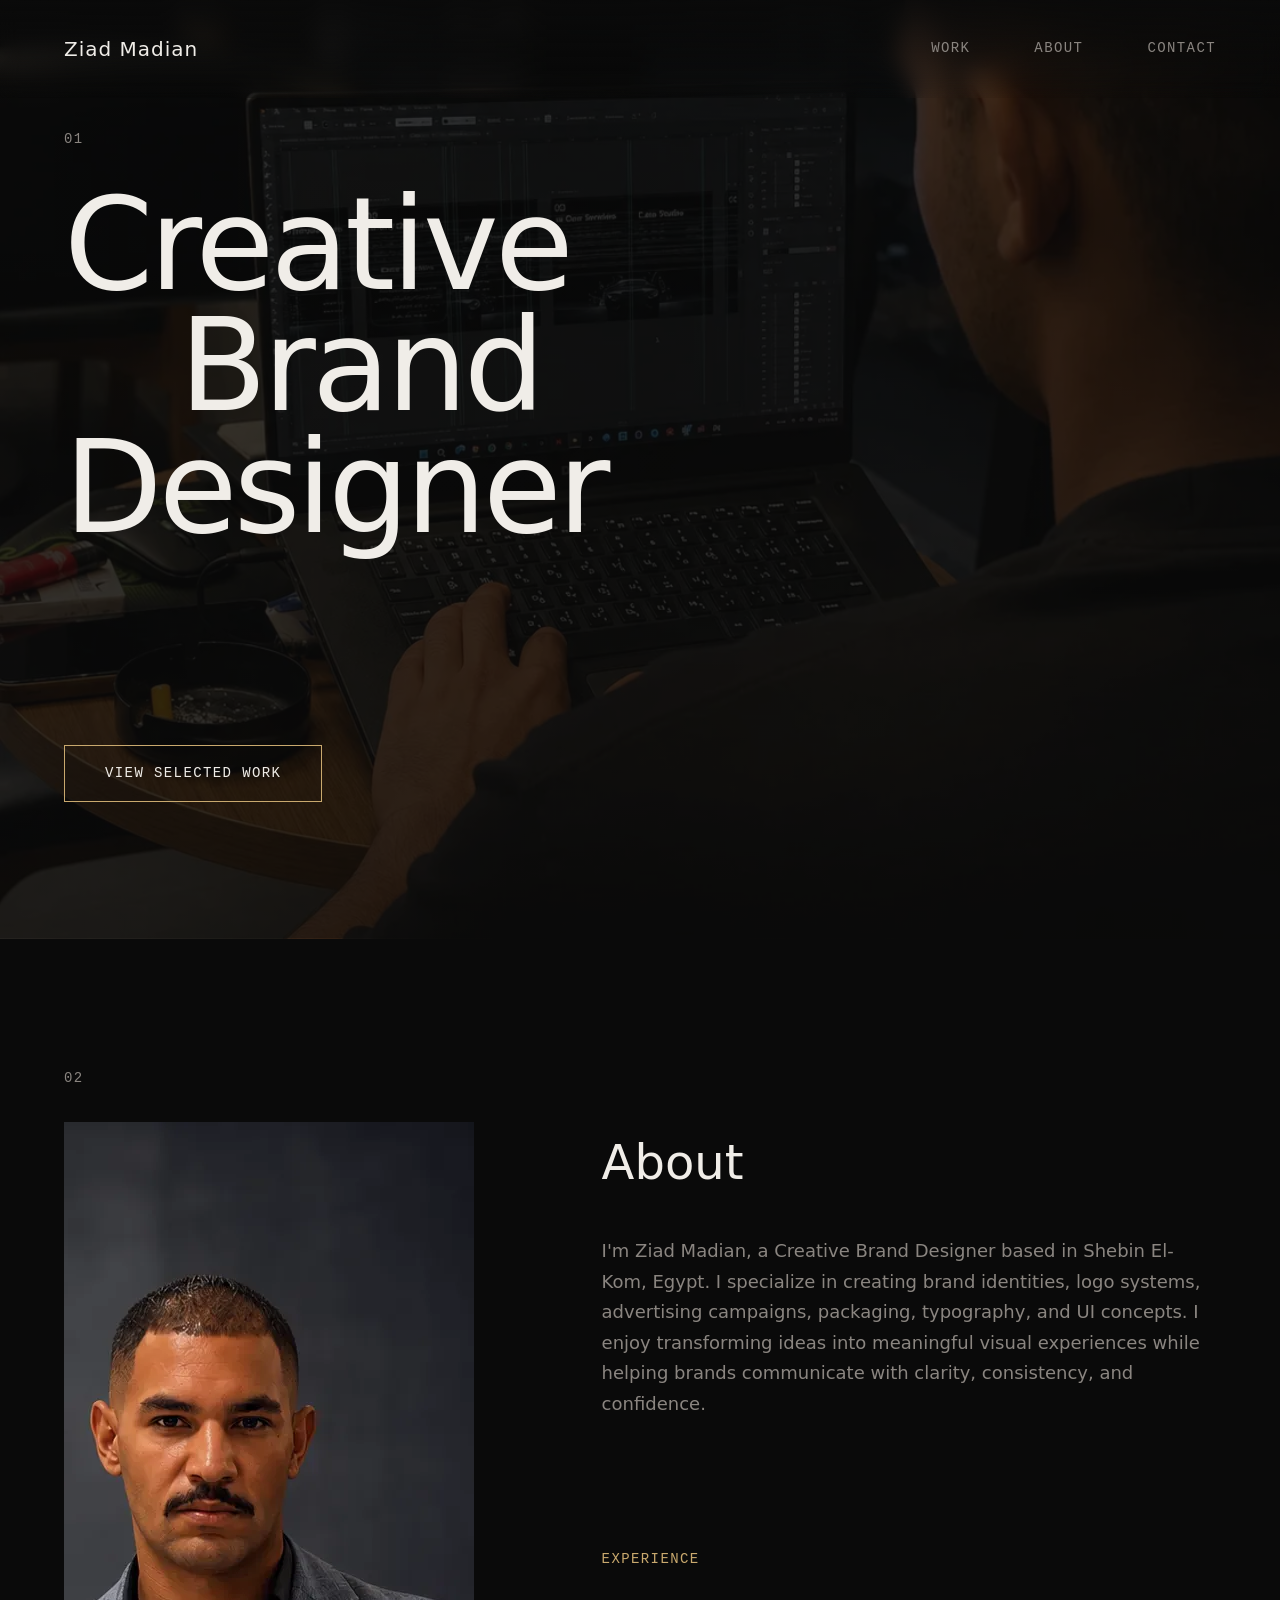
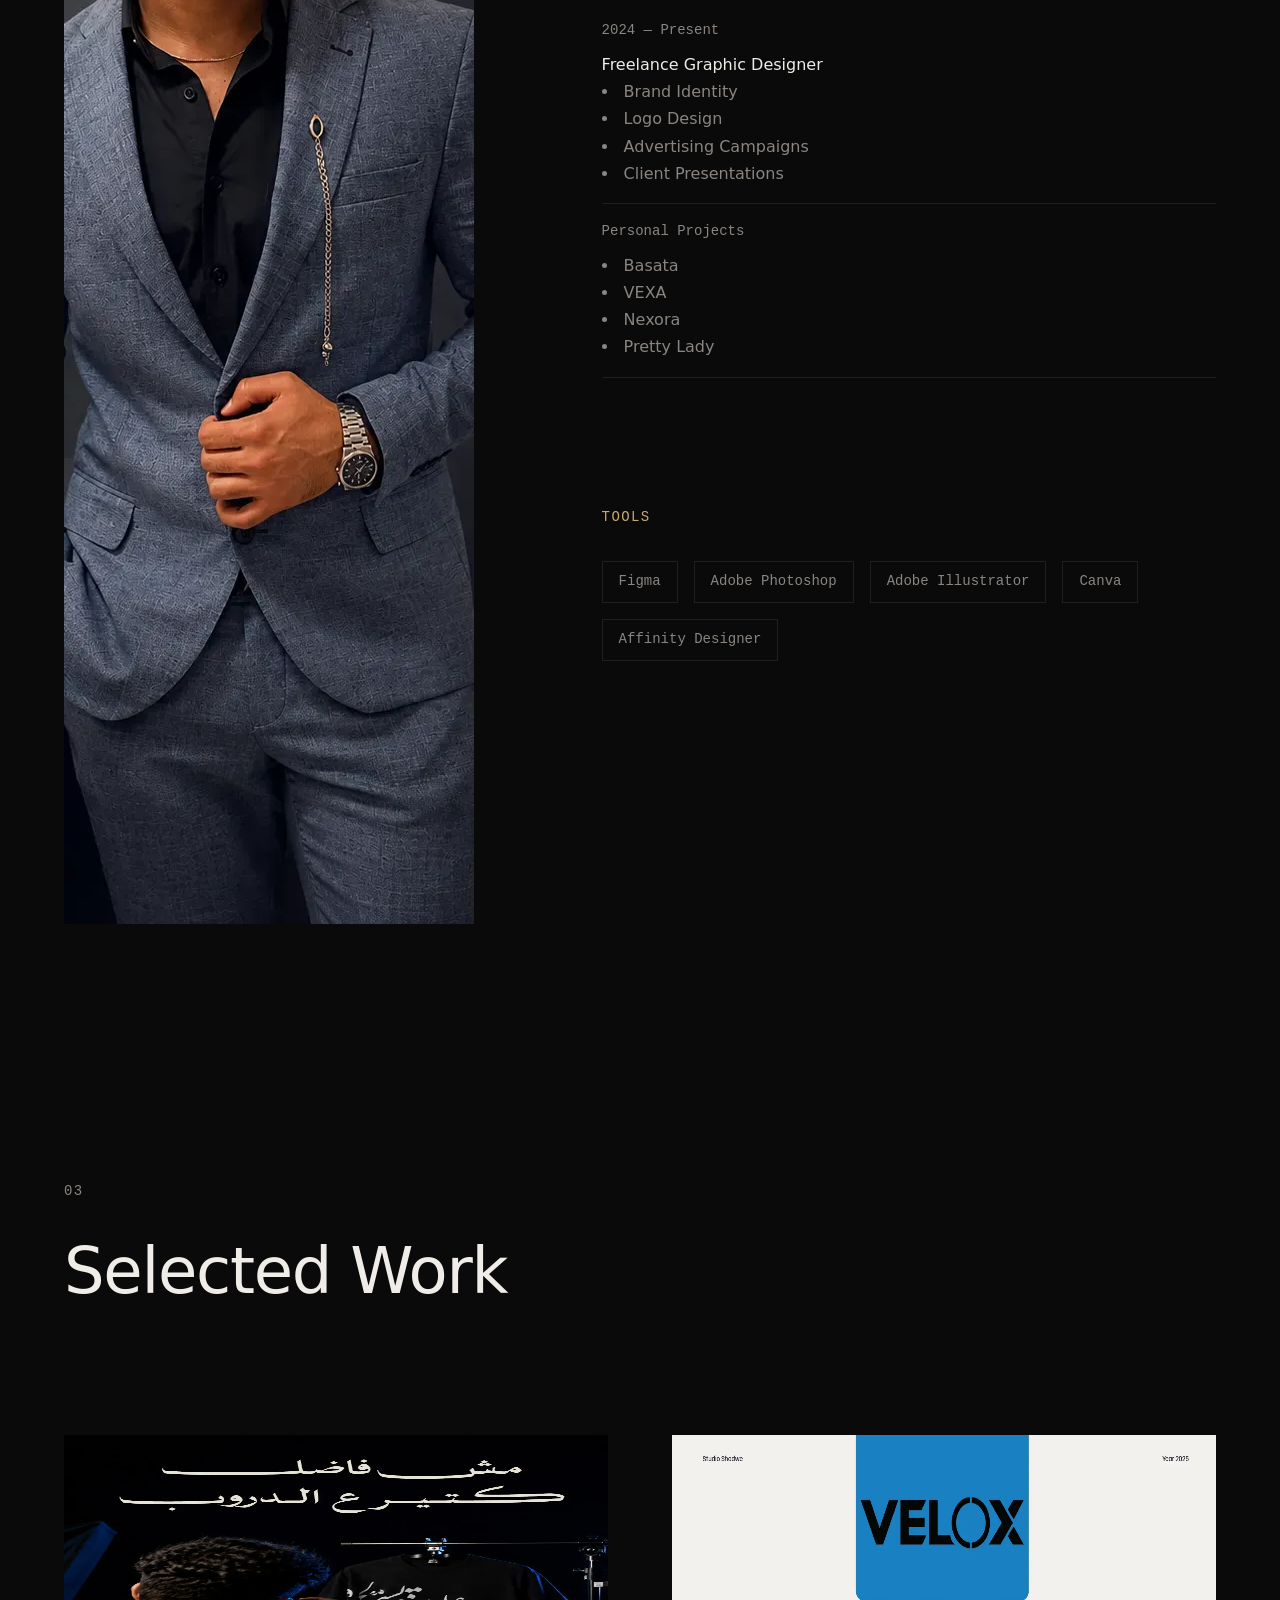
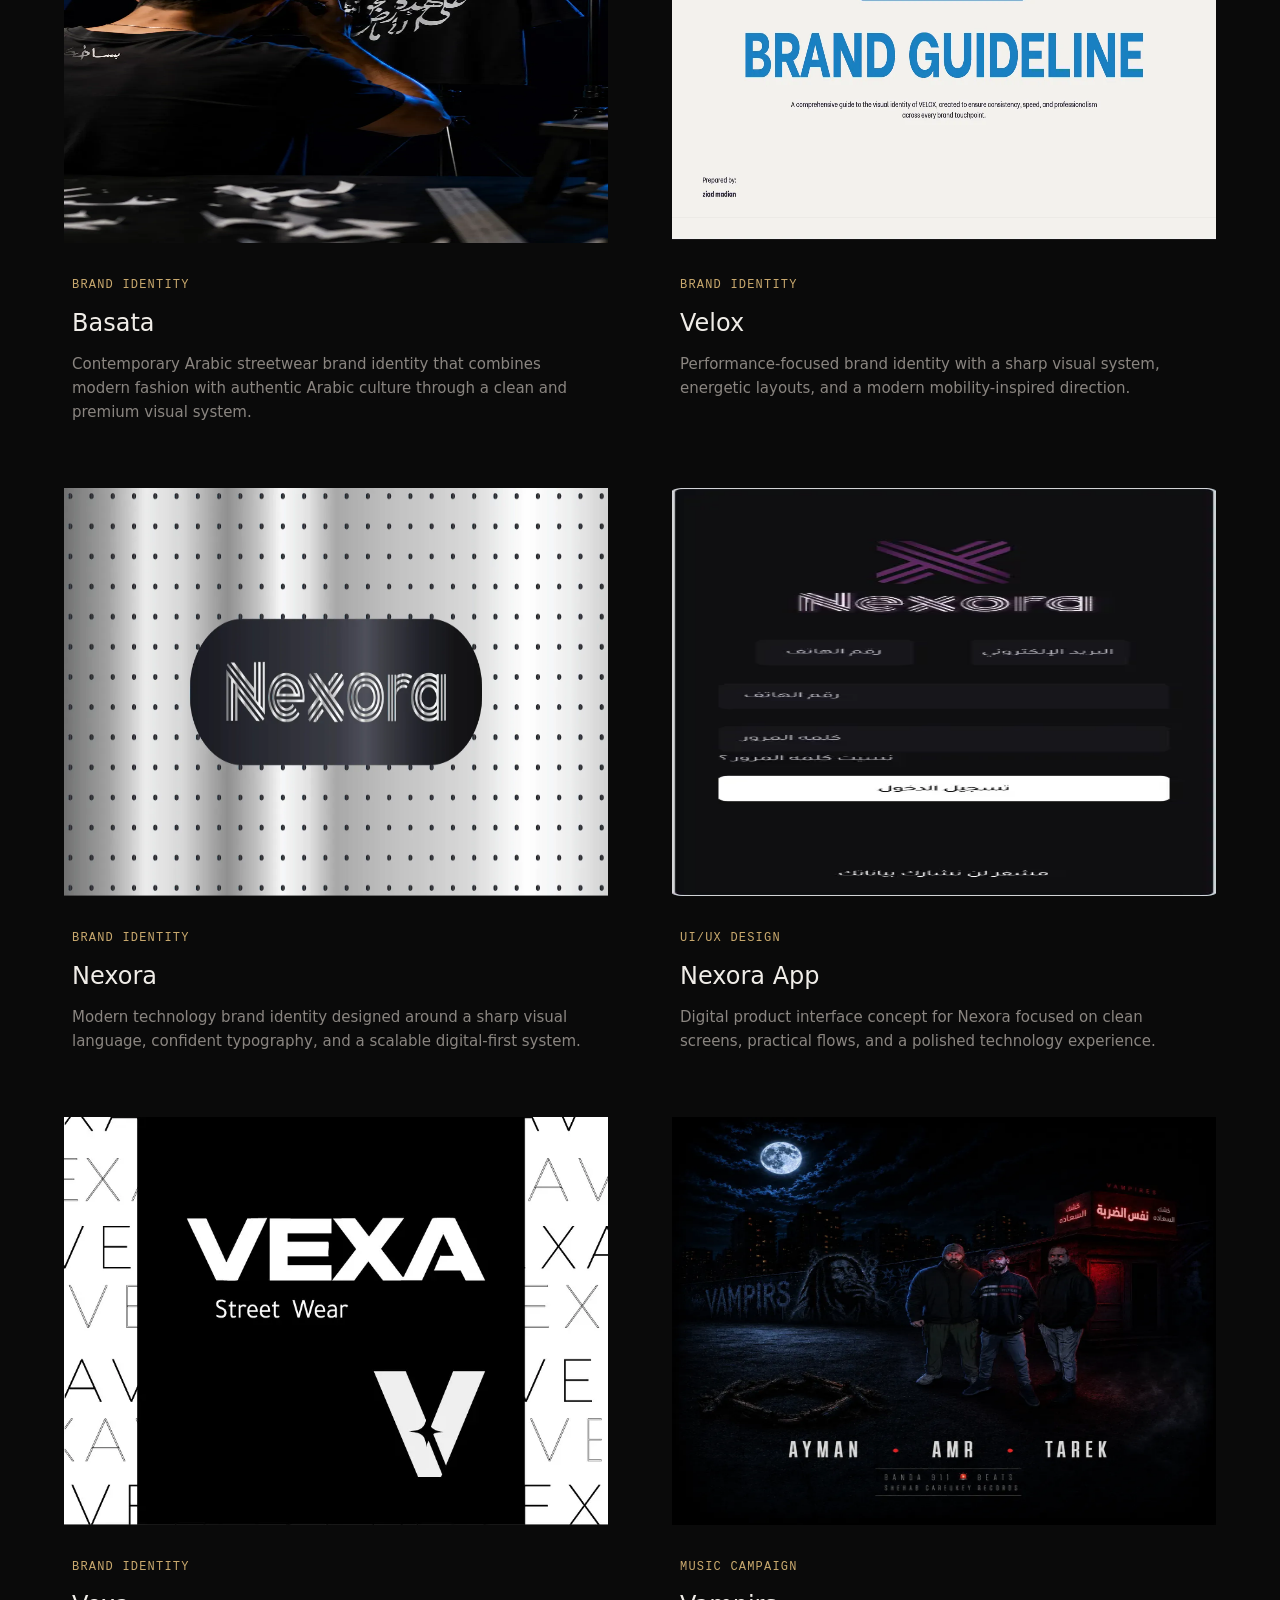
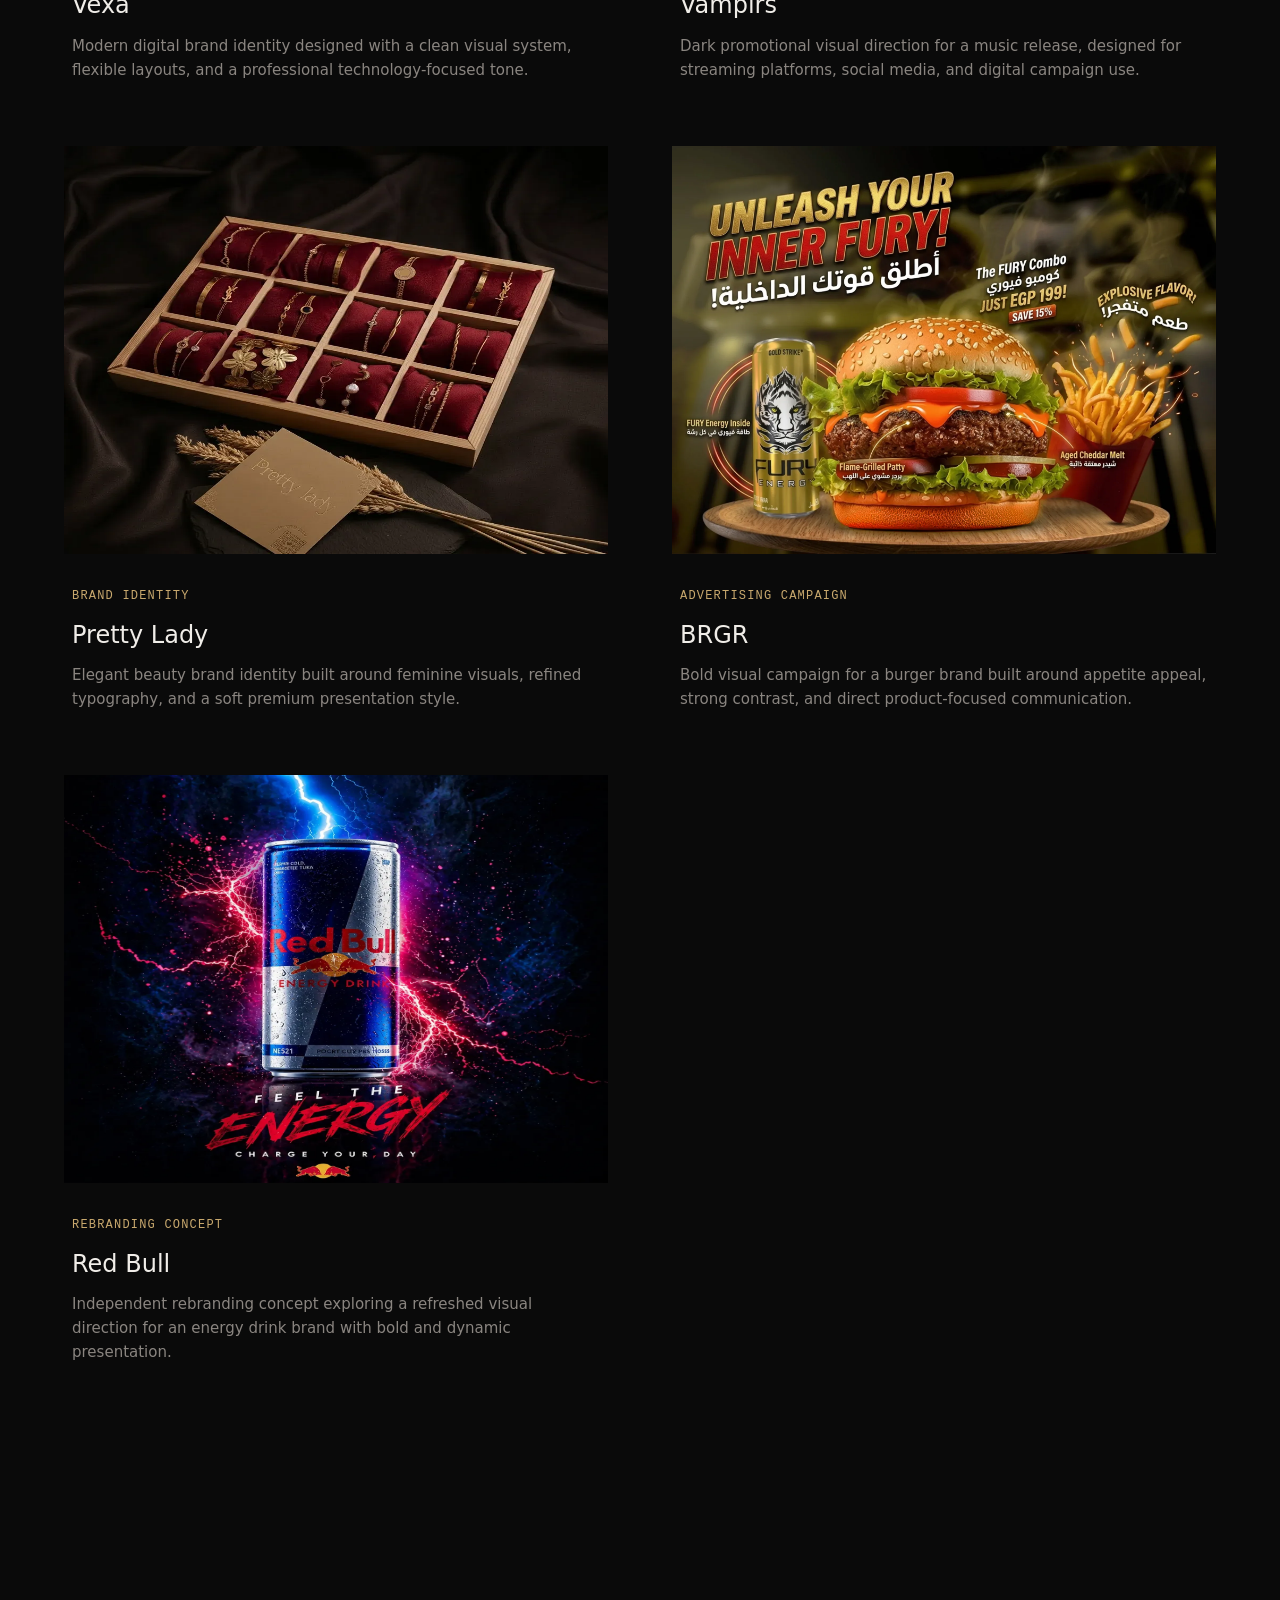
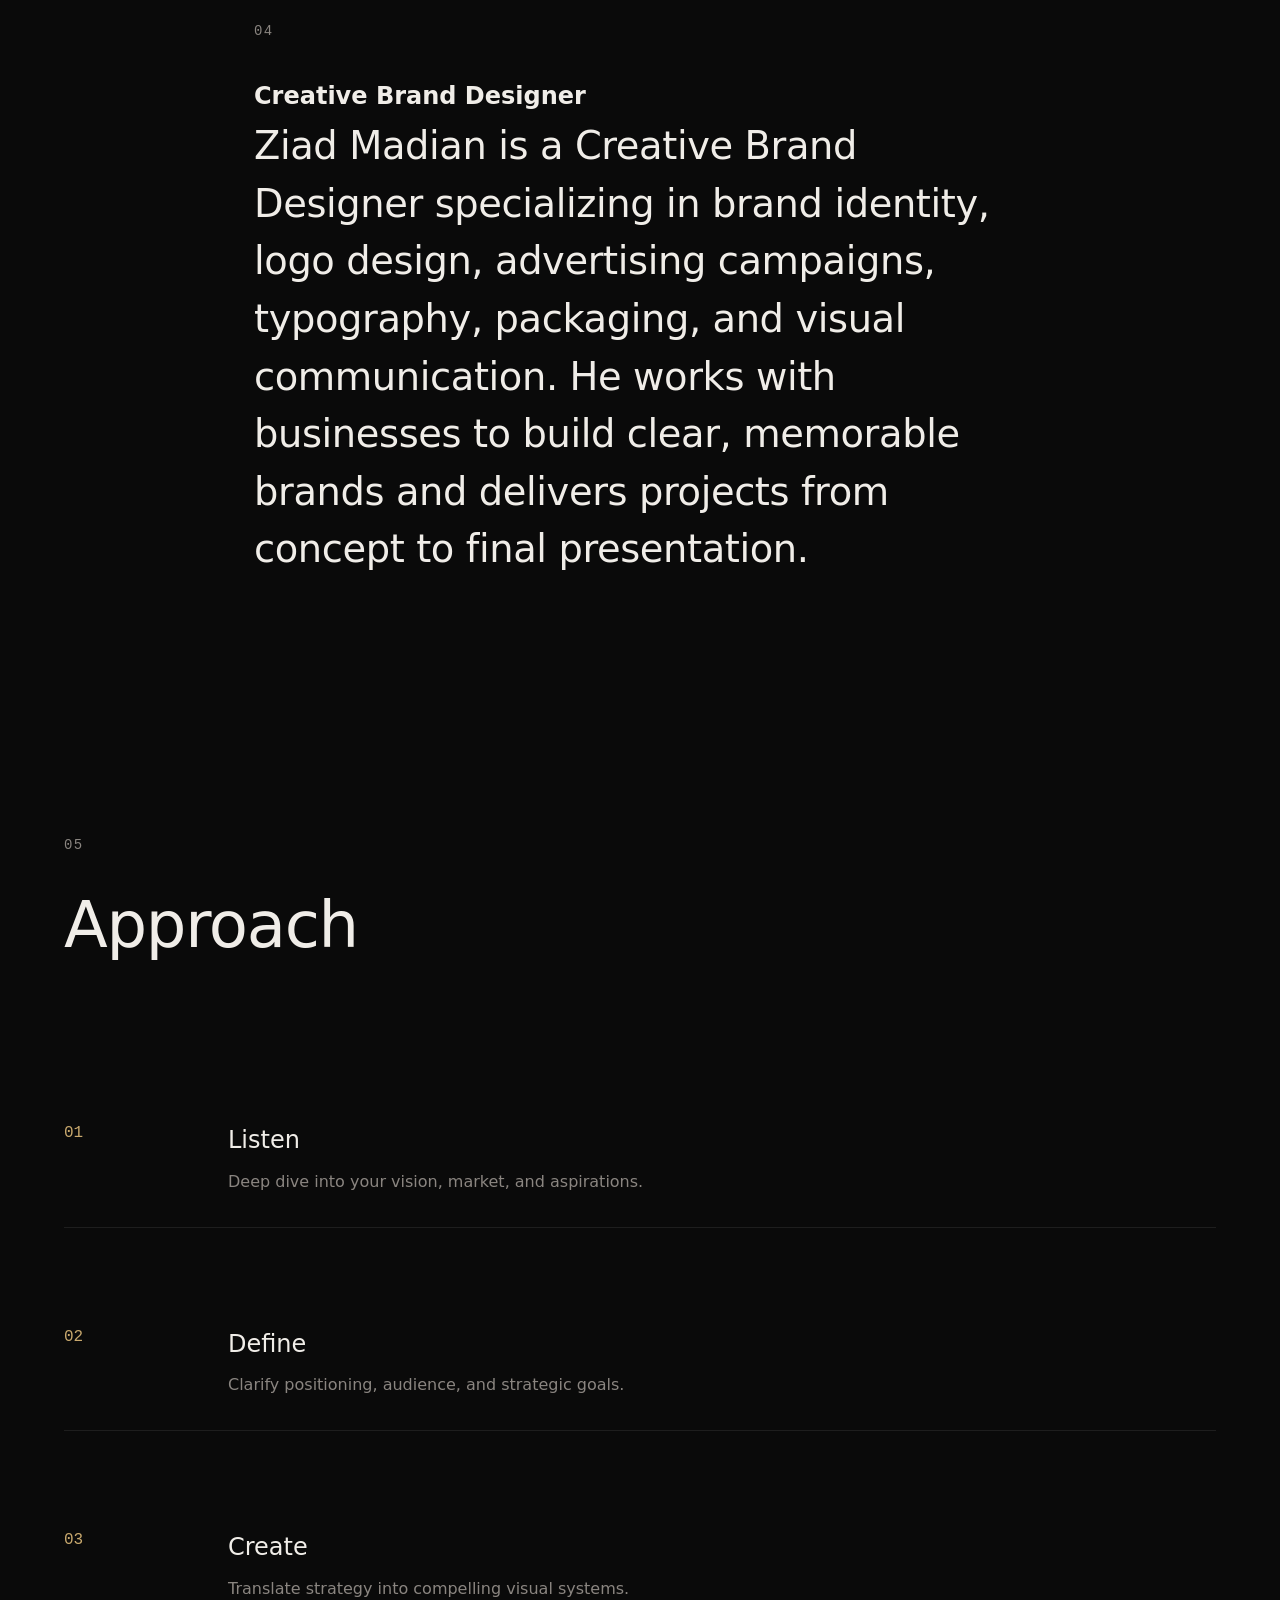
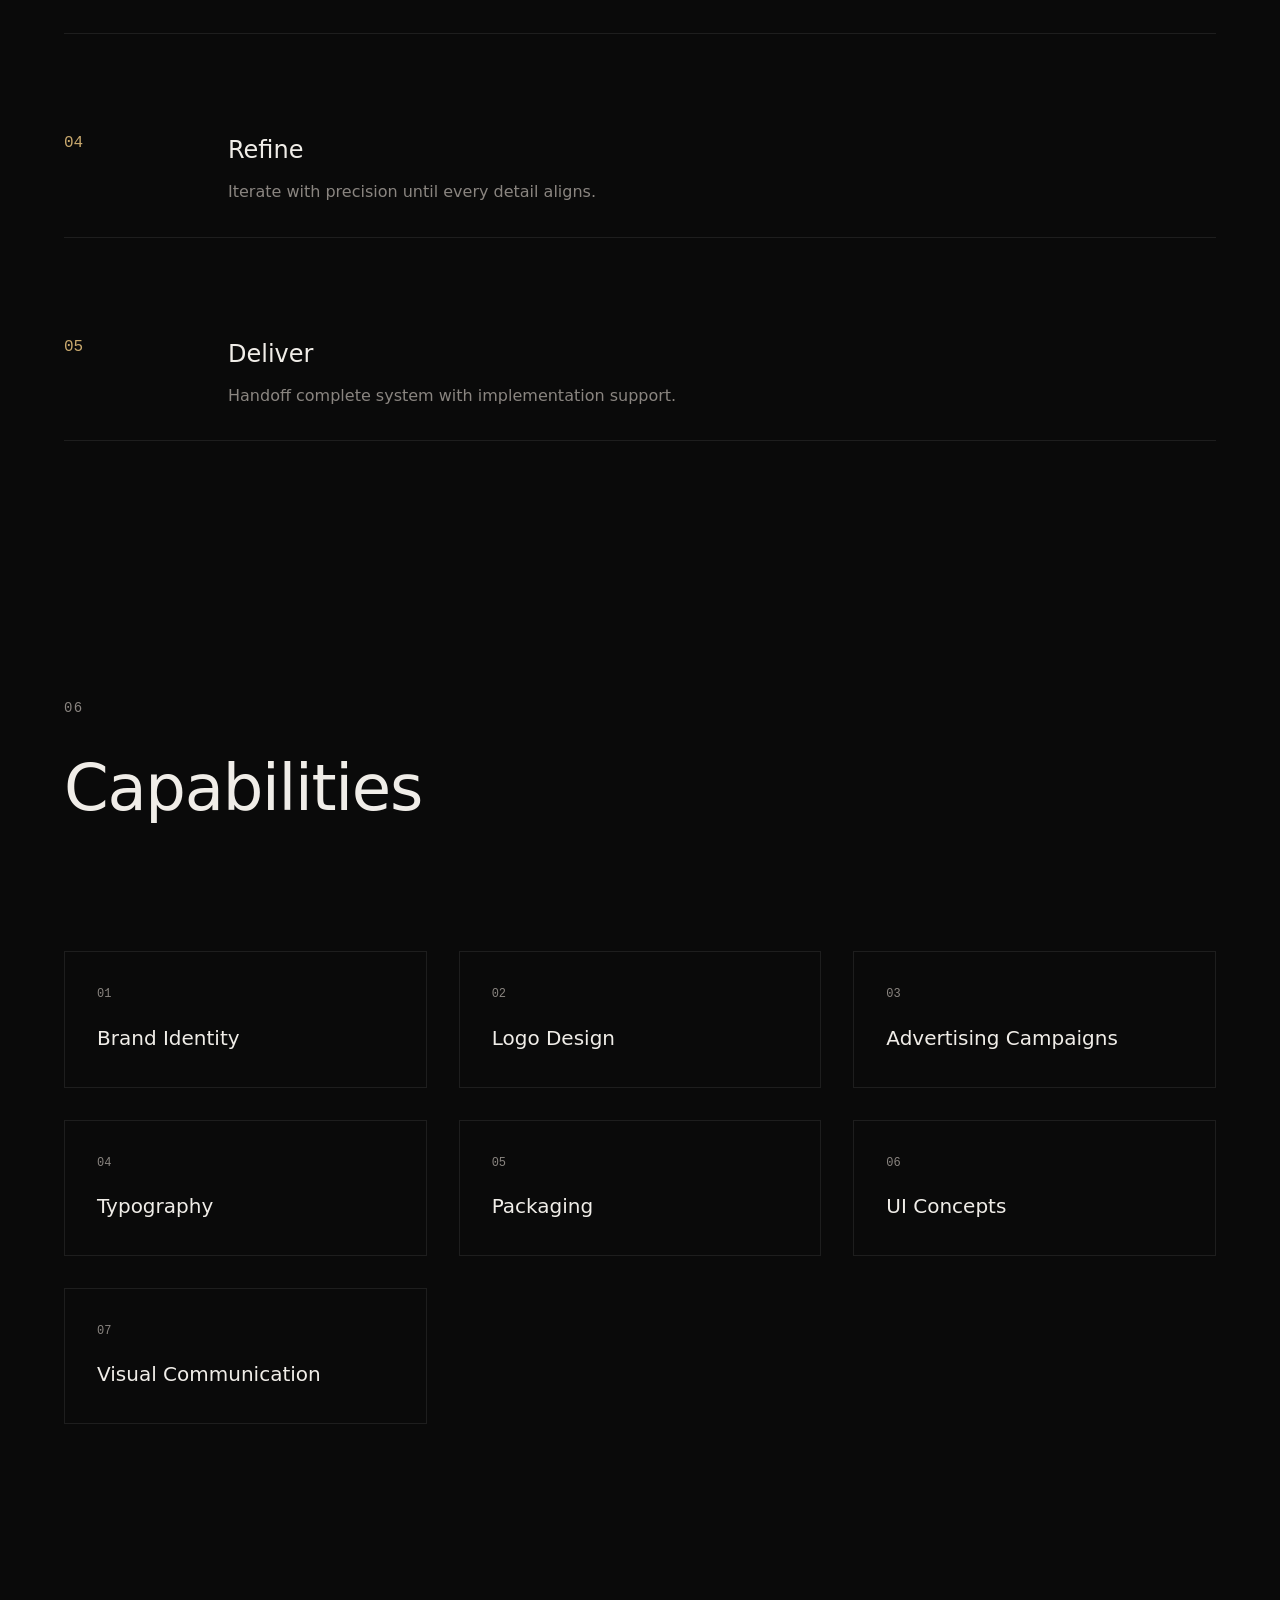
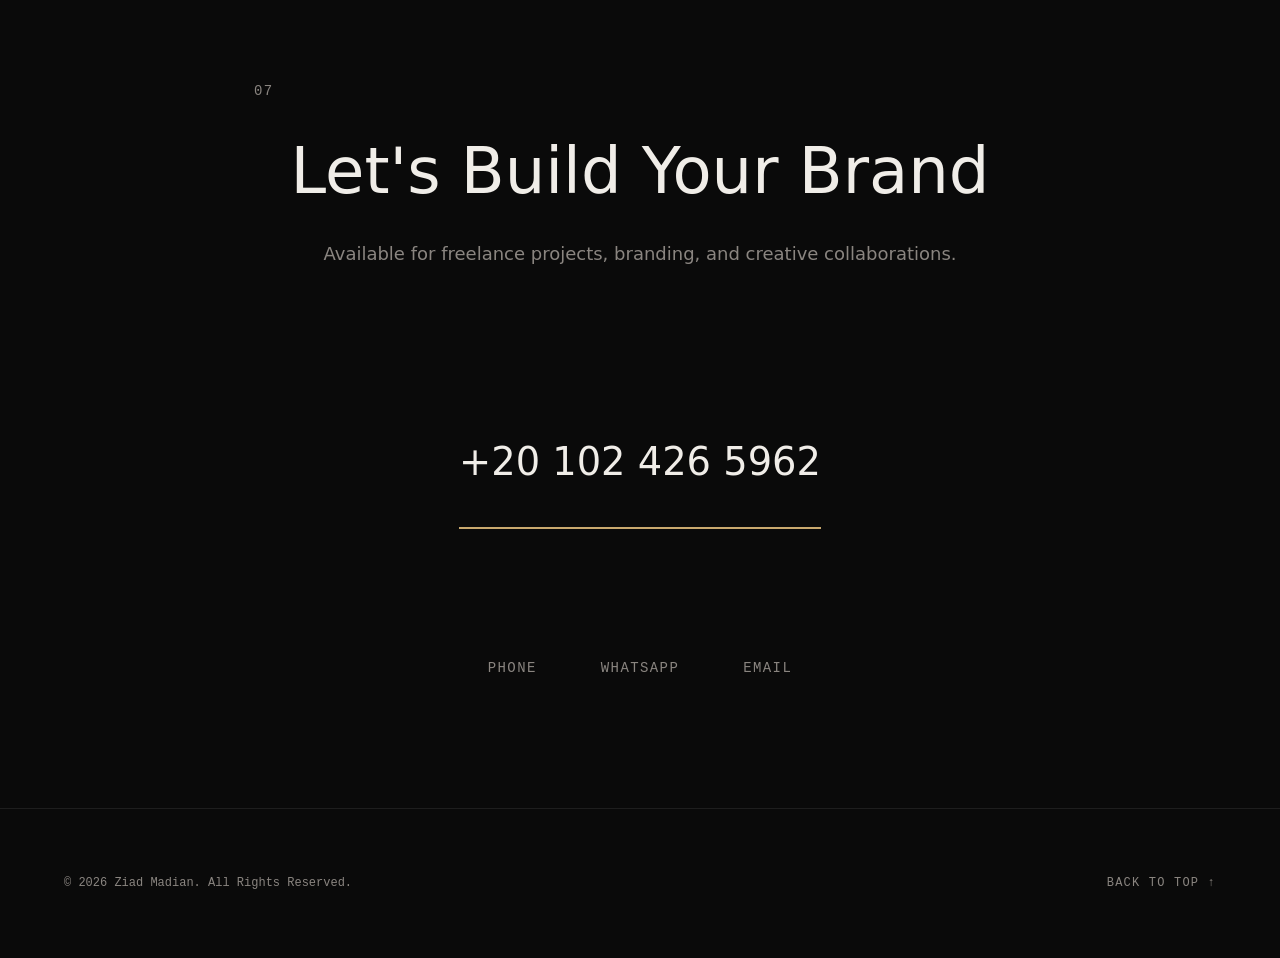
==== commit 9a9fe555: "refactor: apply final client revisions to portfolio" ====
--- a/index.html
+++ b/index.html
@@ -4,26 +4,26 @@
 <head>
     <meta charset="UTF-8">
     <meta name="viewport" content="width=device-width, initial-scale=1.0">
-    <title>Ziad Ahmed | Creative Brand Designer Portfolio</title>
+    <title>Ziad Madian | Creative Brand Designer Portfolio</title>
     <meta name="description"
-        content="Portfolio of Ziad Ahmed, a creative brand designer specializing in brand identity, logo design, advertising campaigns, packaging, typography, and visual communication.">
+        content="Portfolio of Ziad Madian, a creative brand designer specializing in brand identity, logo design, advertising campaigns, packaging, typography, and visual communication.">
     <link rel="canonical" href="https://ziad-portfolio.pages.dev/">
     <link rel="icon" type="image/webp" href="assets/images/profile/personal-photo_result.webp">
     <link rel="apple-touch-icon" href="assets/images/profile/personal-photo_result.webp">
     <meta property="og:type" content="website">
-    <meta property="og:site_name" content="Ziad Ahmed Portfolio">
-    <meta property="og:title" content="Ziad Ahmed | Creative Brand Designer Portfolio">
+    <meta property="og:site_name" content="Ziad Madian Portfolio">
+    <meta property="og:title" content="Ziad Madian | Creative Brand Designer Portfolio">
     <meta property="og:description"
-        content="Explore brand identity, logo design, advertising, packaging, typography, and visual communication work by Ziad Ahmed.">
+        content="Explore brand identity, logo design, advertising, packaging, typography, and visual communication work by Ziad Madian.">
     <meta property="og:url" content="https://ziad-portfolio.pages.dev/">
     <meta property="og:image" content="https://ziad-portfolio.pages.dev/assets/images/profile/pesonal-cove-photo_result.webp">
-    <meta property="og:image:alt" content="Ziad Ahmed creative brand design portfolio cover">
+    <meta property="og:image:alt" content="Ziad Madian creative brand design portfolio cover">
     <meta name="twitter:card" content="summary_large_image">
-    <meta name="twitter:title" content="Ziad Ahmed | Creative Brand Designer Portfolio">
+    <meta name="twitter:title" content="Ziad Madian | Creative Brand Designer Portfolio">
     <meta name="twitter:description"
         content="Creative brand design portfolio featuring identity systems, campaigns, packaging, typography, and visual communication.">
     <meta name="twitter:image" content="https://ziad-portfolio.pages.dev/assets/images/profile/pesonal-cove-photo_result.webp">
-    <meta name="twitter:image:alt" content="Ziad Ahmed creative brand design portfolio cover">
+    <meta name="twitter:image:alt" content="Ziad Madian creative brand design portfolio cover">
     <link rel="stylesheet" href="assets/css/style.css">
 </head>
 
@@ -42,7 +42,7 @@
     <!-- Navigation -->
     <nav class="navigation" id="navigation">
         <div class="navigation__logo">
-            <span>Ziad Ahmed</span>
+            <span>Ziad Madian</span>
         </div>
         <div class="navigation__menu">
             <a href="#projects" class="navigation__link" data-hover>Work</a>
@@ -72,144 +72,22 @@
             </div>
         </section>
 
-        <!-- Introduction (02) -->
-        <section class="introduction section" id="introduction" data-section="02">
-            <div class="container container--narrow">
+
+        <!-- About (02) -->
+        <section class="about section" id="about" data-section="02">
+            <div class="container">
                 <span class="section-number">02</span>
-                <h2>Creative Brand Designer</h2>
-                <p class="introduction__text">
-                    Ziad Ahmed is a Creative Brand Designer specializing in brand identity, logo design, advertising
-                    campaigns, typography, packaging, and visual communication. He works with businesses to build clear,
-                    memorable brands and delivers projects from concept to final presentation.
-                </p>
-            </div>
-        </section>
-
-        <!-- Featured Projects (03) -->
-        <section class="featured-projects section" id="projects" data-section="03">
-            <div class="container">
-                <div class="section-header">
-                    <span class="section-number">03</span>
-                    <h2 class="section-title">Selected Work</h2>
-                </div>
-
-                <div class="projects-grid" id="projectsGrid">
-                    <!-- Projects will be loaded dynamically from assets/projects -->
-                </div>
-
-            </div>
-
-        </section>
-
-        <!-- Creative Process (04) -->
-        <section class="creative-process section" id="process" data-section="04">
-            <div class="container">
-                <div class="section-header">
-                    <span class="section-number">04</span>
-                    <h2 class="section-title">Approach</h2>
-                </div>
-
-                <div class="process-timeline">
-                    <div class="timeline-item">
-                        <span class="timeline-item__number">01</span>
-                        <div class="timeline-item__content">
-                            <h3 class="timeline-item__title">Listen</h3>
-                            <p class="timeline-item__description">Deep dive into your vision,
-                                market, and aspirations.</p>
-                        </div>
-                    </div>
-                    <div class="timeline-item">
-                        <span class="timeline-item__number">02</span>
-                        <div class="timeline-item__content">
-                            <h3 class="timeline-item__title">Define</h3>
-                            <p class="timeline-item__description">Clarify positioning, audience, and
-                                strategic goals.</p>
-                        </div>
-                    </div>
-                    <div class="timeline-item">
-                        <span class="timeline-item__number">03</span>
-                        <div class="timeline-item__content">
-                            <h3 class="timeline-item__title">Create</h3>
-                            <p class="timeline-item__description">Translate strategy into compelling
-                                visual systems.</p>
-                        </div>
-                    </div>
-                    <div class="timeline-item">
-                        <span class="timeline-item__number">04</span>
-                        <div class="timeline-item__content">
-                            <h3 class="timeline-item__title">Refine</h3>
-                            <p class="timeline-item__description">Iterate with precision until every
-                                detail aligns.</p>
-                        </div>
-                    </div>
-                    <div class="timeline-item">
-                        <span class="timeline-item__number">05</span>
-                        <div class="timeline-item__content">
-                            <h3 class="timeline-item__title">Deliver</h3>
-                            <p class="timeline-item__description">Handoff complete system with
-                                implementation support.</p>
-                        </div>
-                    </div>
-                </div>
-            </div>
-        </section>
-
-        <!-- Capabilities (05) -->
-        <section class="capabilities section" id="capabilities" data-section="05">
-            <div class="container">
-                <div class="section-header">
-                    <span class="section-number">05</span>
-                    <h2 class="section-title">Capabilities</h2>
-                </div>
-
-                <div class="capabilities-grid">
-                    <div class="capability-item">
-                        <span class="capability-item__number">01</span>
-                        <h3 class="capability-item__title">Brand Identity</h3>
-                    </div>
-                    <div class="capability-item">
-                        <span class="capability-item__number">02</span>
-                        <h3 class="capability-item__title">Logo Design</h3>
-                    </div>
-                    <div class="capability-item">
-                        <span class="capability-item__number">03</span>
-                        <h3 class="capability-item__title">Advertising Campaigns</h3>
-                    </div>
-                    <div class="capability-item">
-                        <span class="capability-item__number">04</span>
-                        <h3 class="capability-item__title">Typography</h3>
-                    </div>
-                    <div class="capability-item">
-                        <span class="capability-item__number">05</span>
-                        <h3 class="capability-item__title">Packaging</h3>
-                    </div>
-                    <div class="capability-item">
-                        <span class="capability-item__number">06</span>
-                        <h3 class="capability-item__title">UI Concepts</h3>
-                    </div>
-                    <div class="capability-item">
-                        <span class="capability-item__number">07</span>
-                        <h3 class="capability-item__title">Visual Communication</h3>
-                    </div>
-                </div>
-            </div>
-        </section>
-
-        <!-- About (06) -->
-        <section class="about section" id="about" data-section="06">
-            <div class="container">
-                <span class="section-number">06</span>
 
                 <div class="about__grid">
                     <div class="about__portrait">
-                        <img src="assets/images/profile/personal-photo_result.webp" alt="Ziad Ahmed creative brand designer portrait"
+                        <img src="assets/images/profile/personal-photo_result.webp" alt="Ziad Madian creative brand designer portrait"
                             width="1122" height="1402" loading="lazy" decoding="async" class="portrait-placeholder">
                     </div>
 
                     <div class="about__content">
                         <h2 class="about__title">About</h2>
                         <p class="about__bio">
-                            I'm Ziad Ahmed, a Creative Brand Designer based in Shebin El-Kom, Egypt. I specialize in
+                            I'm Ziad Madian, a Creative Brand Designer based in Shebin El-Kom, Egypt. I specialize in
                             creating brand identities, logo systems, advertising campaigns, packaging, typography, and
                             UI concepts. I enjoy transforming ideas into meaningful visual experiences while helping
                             brands communicate with clarity, consistency, and confidence. </p>
@@ -254,6 +132,129 @@
             </div>
         </section>
 
+        <!-- Featured Projects (03) -->
+        <section class="featured-projects section" id="projects" data-section="03">
+            <div class="container">
+                <div class="section-header">
+                    <span class="section-number">03</span>
+                    <h2 class="section-title">Selected Work</h2>
+                </div>
+
+                <div class="projects-grid" id="projectsGrid">
+                    <!-- Projects will be loaded dynamically from assets/projects -->
+                </div>
+
+            </div>
+
+        </section>
+
+
+        <!-- Introduction (04) -->
+        <section class="introduction section" id="introduction" data-section="04">
+            <div class="container container--narrow">
+                <span class="section-number">04</span>
+                <h2>Creative Brand Designer</h2>
+                <p class="introduction__text">
+                    Ziad Madian is a Creative Brand Designer specializing in brand identity, logo design, advertising
+                    campaigns, typography, packaging, and visual communication. He works with businesses to build clear,
+                    memorable brands and delivers projects from concept to final presentation.
+                </p>
+            </div>
+        </section>
+
+        <!-- Creative Process (05) -->
+        <section class="creative-process section" id="process" data-section="05">
+            <div class="container">
+                <div class="section-header">
+                    <span class="section-number">05</span>
+                    <h2 class="section-title">Approach</h2>
+                </div>
+
+                <div class="process-timeline">
+                    <div class="timeline-item">
+                        <span class="timeline-item__number">01</span>
+                        <div class="timeline-item__content">
+                            <h3 class="timeline-item__title">Listen</h3>
+                            <p class="timeline-item__description">Deep dive into your vision,
+                                market, and aspirations.</p>
+                        </div>
+                    </div>
+                    <div class="timeline-item">
+                        <span class="timeline-item__number">02</span>
+                        <div class="timeline-item__content">
+                            <h3 class="timeline-item__title">Define</h3>
+                            <p class="timeline-item__description">Clarify positioning, audience, and
+                                strategic goals.</p>
+                        </div>
+                    </div>
+                    <div class="timeline-item">
+                        <span class="timeline-item__number">03</span>
+                        <div class="timeline-item__content">
+                            <h3 class="timeline-item__title">Create</h3>
+                            <p class="timeline-item__description">Translate strategy into compelling
+                                visual systems.</p>
+                        </div>
+                    </div>
+                    <div class="timeline-item">
+                        <span class="timeline-item__number">04</span>
+                        <div class="timeline-item__content">
+                            <h3 class="timeline-item__title">Refine</h3>
+                            <p class="timeline-item__description">Iterate with precision until every
+                                detail aligns.</p>
+                        </div>
+                    </div>
+                    <div class="timeline-item">
+                        <span class="timeline-item__number">05</span>
+                        <div class="timeline-item__content">
+                            <h3 class="timeline-item__title">Deliver</h3>
+                            <p class="timeline-item__description">Handoff complete system with
+                                implementation support.</p>
+                        </div>
+                    </div>
+                </div>
+            </div>
+        </section>
+
+        <!-- Capabilities (06) -->
+        <section class="capabilities section" id="capabilities" data-section="06">
+            <div class="container">
+                <div class="section-header">
+                    <span class="section-number">06</span>
+                    <h2 class="section-title">Capabilities</h2>
+                </div>
+
+                <div class="capabilities-grid">
+                    <div class="capability-item">
+                        <span class="capability-item__number">01</span>
+                        <h3 class="capability-item__title">Brand Identity</h3>
+                    </div>
+                    <div class="capability-item">
+                        <span class="capability-item__number">02</span>
+                        <h3 class="capability-item__title">Logo Design</h3>
+                    </div>
+                    <div class="capability-item">
+                        <span class="capability-item__number">03</span>
+                        <h3 class="capability-item__title">Advertising Campaigns</h3>
+                    </div>
+                    <div class="capability-item">
+                        <span class="capability-item__number">04</span>
+                        <h3 class="capability-item__title">Typography</h3>
+                    </div>
+                    <div class="capability-item">
+                        <span class="capability-item__number">05</span>
+                        <h3 class="capability-item__title">Packaging</h3>
+                    </div>
+                    <div class="capability-item">
+                        <span class="capability-item__number">06</span>
+                        <h3 class="capability-item__title">UI Concepts</h3>
+                    </div>
+                    <div class="capability-item">
+                        <span class="capability-item__number">07</span>
+                        <h3 class="capability-item__title">Visual Communication</h3>
+                    </div>
+                </div>
+            </div>
+        </section>
         <!-- Contact (07) -->
         <section class="contact section" id="contact" data-section="07">
             <div class="container container--narrow">
@@ -282,7 +283,7 @@
     <footer class="footer" id="footer" data-section="08">
         <div class="container">
             <div class="footer__content">
-                <span class="footer__copyright">© 2026 Ziad Ahmed. All Rights Reserved.</span>
+                <span class="footer__copyright">© 2026 Ziad Madian. All Rights Reserved.</span>
                 <a href="#hero" class="footer__back-to-top" data-hover>Back to Top ↑</a>
             </div>
         </div>
--- a/assets/css/style.css
+++ b/assets/css/style.css
@@ -1018,6 +1018,85 @@
     padding: 0.35rem 0.75rem;
 }
 
+.project-scroll-indicator {
+    position: absolute;
+    left: 50%;
+    bottom: var(--space-md);
+    z-index: 3;
+    display: inline-flex;
+    flex-direction: column;
+    align-items: center;
+    gap: 0.55rem;
+    color: var(--text-secondary);
+    opacity: 0.86;
+    transform: translateX(-50%);
+    transition: opacity var(--transition-fast), transform var(--transition-fast), color var(--transition-fast);
+    animation: project-scroll-float 2.4s ease-in-out infinite;
+}
+
+.project-scroll-indicator:hover {
+    color: var(--accent);
+    opacity: 1;
+}
+
+.project-scroll-indicator.is-hidden {
+    opacity: 0;
+    pointer-events: none;
+    transform: translate(-50%, 0.75rem);
+}
+
+.project-scroll-indicator__label {
+    font-family: var(--font-mono);
+    font-size: 0.7rem;
+    text-transform: uppercase;
+    letter-spacing: 0;
+}
+
+.project-scroll-indicator__mouse {
+    width: 1.35rem;
+    height: 2.2rem;
+    border: 1px solid currentColor;
+    border-radius: 999px;
+    display: flex;
+    justify-content: center;
+    padding-top: 0.45rem;
+}
+
+.project-scroll-indicator__dot {
+    width: 0.25rem;
+    height: 0.25rem;
+    border-radius: 50%;
+    background-color: currentColor;
+    animation: project-scroll-dot 1.6s ease-in-out infinite;
+}
+
+@keyframes project-scroll-float {
+    0%,
+    100% {
+        translate: 0 0;
+    }
+
+    50% {
+        translate: 0 -0.45rem;
+    }
+}
+
+@keyframes project-scroll-dot {
+    0% {
+        opacity: 0;
+        transform: translateY(0);
+    }
+
+    35% {
+        opacity: 1;
+    }
+
+    100% {
+        opacity: 0;
+        transform: translateY(0.7rem);
+    }
+}
+
 .project-heading {
     margin-bottom: var(--space-xl);
 }
@@ -1122,6 +1201,10 @@
     .project-gallery__button {
         width: 2.5rem;
         height: 2.5rem;
+    }
+
+    .project-scroll-indicator {
+        bottom: var(--space-sm);
     }
 
     .project-meta {
